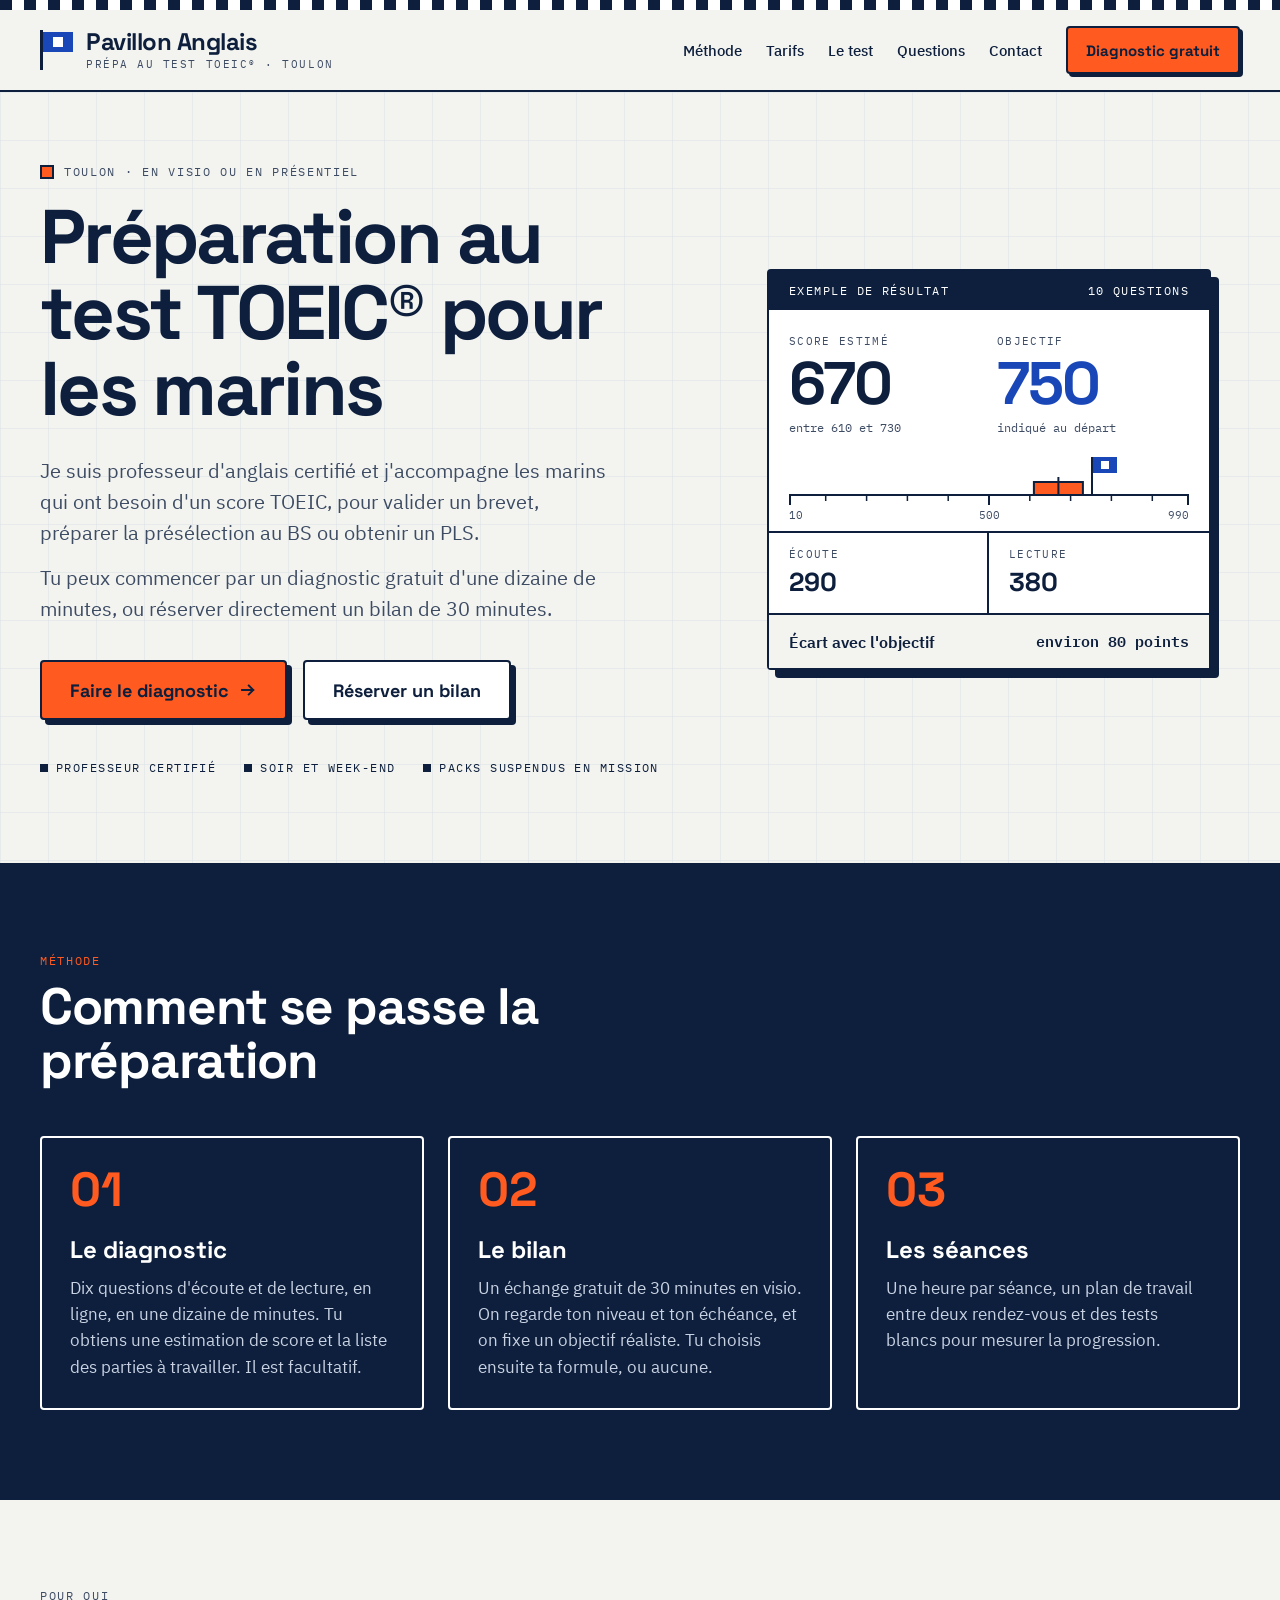
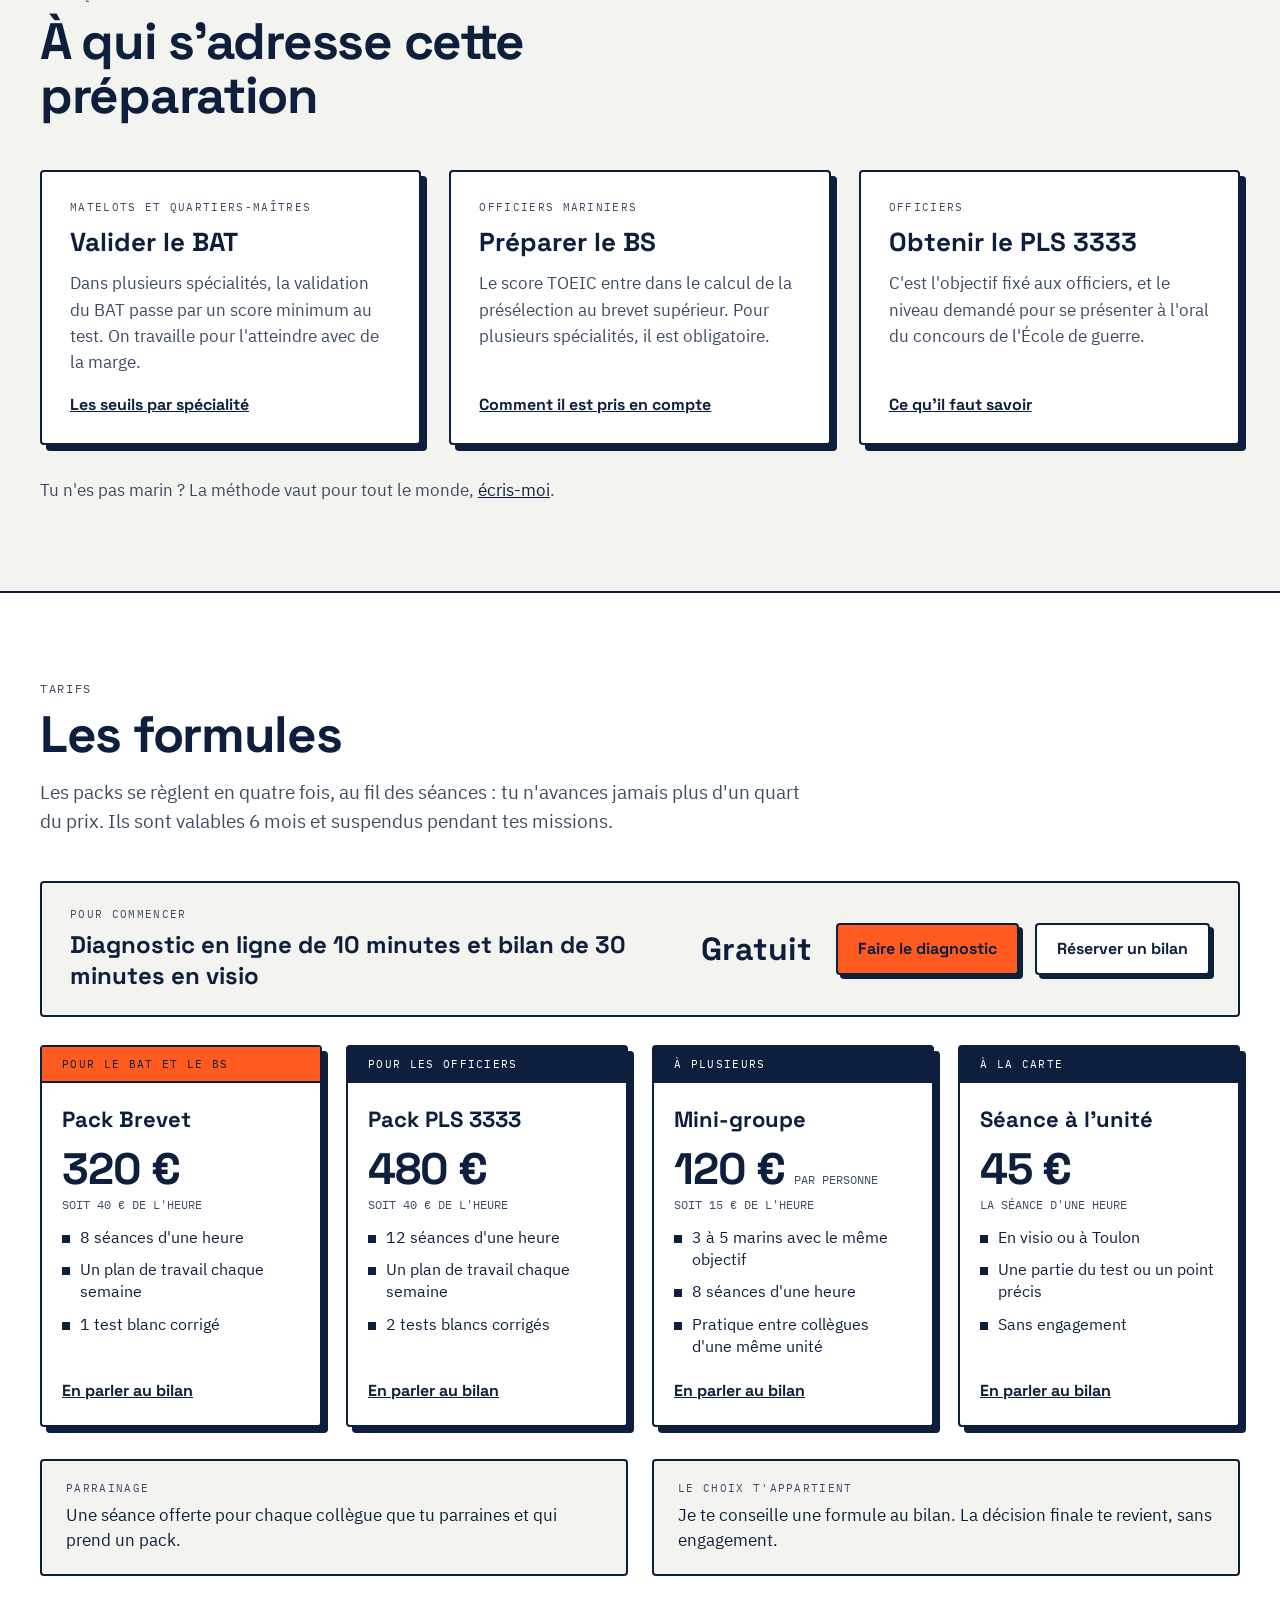
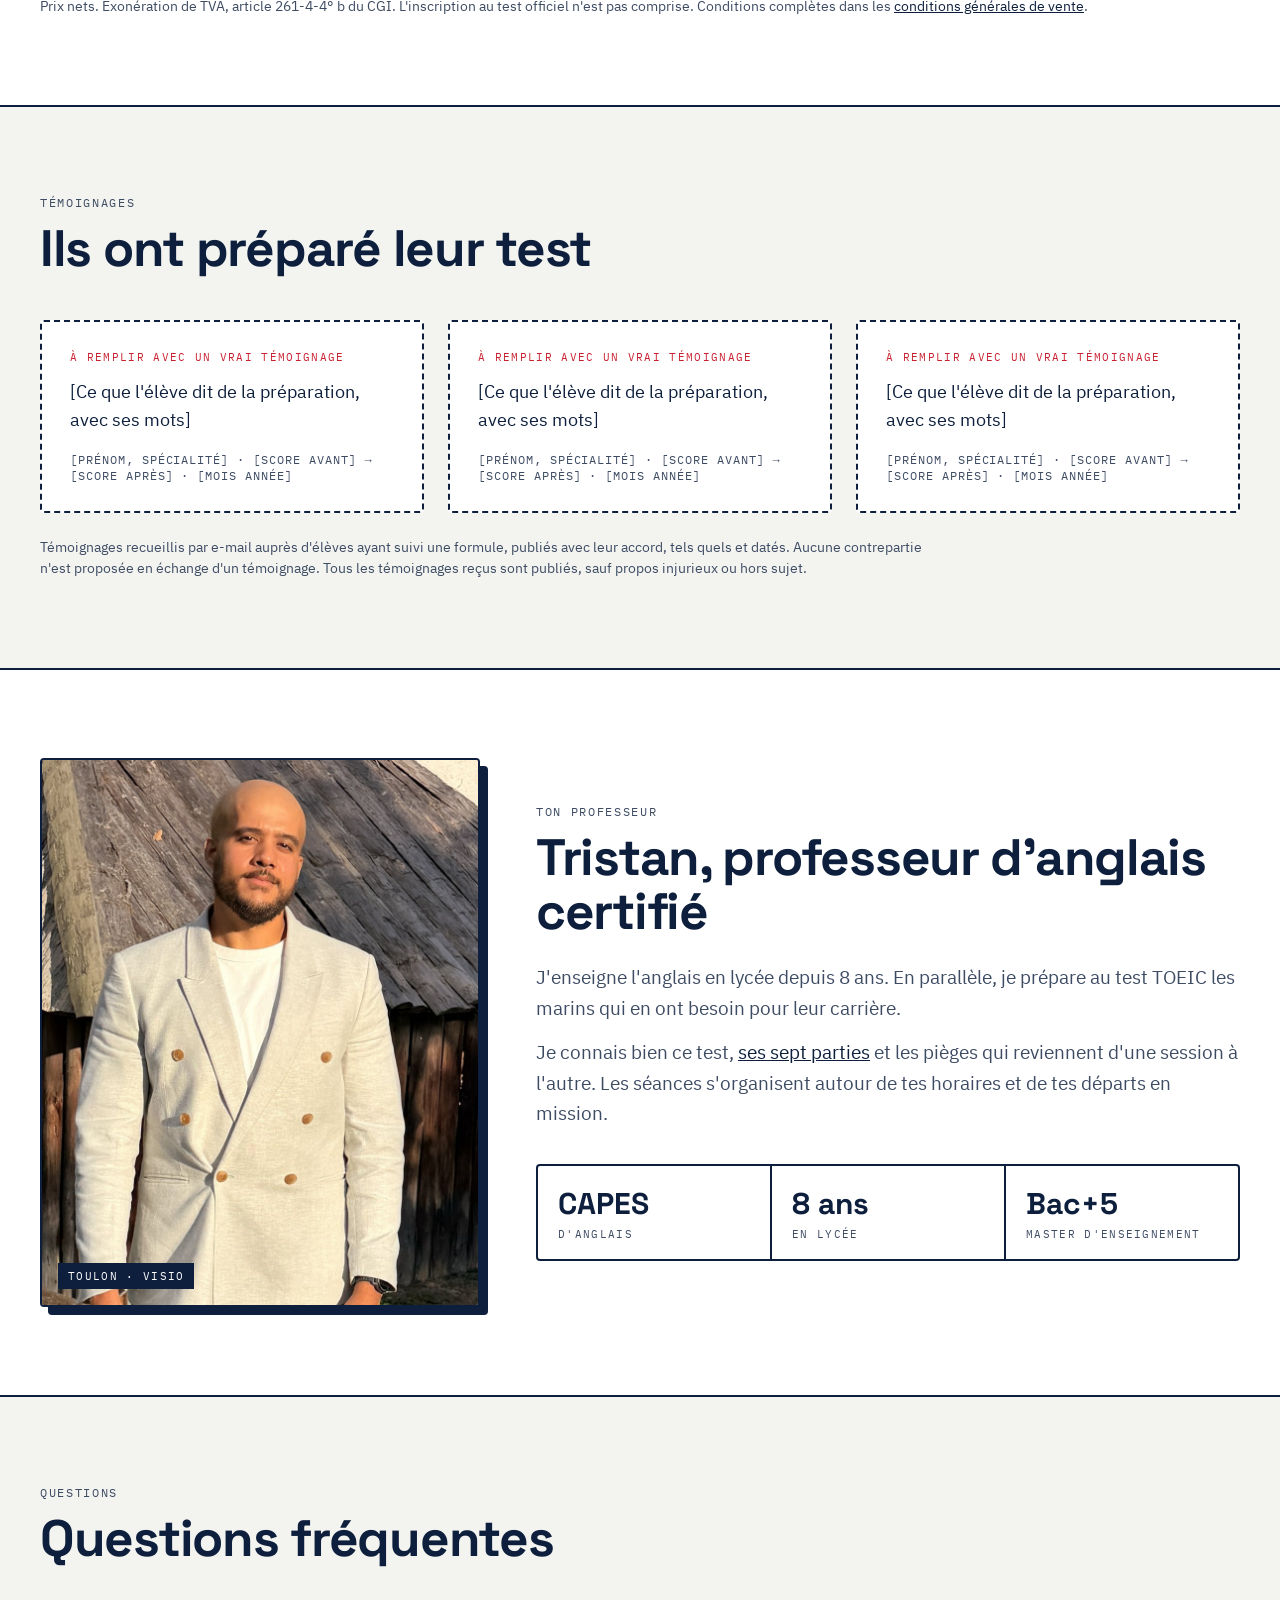
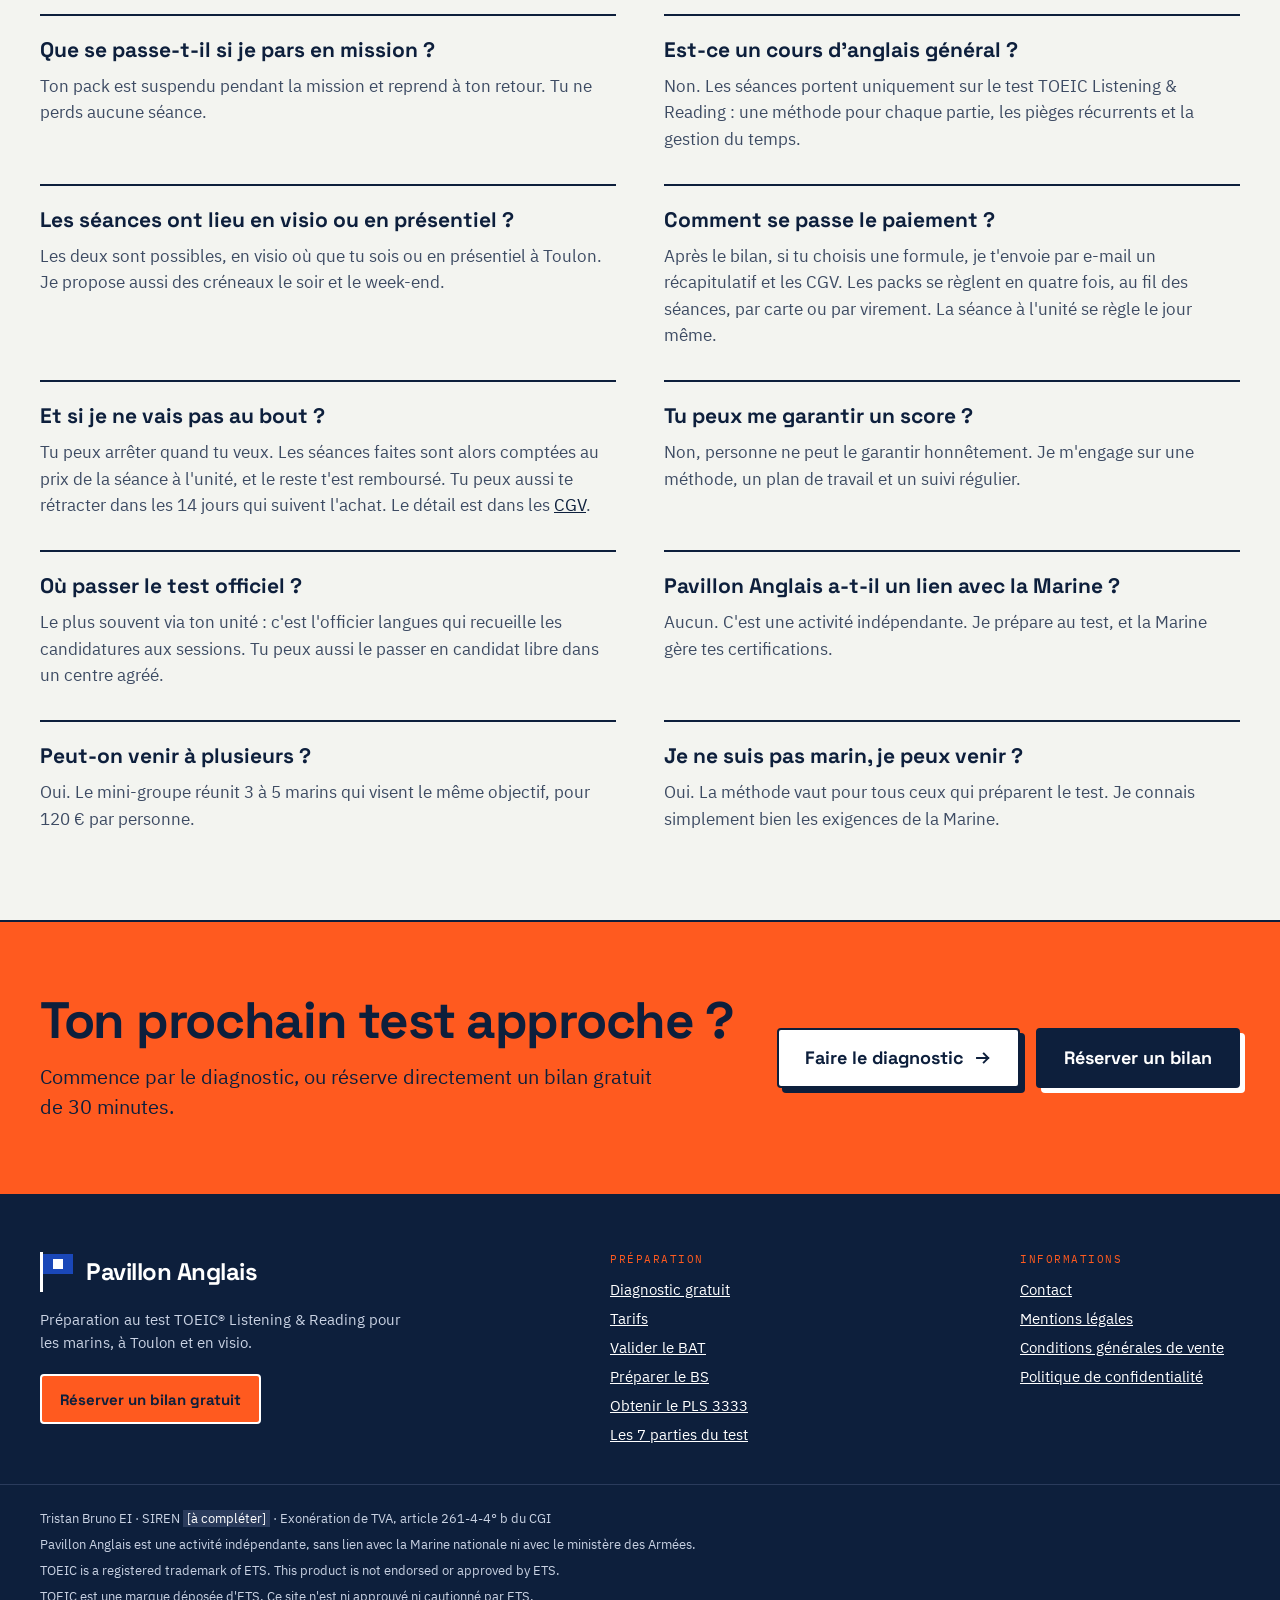
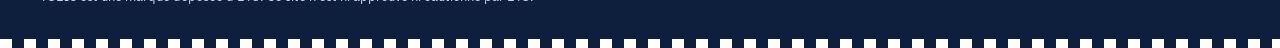
==== index.html @ 2188af03 "Add files via upload" ====
<!doctype html>
<html lang="fr">
<head>
<meta charset="utf-8">
<meta name="viewport" content="width=device-width, initial-scale=1">
<title>Pavillon Anglais, préparation au test TOEIC® pour les marins</title>
<meta name="description" content="Préparation au test TOEIC® pour les marins de Toulon : BAT, BS, PLS 3333. Diagnostic gratuit en ligne, bilan de 30 minutes, séances en visio ou en présentiel.">
<meta name="robots" content="noindex, nofollow">
<meta property="og:type" content="website">
<meta property="og:locale" content="fr_FR">
<meta property="og:site_name" content="Pavillon Anglais">
<meta property="og:title" content="Pavillon Anglais, préparation au test TOEIC® pour les marins">
<meta property="og:description" content="Préparation au test TOEIC® pour les marins de Toulon : BAT, BS, PLS 3333. Diagnostic gratuit en ligne, bilan de 30 minutes, séances en visio ou en présentiel.">
<meta name="theme-color" content="#0D1F3C">
<link rel="icon" href="assets/img/favicon.svg" type="image/svg+xml">
<link rel="apple-touch-icon" href="assets/img/apple-touch-icon.png">
<link rel="stylesheet" href="assets/css/fonts.css">
<link rel="stylesheet" href="assets/css/site.css">
<script type="application/ld+json">{"@context": "https://schema.org", "@type": "ProfessionalService", "name": "Pavillon Anglais", "description": "Préparation au test TOEIC® Listening & Reading pour les marins, en visio ou en présentiel à Toulon.", "areaServed": {"@type": "City", "name": "Toulon"}, "address": {"@type": "PostalAddress", "addressLocality": "Toulon", "addressCountry": "FR"}, "email": "tristanbrunoedu@gmail.com", "founder": {"@type": "Person", "name": "Tristan Bruno"}, "priceRange": "45 € à 480 €"}</script>
<style>
body{margin:0;background:#F3F4F0}
a{color:#0D1F3C}a:hover{color:#1A47B8}
</style>
</head>
<body>
<div style="font-family:'IBM Plex Sans',system-ui,sans-serif; color:#0D1F3C; background:#F3F4F0; min-height:100vh">

<div style="width:100%; font-family:'IBM Plex Sans',system-ui,sans-serif; color:#0D1F3C; background:#F3F4F0">
<svg width="100%" height="10" aria-hidden="true" style="display:block"><defs><pattern id="echelle-entete" width="24" height="10" patternUnits="userSpaceOnUse"><rect x="0" y="0" width="12" height="10" fill="#0D1F3C"></rect><rect x="12" y="0" width="12" height="10" fill="#FFFFFF"></rect></pattern></defs><rect x="0" y="0" width="100%" height="10" fill="url(#echelle-entete)"></rect></svg>
<header style="border-bottom:2px solid #0D1F3C; background:#F3F4F0">
<div style="max-width:1200px; margin:0 auto; padding:16px 24px; display:flex; align-items:center; justify-content:space-between; gap:16px; flex-wrap:wrap">
<a href="index.html" aria-label="Pavillon Anglais, accueil" style="display:flex; align-items:center; gap:12px; text-decoration:none; color:#0D1F3C">
<svg width="34" height="40" viewBox="0 0 34 40" aria-hidden="true"><rect x="0" y="0" width="3" height="40" fill="#0D1F3C"></rect><rect x="3" y="2" width="30" height="20" fill="#1A47B8"></rect><rect x="13" y="7" width="10" height="10" fill="#FFFFFF"></rect></svg>
<span style="display:flex; flex-direction:column; line-height:1">
<span style="font-family:'Space Grotesk',system-ui,sans-serif; font-weight:700; font-size:24px; letter-spacing:-0.02em">Pavillon Anglais</span>
<span style="font-family:'IBM Plex Mono',ui-monospace,monospace; font-size:11px; letter-spacing:0.14em; margin-top:5px; color:#3D4B63">PRÉPA AU TEST TOEIC® · TOULON</span>
</span>
</a>
<nav aria-label="Navigation principale" style="display:flex; align-items:center; gap:24px; flex-wrap:wrap">
<a href="index.html#methode" style="font-weight:500; font-size:15px; color:#0D1F3C; text-decoration:none; text-underline-offset:6px; text-decoration-thickness:2px">Méthode</a>
<a href="index.html#formules" style="font-weight:500; font-size:15px; color:#0D1F3C; text-decoration:none; text-underline-offset:6px; text-decoration-thickness:2px">Tarifs</a>
<a href="guide.html" style="font-weight:500; font-size:15px; color:#0D1F3C; text-decoration:none; text-underline-offset:6px; text-decoration-thickness:2px">Le test</a>
<a href="index.html#questions" style="font-weight:500; font-size:15px; color:#0D1F3C; text-decoration:none; text-underline-offset:6px; text-decoration-thickness:2px">Questions</a>
<a href="contact.html" style="font-weight:500; font-size:15px; color:#0D1F3C; text-decoration:none; text-underline-offset:6px; text-decoration-thickness:2px">Contact</a>
<a href="diagnostic.html" style="display:inline-flex; align-items:center; min-height:44px; padding:0 18px; background:#FF5A1F; color:#0D1F3C; border:2px solid #0D1F3C; border-radius:4px; box-shadow:3px 3px 0 #0D1F3C; font-family:'Space Grotesk',system-ui,sans-serif; font-weight:700; font-size:15px; text-decoration:none">Diagnostic gratuit</a>
</nav>
</div>
</header>
</div>

<main>

<section id="haut" aria-labelledby="titre-principal" style="position:relative; overflow:hidden; border-bottom:2px solid #0D1F3C">
<svg aria-hidden="true" width="100%" height="100%" style="position:absolute; top:0; left:0; width:100%; height:100%; display:block"><defs><pattern id="carte-hero" width="48" height="48" patternUnits="userSpaceOnUse"><path d="M48 0H0V48" fill="none" stroke="#DCE0E6" stroke-width="1"></path></pattern></defs><rect x="0" y="0" width="100%" height="100%" fill="url(#carte-hero)"></rect></svg>
<div style="position:relative; max-width:1200px; margin:0 auto; padding:72px 24px 88px; display:flex; flex-wrap:wrap; gap:56px; align-items:center">

<div style="flex:1 1 520px; min-width:0">
<p style="margin:0; display:flex; align-items:center; gap:10px; font-family:'IBM Plex Mono',ui-monospace,monospace; font-size:12px; letter-spacing:0.14em; color:#3D4B63"><span aria-hidden="true" style="display:inline-block; width:10px; height:10px; background:#FF5A1F; border:2px solid #0D1F3C"></span>TOULON · EN VISIO OU EN PRÉSENTIEL</p>
<h1 id="titre-principal" style="margin:20px 0 0; font-family:'Space Grotesk',system-ui,sans-serif; font-weight:700; font-size:clamp(44px,6vw,76px); line-height:1; letter-spacing:-0.035em">Préparation au test TOEIC® pour les marins</h1>
<p style="margin:28px 0 0; max-width:580px; font-size:20px; line-height:1.55; color:#3D4B63">Je suis professeur d'anglais certifié et j'accompagne les marins qui ont besoin d'un score TOEIC, pour valider un brevet, préparer la présélection au BS ou obtenir un PLS.</p>
<p style="margin:14px 0 0; max-width:580px; font-size:20px; line-height:1.55; color:#3D4B63">Tu peux commencer par un diagnostic gratuit d'une dizaine de minutes, ou réserver directement un bilan de 30 minutes.</p>
<div style="display:flex; flex-wrap:wrap; gap:16px; margin-top:36px">
<a href="diagnostic.html" style="display:inline-flex; align-items:center; gap:10px; min-height:56px; padding:0 28px; background:#FF5A1F; color:#0D1F3C; border:2px solid #0D1F3C; border-radius:4px; box-shadow:5px 5px 0 #0D1F3C; font-family:'Space Grotesk',system-ui,sans-serif; font-weight:700; font-size:18px; text-decoration:none">Faire le diagnostic<svg width="18" height="18" viewBox="0 0 24 24" aria-hidden="true" fill="none" stroke="currentColor" stroke-width="2.5" stroke-linecap="square"><path d="M4 12h15M13 6l6 6-6 6"></path></svg></a>
<a href="https://cal.com/tristan-bruno/bilangratuit" target="_blank" rel="noopener" style="display:inline-flex; align-items:center; min-height:56px; padding:0 28px; background:#FFFFFF; color:#0D1F3C; border:2px solid #0D1F3C; border-radius:4px; box-shadow:5px 5px 0 #0D1F3C; font-family:'Space Grotesk',system-ui,sans-serif; font-weight:700; font-size:18px; text-decoration:none">Réserver un bilan</a>
</div>
<ul style="list-style:none; padding:0; margin:40px 0 0; display:flex; flex-wrap:wrap; gap:10px 28px; font-family:'IBM Plex Mono',ui-monospace,monospace; font-size:12px; letter-spacing:0.12em">
<li style="display:flex; align-items:center; gap:8px"><span aria-hidden="true" style="display:inline-block; width:8px; height:8px; background:#0D1F3C"></span>PROFESSEUR CERTIFIÉ</li>
<li style="display:flex; align-items:center; gap:8px"><span aria-hidden="true" style="display:inline-block; width:8px; height:8px; background:#0D1F3C"></span>SOIR ET WEEK-END</li>
<li style="display:flex; align-items:center; gap:8px"><span aria-hidden="true" style="display:inline-block; width:8px; height:8px; background:#0D1F3C"></span>PACKS SUSPENDUS EN MISSION</li>
</ul>
</div>

<div style="flex:1 1 380px; min-width:0; display:flex; justify-content:center">
<div style="width:100%; max-width:440px; background:#FFFFFF; border:2px solid #0D1F3C; border-radius:4px; box-shadow:8px 8px 0 #0D1F3C">
<div style="display:flex; justify-content:space-between; align-items:center; padding:12px 20px; background:#0D1F3C; color:#FFFFFF; font-family:'IBM Plex Mono',ui-monospace,monospace; font-size:12px; letter-spacing:0.12em">
<span>EXEMPLE DE RÉSULTAT</span><span>10 QUESTIONS</span>
</div>
<div style="padding:24px 20px 4px; display:grid; grid-template-columns:repeat(2, minmax(0, 1fr)); gap:16px">
<div>
<p style="margin:0; font-family:'IBM Plex Mono',ui-monospace,monospace; font-size:11px; letter-spacing:0.12em; color:#3D4B63">SCORE ESTIMÉ</p>
<p style="margin:6px 0 0; font-family:'Space Grotesk',system-ui,sans-serif; font-weight:700; font-size:60px; line-height:1; letter-spacing:-0.03em">670</p>
<p style="margin:6px 0 0; font-family:'IBM Plex Mono',ui-monospace,monospace; font-size:12px; color:#3D4B63">entre 610 et 730</p>
</div>
<div>
<p style="margin:0; font-family:'IBM Plex Mono',ui-monospace,monospace; font-size:11px; letter-spacing:0.12em; color:#3D4B63">OBJECTIF</p>
<p style="margin:6px 0 0; font-family:'Space Grotesk',system-ui,sans-serif; font-weight:700; font-size:60px; line-height:1; letter-spacing:-0.03em; color:#1A47B8">750</p>
<p style="margin:6px 0 0; font-family:'IBM Plex Mono',ui-monospace,monospace; font-size:12px; color:#3D4B63">indiqué au départ</p>
</div>
</div>
<div style="padding:12px 20px 8px">
<svg viewBox="0 0 400 72" width="100%" role="img" aria-label="Échelle du test de 10 à 990 : score estimé entre 610 et 730, objectif à 750" style="display:block; overflow:visible">
<line x1="0" y1="44" x2="400" y2="44" stroke="#0D1F3C" stroke-width="2"></line>
<line x1="1" y1="44" x2="1" y2="54" stroke="#0D1F3C" stroke-width="2"></line>
<line x1="36.7" y1="44" x2="36.7" y2="50" stroke="#0D1F3C" stroke-width="1.5"></line>
<line x1="77.6" y1="44" x2="77.6" y2="50" stroke="#0D1F3C" stroke-width="1.5"></line>
<line x1="118.4" y1="44" x2="118.4" y2="50" stroke="#0D1F3C" stroke-width="1.5"></line>
<line x1="159.2" y1="44" x2="159.2" y2="50" stroke="#0D1F3C" stroke-width="1.5"></line>
<line x1="200" y1="44" x2="200" y2="54" stroke="#0D1F3C" stroke-width="2"></line>
<line x1="240.8" y1="44" x2="240.8" y2="50" stroke="#0D1F3C" stroke-width="1.5"></line>
<line x1="281.6" y1="44" x2="281.6" y2="50" stroke="#0D1F3C" stroke-width="1.5"></line>
<line x1="322.4" y1="44" x2="322.4" y2="50" stroke="#0D1F3C" stroke-width="1.5"></line>
<line x1="363.3" y1="44" x2="363.3" y2="50" stroke="#0D1F3C" stroke-width="1.5"></line>
<line x1="399" y1="44" x2="399" y2="54" stroke="#0D1F3C" stroke-width="2"></line>
<rect x="244.9" y="31" width="49" height="13" fill="#FF5A1F" stroke="#0D1F3C" stroke-width="2"></rect>
<line x1="269.4" y1="26" x2="269.4" y2="44" stroke="#0D1F3C" stroke-width="2"></line>
<line x1="303" y1="6" x2="303" y2="44" stroke="#0D1F3C" stroke-width="2"></line>
<rect x="304" y="6" width="24" height="16" fill="#1A47B8"></rect>
<rect x="312" y="10" width="8" height="8" fill="#FFFFFF"></rect>
<text x="0" y="68" font-family="IBM Plex Mono, monospace" font-size="11" fill="#3D4B63">10</text>
<text x="200" y="68" text-anchor="middle" font-family="IBM Plex Mono, monospace" font-size="11" fill="#3D4B63">500</text>
<text x="400" y="68" text-anchor="end" font-family="IBM Plex Mono, monospace" font-size="11" fill="#3D4B63">990</text>
</svg>
</div>
<div style="display:grid; grid-template-columns:repeat(2, minmax(0, 1fr)); border-top:2px solid #0D1F3C">
<div style="padding:14px 20px; border-right:2px solid #0D1F3C">
<p style="margin:0; font-family:'IBM Plex Mono',ui-monospace,monospace; font-size:11px; letter-spacing:0.12em; color:#3D4B63">ÉCOUTE</p>
<p style="margin:4px 0 0; font-family:'Space Grotesk',system-ui,sans-serif; font-weight:700; font-size:26px">290</p>
</div>
<div style="padding:14px 20px">
<p style="margin:0; font-family:'IBM Plex Mono',ui-monospace,monospace; font-size:11px; letter-spacing:0.12em; color:#3D4B63">LECTURE</p>
<p style="margin:4px 0 0; font-family:'Space Grotesk',system-ui,sans-serif; font-weight:700; font-size:26px">380</p>
</div>
</div>
<div style="display:flex; justify-content:space-between; align-items:center; gap:12px; padding:14px 20px; border-top:2px solid #0D1F3C; background:#F3F4F0">
<span style="font-weight:600">Écart avec l'objectif</span>
<span style="font-family:'IBM Plex Mono',ui-monospace,monospace; font-weight:600; font-size:15px">environ 80 points</span>
</div>
</div>
</div>

</div>
</section>

<section id="methode" aria-labelledby="titre-methode" style="background:#0D1F3C; color:#FFFFFF; border-bottom:2px solid #0D1F3C">
<div style="max-width:1200px; margin:0 auto; padding:88px 24px">
<p style="margin:0; font-family:'IBM Plex Mono',ui-monospace,monospace; font-size:12px; letter-spacing:0.14em; color:#FF5A1F">MÉTHODE</p>
<h2 id="titre-methode" style="margin:12px 0 0; max-width:760px; font-family:'Space Grotesk',system-ui,sans-serif; font-weight:700; font-size:clamp(32px,4vw,52px); line-height:1.05; letter-spacing:-0.025em">Comment se passe la préparation</h2>
<div style="display:flex; flex-wrap:wrap; gap:24px; margin-top:48px">
<div style="flex:1 1 260px; min-width:0; border:2px solid #FFFFFF; border-radius:4px; padding:28px">
<p aria-hidden="true" style="margin:0; font-family:'Space Grotesk',system-ui,sans-serif; font-weight:700; font-size:48px; line-height:1; color:#FF5A1F">01</p>
<h3 style="margin:20px 0 0; font-family:'Space Grotesk',system-ui,sans-serif; font-weight:700; font-size:24px">Le diagnostic</h3>
<p style="margin:10px 0 0; font-size:17px; line-height:1.55; color:#C9D2E3">Dix questions d'écoute et de lecture, en ligne, en une dizaine de minutes. Tu obtiens une estimation de score et la liste des parties à travailler. Il est facultatif.</p>
</div>
<div style="flex:1 1 260px; min-width:0; border:2px solid #FFFFFF; border-radius:4px; padding:28px">
<p aria-hidden="true" style="margin:0; font-family:'Space Grotesk',system-ui,sans-serif; font-weight:700; font-size:48px; line-height:1; color:#FF5A1F">02</p>
<h3 style="margin:20px 0 0; font-family:'Space Grotesk',system-ui,sans-serif; font-weight:700; font-size:24px">Le bilan</h3>
<p style="margin:10px 0 0; font-size:17px; line-height:1.55; color:#C9D2E3">Un échange gratuit de 30 minutes en visio. On regarde ton niveau et ton échéance, et on fixe un objectif réaliste. Tu choisis ensuite ta formule, ou aucune.</p>
</div>
<div style="flex:1 1 260px; min-width:0; border:2px solid #FFFFFF; border-radius:4px; padding:28px">
<p aria-hidden="true" style="margin:0; font-family:'Space Grotesk',system-ui,sans-serif; font-weight:700; font-size:48px; line-height:1; color:#FF5A1F">03</p>
<h3 style="margin:20px 0 0; font-family:'Space Grotesk',system-ui,sans-serif; font-weight:700; font-size:24px">Les séances</h3>
<p style="margin:10px 0 0; font-size:17px; line-height:1.55; color:#C9D2E3">Une heure par séance, un plan de travail entre deux rendez-vous et des tests blancs pour mesurer la progression.</p>
</div>
</div>
</div>
</section>

<section aria-labelledby="titre-public" style="border-bottom:2px solid #0D1F3C">
<div style="max-width:1200px; margin:0 auto; padding:88px 24px">
<p style="margin:0; font-family:'IBM Plex Mono',ui-monospace,monospace; font-size:12px; letter-spacing:0.14em; color:#3D4B63">POUR QUI</p>
<h2 id="titre-public" style="margin:12px 0 0; max-width:760px; font-family:'Space Grotesk',system-ui,sans-serif; font-weight:700; font-size:clamp(32px,4vw,52px); line-height:1.05; letter-spacing:-0.025em">À qui s'adresse cette préparation</h2>
<div style="display:flex; flex-wrap:wrap; gap:28px; margin-top:48px">
<div style="flex:1 1 300px; min-width:0; display:flex; flex-direction:column; background:#FFFFFF; border:2px solid #0D1F3C; border-radius:4px; box-shadow:6px 6px 0 #0D1F3C; padding:28px">
<p style="margin:0; font-family:'IBM Plex Mono',ui-monospace,monospace; font-size:11px; letter-spacing:0.12em; color:#3D4B63">MATELOTS ET QUARTIERS-MAÎTRES</p>
<h3 style="margin:14px 0 0; font-family:'Space Grotesk',system-ui,sans-serif; font-weight:700; font-size:26px; line-height:1.15">Valider le BAT</h3>
<p style="margin:12px 0 0; font-size:17px; line-height:1.55; color:#3D4B63">Dans plusieurs spécialités, la validation du BAT passe par un score minimum au test. On travaille pour l'atteindre avec de la marge.</p>
<a href="bat.html" style="margin-top:auto; padding-top:18px; font-family:'Space Grotesk',system-ui,sans-serif; font-weight:700; font-size:16px">Les seuils par spécialité</a>
</div>
<div style="flex:1 1 300px; min-width:0; display:flex; flex-direction:column; background:#FFFFFF; border:2px solid #0D1F3C; border-radius:4px; box-shadow:6px 6px 0 #0D1F3C; padding:28px">
<p style="margin:0; font-family:'IBM Plex Mono',ui-monospace,monospace; font-size:11px; letter-spacing:0.12em; color:#3D4B63">OFFICIERS MARINIERS</p>
<h3 style="margin:14px 0 0; font-family:'Space Grotesk',system-ui,sans-serif; font-weight:700; font-size:26px; line-height:1.15">Préparer le BS</h3>
<p style="margin:12px 0 0; font-size:17px; line-height:1.55; color:#3D4B63">Le score TOEIC entre dans le calcul de la présélection au brevet supérieur. Pour plusieurs spécialités, il est obligatoire.</p>
<a href="bs.html" style="margin-top:auto; padding-top:18px; font-family:'Space Grotesk',system-ui,sans-serif; font-weight:700; font-size:16px">Comment il est pris en compte</a>
</div>
<div style="flex:1 1 300px; min-width:0; display:flex; flex-direction:column; background:#FFFFFF; border:2px solid #0D1F3C; border-radius:4px; box-shadow:6px 6px 0 #0D1F3C; padding:28px">
<p style="margin:0; font-family:'IBM Plex Mono',ui-monospace,monospace; font-size:11px; letter-spacing:0.12em; color:#3D4B63">OFFICIERS</p>
<h3 style="margin:14px 0 0; font-family:'Space Grotesk',system-ui,sans-serif; font-weight:700; font-size:26px; line-height:1.15">Obtenir le PLS 3333</h3>
<p style="margin:12px 0 0; font-size:17px; line-height:1.55; color:#3D4B63">C'est l'objectif fixé aux officiers, et le niveau demandé pour se présenter à l'oral du concours de l'École de guerre.</p>
<a href="pls.html" style="margin-top:auto; padding-top:18px; font-family:'Space Grotesk',system-ui,sans-serif; font-weight:700; font-size:16px">Ce qu'il faut savoir</a>
</div>
</div>
<p style="margin:32px 0 0; font-size:17px; line-height:1.55; color:#3D4B63">Tu n'es pas marin ? La méthode vaut pour tout le monde, <a href="contact.html">écris-moi</a>.</p>
</div>
</section>

<section id="formules" aria-labelledby="titre-formules" style="border-bottom:2px solid #0D1F3C; background:#FFFFFF">
<div style="max-width:1200px; margin:0 auto; padding:88px 24px">
<p style="margin:0; font-family:'IBM Plex Mono',ui-monospace,monospace; font-size:12px; letter-spacing:0.14em; color:#3D4B63">TARIFS</p>
<h2 id="titre-formules" style="margin:12px 0 0; max-width:760px; font-family:'Space Grotesk',system-ui,sans-serif; font-weight:700; font-size:clamp(32px,4vw,52px); line-height:1.05; letter-spacing:-0.025em">Les formules</h2>
<p style="margin:16px 0 0; max-width:760px; font-size:19px; line-height:1.55; color:#3D4B63">Les packs se règlent en quatre fois, au fil des séances : tu n'avances jamais plus d'un quart du prix. Ils sont valables 6 mois et suspendus pendant tes missions.</p>

<div style="margin-top:44px; display:flex; flex-wrap:wrap; align-items:center; justify-content:space-between; gap:20px; padding:24px 28px; background:#F3F4F0; border:2px solid #0D1F3C; border-radius:4px">
<div style="min-width:0; flex:1 1 420px">
<p style="margin:0; font-family:'IBM Plex Mono',ui-monospace,monospace; font-size:11px; letter-spacing:0.12em; color:#3D4B63">POUR COMMENCER</p>
<p style="margin:8px 0 0; font-family:'Space Grotesk',system-ui,sans-serif; font-weight:700; font-size:24px">Diagnostic en ligne de 10 minutes et bilan de 30 minutes en visio</p>
</div>
<div style="display:flex; align-items:center; gap:16px; flex-wrap:wrap">
<span style="font-family:'Space Grotesk',system-ui,sans-serif; font-weight:700; font-size:32px; margin-right:8px">Gratuit</span>
<a href="diagnostic.html" style="display:inline-flex; align-items:center; min-height:48px; padding:0 20px; background:#FF5A1F; color:#0D1F3C; border:2px solid #0D1F3C; border-radius:4px; box-shadow:4px 4px 0 #0D1F3C; font-family:'Space Grotesk',system-ui,sans-serif; font-weight:700; font-size:16px; text-decoration:none">Faire le diagnostic</a>
<a href="https://cal.com/tristan-bruno/bilangratuit" target="_blank" rel="noopener" style="display:inline-flex; align-items:center; min-height:48px; padding:0 20px; background:#FFFFFF; color:#0D1F3C; border:2px solid #0D1F3C; border-radius:4px; box-shadow:4px 4px 0 #0D1F3C; font-family:'Space Grotesk',system-ui,sans-serif; font-weight:700; font-size:16px; text-decoration:none">Réserver un bilan</a>
</div>
</div>

<div style="display:flex; flex-wrap:wrap; gap:24px; margin-top:28px">

<div style="flex:1 1 240px; min-width:0; display:flex; flex-direction:column; background:#FFFFFF; border:2px solid #0D1F3C; border-radius:4px; box-shadow:6px 6px 0 #0D1F3C">
<p style="margin:0; padding:10px 20px; background:#FF5A1F; border-bottom:2px solid #0D1F3C; font-family:'IBM Plex Mono',ui-monospace,monospace; font-size:11px; letter-spacing:0.12em">POUR LE BAT ET LE BS</p>
<div style="padding:22px 20px 24px; display:flex; flex-direction:column; gap:14px; flex:1">
<h3 style="margin:0; font-family:'Space Grotesk',system-ui,sans-serif; font-weight:700; font-size:22px">Pack Brevet</h3>
<div>
<p style="margin:0; font-family:'Space Grotesk',system-ui,sans-serif; font-weight:700; font-size:44px; line-height:1; letter-spacing:-0.02em">320 €</p>
<p style="margin:6px 0 0; font-family:'IBM Plex Mono',ui-monospace,monospace; font-size:12px; color:#3D4B63">SOIT 40 € DE L'HEURE</p>
</div>
<ul style="list-style:none; margin:0; padding:0; display:flex; flex-direction:column; gap:10px; font-size:16px; line-height:1.4">
<li style="display:flex; gap:10px; align-items:baseline"><span aria-hidden="true" style="flex:none; width:8px; height:8px; background:#0D1F3C"></span>8 séances d'une heure</li>
<li style="display:flex; gap:10px; align-items:baseline"><span aria-hidden="true" style="flex:none; width:8px; height:8px; background:#0D1F3C"></span>Un plan de travail chaque semaine</li>
<li style="display:flex; gap:10px; align-items:baseline"><span aria-hidden="true" style="flex:none; width:8px; height:8px; background:#0D1F3C"></span>1 test blanc corrigé</li>
</ul>
<a href="https://cal.com/tristan-bruno/bilangratuit" target="_blank" rel="noopener" style="margin-top:auto; padding-top:8px; font-family:'Space Grotesk',system-ui,sans-serif; font-weight:700; font-size:16px">En parler au bilan</a>
</div>
</div>

<div style="flex:1 1 240px; min-width:0; display:flex; flex-direction:column; background:#FFFFFF; border:2px solid #0D1F3C; border-radius:4px; box-shadow:6px 6px 0 #0D1F3C">
<p style="margin:0; padding:10px 20px; background:#0D1F3C; color:#FFFFFF; border-bottom:2px solid #0D1F3C; font-family:'IBM Plex Mono',ui-monospace,monospace; font-size:11px; letter-spacing:0.12em">POUR LES OFFICIERS</p>
<div style="padding:22px 20px 24px; display:flex; flex-direction:column; gap:14px; flex:1">
<h3 style="margin:0; font-family:'Space Grotesk',system-ui,sans-serif; font-weight:700; font-size:22px">Pack PLS 3333</h3>
<div>
<p style="margin:0; font-family:'Space Grotesk',system-ui,sans-serif; font-weight:700; font-size:44px; line-height:1; letter-spacing:-0.02em">480 €</p>
<p style="margin:6px 0 0; font-family:'IBM Plex Mono',ui-monospace,monospace; font-size:12px; color:#3D4B63">SOIT 40 € DE L'HEURE</p>
</div>
<ul style="list-style:none; margin:0; padding:0; display:flex; flex-direction:column; gap:10px; font-size:16px; line-height:1.4">
<li style="display:flex; gap:10px; align-items:baseline"><span aria-hidden="true" style="flex:none; width:8px; height:8px; background:#0D1F3C"></span>12 séances d'une heure</li>
<li style="display:flex; gap:10px; align-items:baseline"><span aria-hidden="true" style="flex:none; width:8px; height:8px; background:#0D1F3C"></span>Un plan de travail chaque semaine</li>
<li style="display:flex; gap:10px; align-items:baseline"><span aria-hidden="true" style="flex:none; width:8px; height:8px; background:#0D1F3C"></span>2 tests blancs corrigés</li>
</ul>
<a href="https://cal.com/tristan-bruno/bilangratuit" target="_blank" rel="noopener" style="margin-top:auto; padding-top:8px; font-family:'Space Grotesk',system-ui,sans-serif; font-weight:700; font-size:16px">En parler au bilan</a>
</div>
</div>

<div style="flex:1 1 240px; min-width:0; display:flex; flex-direction:column; background:#FFFFFF; border:2px solid #0D1F3C; border-radius:4px; box-shadow:6px 6px 0 #0D1F3C">
<p style="margin:0; padding:10px 20px; background:#0D1F3C; color:#FFFFFF; border-bottom:2px solid #0D1F3C; font-family:'IBM Plex Mono',ui-monospace,monospace; font-size:11px; letter-spacing:0.12em">À PLUSIEURS</p>
<div style="padding:22px 20px 24px; display:flex; flex-direction:column; gap:14px; flex:1">
<h3 style="margin:0; font-family:'Space Grotesk',system-ui,sans-serif; font-weight:700; font-size:22px">Mini-groupe</h3>
<div>
<p style="margin:0; display:flex; align-items:baseline; gap:8px; flex-wrap:wrap"><span style="font-family:'Space Grotesk',system-ui,sans-serif; font-weight:700; font-size:44px; line-height:1; letter-spacing:-0.02em">120 €</span><span style="font-family:'IBM Plex Mono',ui-monospace,monospace; font-size:12px; color:#3D4B63">PAR PERSONNE</span></p>
<p style="margin:6px 0 0; font-family:'IBM Plex Mono',ui-monospace,monospace; font-size:12px; color:#3D4B63">SOIT 15 € DE L'HEURE</p>
</div>
<ul style="list-style:none; margin:0; padding:0; display:flex; flex-direction:column; gap:10px; font-size:16px; line-height:1.4">
<li style="display:flex; gap:10px; align-items:baseline"><span aria-hidden="true" style="flex:none; width:8px; height:8px; background:#0D1F3C"></span>3 à 5 marins avec le même objectif</li>
<li style="display:flex; gap:10px; align-items:baseline"><span aria-hidden="true" style="flex:none; width:8px; height:8px; background:#0D1F3C"></span>8 séances d'une heure</li>
<li style="display:flex; gap:10px; align-items:baseline"><span aria-hidden="true" style="flex:none; width:8px; height:8px; background:#0D1F3C"></span>Pratique entre collègues d'une même unité</li>
</ul>
<a href="https://cal.com/tristan-bruno/bilangratuit" target="_blank" rel="noopener" style="margin-top:auto; padding-top:8px; font-family:'Space Grotesk',system-ui,sans-serif; font-weight:700; font-size:16px">En parler au bilan</a>
</div>
</div>

<div style="flex:1 1 240px; min-width:0; display:flex; flex-direction:column; background:#FFFFFF; border:2px solid #0D1F3C; border-radius:4px; box-shadow:6px 6px 0 #0D1F3C">
<p style="margin:0; padding:10px 20px; background:#0D1F3C; color:#FFFFFF; border-bottom:2px solid #0D1F3C; font-family:'IBM Plex Mono',ui-monospace,monospace; font-size:11px; letter-spacing:0.12em">À LA CARTE</p>
<div style="padding:22px 20px 24px; display:flex; flex-direction:column; gap:14px; flex:1">
<h3 style="margin:0; font-family:'Space Grotesk',system-ui,sans-serif; font-weight:700; font-size:22px">Séance à l'unité</h3>
<div>
<p style="margin:0; font-family:'Space Grotesk',system-ui,sans-serif; font-weight:700; font-size:44px; line-height:1; letter-spacing:-0.02em">45 €</p>
<p style="margin:6px 0 0; font-family:'IBM Plex Mono',ui-monospace,monospace; font-size:12px; color:#3D4B63">LA SÉANCE D'UNE HEURE</p>
</div>
<ul style="list-style:none; margin:0; padding:0; display:flex; flex-direction:column; gap:10px; font-size:16px; line-height:1.4">
<li style="display:flex; gap:10px; align-items:baseline"><span aria-hidden="true" style="flex:none; width:8px; height:8px; background:#0D1F3C"></span>En visio ou à Toulon</li>
<li style="display:flex; gap:10px; align-items:baseline"><span aria-hidden="true" style="flex:none; width:8px; height:8px; background:#0D1F3C"></span>Une partie du test ou un point précis</li>
<li style="display:flex; gap:10px; align-items:baseline"><span aria-hidden="true" style="flex:none; width:8px; height:8px; background:#0D1F3C"></span>Sans engagement</li>
</ul>
<a href="https://cal.com/tristan-bruno/bilangratuit" target="_blank" rel="noopener" style="margin-top:auto; padding-top:8px; font-family:'Space Grotesk',system-ui,sans-serif; font-weight:700; font-size:16px">En parler au bilan</a>
</div>
</div>

</div>

<div style="display:flex; flex-wrap:wrap; gap:24px; margin-top:32px">
<div style="flex:1 1 460px; min-width:0; padding:20px 24px; background:#F3F4F0; border:2px solid #0D1F3C; border-radius:4px">
<p style="margin:0; font-family:'IBM Plex Mono',ui-monospace,monospace; font-size:11px; letter-spacing:0.12em; color:#3D4B63">PARRAINAGE</p>
<p style="margin:8px 0 0; font-size:17px; line-height:1.5">Une séance offerte pour chaque collègue que tu parraines et qui prend un pack.</p>
</div>
<div style="flex:1 1 460px; min-width:0; padding:20px 24px; background:#F3F4F0; border:2px solid #0D1F3C; border-radius:4px">
<p style="margin:0; font-family:'IBM Plex Mono',ui-monospace,monospace; font-size:11px; letter-spacing:0.12em; color:#3D4B63">LE CHOIX T'APPARTIENT</p>
<p style="margin:8px 0 0; font-size:17px; line-height:1.5">Je te conseille une formule au bilan. La décision finale te revient, sans engagement.</p>
</div>
</div>
<p style="margin:20px 0 0; font-size:14px; line-height:1.55; color:#3D4B63">Prix nets. Exonération de TVA, article 261-4-4° b du CGI. L'inscription au test officiel n'est pas comprise. Conditions complètes dans les <a href="cgv.html">conditions générales de vente</a>.</p>
</div>
</section>

<section aria-labelledby="titre-avis" style="border-bottom:2px solid #0D1F3C">
<div style="max-width:1200px; margin:0 auto; padding:88px 24px">
<p style="margin:0; font-family:'IBM Plex Mono',ui-monospace,monospace; font-size:12px; letter-spacing:0.14em; color:#3D4B63">TÉMOIGNAGES</p>
<h2 id="titre-avis" style="margin:12px 0 0; max-width:760px; font-family:'Space Grotesk',system-ui,sans-serif; font-weight:700; font-size:clamp(32px,4vw,52px); line-height:1.05; letter-spacing:-0.025em">Ils ont préparé leur test</h2>
<div style="display:flex; flex-wrap:wrap; gap:24px; margin-top:44px">
<figure style="flex:1 1 300px; min-width:0; margin:0; padding:28px; background:#FFFFFF; border:2px dashed #0D1F3C; border-radius:4px">
<p style="margin:0; font-family:'IBM Plex Mono',ui-monospace,monospace; font-size:11px; letter-spacing:0.12em; color:#C8202F">À REMPLIR AVEC UN VRAI TÉMOIGNAGE</p>
<blockquote style="margin:14px 0 0; font-size:18px; line-height:1.55">[Ce que l'élève dit de la préparation, avec ses mots]</blockquote>
<figcaption style="margin-top:18px; font-family:'IBM Plex Mono',ui-monospace,monospace; font-size:12px; letter-spacing:0.08em; color:#3D4B63">[PRÉNOM, SPÉCIALITÉ] · [SCORE AVANT] → [SCORE APRÈS] · [MOIS ANNÉE]</figcaption>
</figure>
<figure style="flex:1 1 300px; min-width:0; margin:0; padding:28px; background:#FFFFFF; border:2px dashed #0D1F3C; border-radius:4px">
<p style="margin:0; font-family:'IBM Plex Mono',ui-monospace,monospace; font-size:11px; letter-spacing:0.12em; color:#C8202F">À REMPLIR AVEC UN VRAI TÉMOIGNAGE</p>
<blockquote style="margin:14px 0 0; font-size:18px; line-height:1.55">[Ce que l'élève dit de la préparation, avec ses mots]</blockquote>
<figcaption style="margin-top:18px; font-family:'IBM Plex Mono',ui-monospace,monospace; font-size:12px; letter-spacing:0.08em; color:#3D4B63">[PRÉNOM, SPÉCIALITÉ] · [SCORE AVANT] → [SCORE APRÈS] · [MOIS ANNÉE]</figcaption>
</figure>
<figure style="flex:1 1 300px; min-width:0; margin:0; padding:28px; background:#FFFFFF; border:2px dashed #0D1F3C; border-radius:4px">
<p style="margin:0; font-family:'IBM Plex Mono',ui-monospace,monospace; font-size:11px; letter-spacing:0.12em; color:#C8202F">À REMPLIR AVEC UN VRAI TÉMOIGNAGE</p>
<blockquote style="margin:14px 0 0; font-size:18px; line-height:1.55">[Ce que l'élève dit de la préparation, avec ses mots]</blockquote>
<figcaption style="margin-top:18px; font-family:'IBM Plex Mono',ui-monospace,monospace; font-size:12px; letter-spacing:0.08em; color:#3D4B63">[PRÉNOM, SPÉCIALITÉ] · [SCORE AVANT] → [SCORE APRÈS] · [MOIS ANNÉE]</figcaption>
</figure>
</div>
<p style="margin:24px 0 0; max-width:900px; font-size:14px; line-height:1.55; color:#3D4B63">Témoignages recueillis par e-mail auprès d'élèves ayant suivi une formule, publiés avec leur accord, tels quels et datés. Aucune contrepartie n'est proposée en échange d'un témoignage. Tous les témoignages reçus sont publiés, sauf propos injurieux ou hors sujet.</p>
</div>
</section>

<section aria-labelledby="titre-prof" style="border-bottom:2px solid #0D1F3C; background:#FFFFFF">
<div style="max-width:1200px; margin:0 auto; padding:88px 24px; display:flex; flex-wrap:wrap; gap:56px; align-items:center">
<div style="flex:1 1 340px; min-width:0; max-width:440px">
<div style="position:relative; aspect-ratio:4 / 5; background:#FFFFFF; border:2px solid #0D1F3C; border-radius:4px; box-shadow:8px 8px 0 #0D1F3C; overflow:hidden">
<img src="assets/img/tristan.jpg" alt="Portrait de Tristan, professeur d'anglais" style="display:block; width:100%; height:100%; object-fit:cover; object-position:center top">
<span style="position:absolute; left:16px; bottom:16px; padding:6px 10px; background:#0D1F3C; color:#FFFFFF; font-family:'IBM Plex Mono',ui-monospace,monospace; font-size:11px; letter-spacing:0.12em">TOULON · VISIO</span>
</div>
</div>
<div style="flex:1 1 480px; min-width:0">
<p style="margin:0; font-family:'IBM Plex Mono',ui-monospace,monospace; font-size:12px; letter-spacing:0.14em; color:#3D4B63">TON PROFESSEUR</p>
<h2 id="titre-prof" style="margin:12px 0 0; font-family:'Space Grotesk',system-ui,sans-serif; font-weight:700; font-size:clamp(32px,4vw,52px); line-height:1.05; letter-spacing:-0.025em">Tristan, professeur d'anglais certifié</h2>
<p style="margin:24px 0 0; font-size:19px; line-height:1.6; color:#3D4B63">J'enseigne l'anglais en lycée depuis 8 ans. En parallèle, je prépare au test TOEIC les marins qui en ont besoin pour leur carrière.</p>
<p style="margin:14px 0 0; font-size:19px; line-height:1.6; color:#3D4B63">Je connais bien ce test, <a href="guide.html">ses sept parties</a> et les pièges qui reviennent d'une session à l'autre. Les séances s'organisent autour de tes horaires et de tes départs en mission.</p>
<div style="display:flex; flex-wrap:wrap; gap:0; margin-top:36px; border:2px solid #0D1F3C; border-radius:4px; background:#FFFFFF">
<div style="flex:1 1 140px; padding:18px 20px; border-right:2px solid #0D1F3C">
<p style="margin:0; font-family:'Space Grotesk',system-ui,sans-serif; font-weight:700; font-size:30px">CAPES</p>
<p style="margin:4px 0 0; font-family:'IBM Plex Mono',ui-monospace,monospace; font-size:11px; letter-spacing:0.12em; color:#3D4B63">D'ANGLAIS</p>
</div>
<div style="flex:1 1 140px; padding:18px 20px; border-right:2px solid #0D1F3C">
<p style="margin:0; font-family:'Space Grotesk',system-ui,sans-serif; font-weight:700; font-size:30px">8 ans</p>
<p style="margin:4px 0 0; font-family:'IBM Plex Mono',ui-monospace,monospace; font-size:11px; letter-spacing:0.12em; color:#3D4B63">EN LYCÉE</p>
</div>
<div style="flex:1 1 140px; padding:18px 20px">
<p style="margin:0; font-family:'Space Grotesk',system-ui,sans-serif; font-weight:700; font-size:30px">Bac+5</p>
<p style="margin:4px 0 0; font-family:'IBM Plex Mono',ui-monospace,monospace; font-size:11px; letter-spacing:0.12em; color:#3D4B63">MASTER D'ENSEIGNEMENT</p>
</div>
</div>
</div>
</div>
</section>

<section id="questions" aria-labelledby="titre-questions" style="border-bottom:2px solid #0D1F3C">
<div style="max-width:1200px; margin:0 auto; padding:88px 24px">
<p style="margin:0; font-family:'IBM Plex Mono',ui-monospace,monospace; font-size:12px; letter-spacing:0.14em; color:#3D4B63">QUESTIONS</p>
<h2 id="titre-questions" style="margin:12px 0 0; font-family:'Space Grotesk',system-ui,sans-serif; font-weight:700; font-size:clamp(32px,4vw,52px); line-height:1.05; letter-spacing:-0.025em">Questions fréquentes</h2>
<div style="display:flex; flex-wrap:wrap; gap:32px 48px; margin-top:48px">
<div style="flex:1 1 440px; min-width:0; border-top:2px solid #0D1F3C; padding-top:20px">
<h3 style="margin:0; font-family:'Space Grotesk',system-ui,sans-serif; font-weight:700; font-size:21px">Que se passe-t-il si je pars en mission ?</h3>
<p style="margin:10px 0 0; font-size:17px; line-height:1.55; color:#3D4B63">Ton pack est suspendu pendant la mission et reprend à ton retour. Tu ne perds aucune séance.</p>
</div>
<div style="flex:1 1 440px; min-width:0; border-top:2px solid #0D1F3C; padding-top:20px">
<h3 style="margin:0; font-family:'Space Grotesk',system-ui,sans-serif; font-weight:700; font-size:21px">Est-ce un cours d'anglais général ?</h3>
<p style="margin:10px 0 0; font-size:17px; line-height:1.55; color:#3D4B63">Non. Les séances portent uniquement sur le test TOEIC Listening &amp; Reading : une méthode pour chaque partie, les pièges récurrents et la gestion du temps.</p>
</div>
<div style="flex:1 1 440px; min-width:0; border-top:2px solid #0D1F3C; padding-top:20px">
<h3 style="margin:0; font-family:'Space Grotesk',system-ui,sans-serif; font-weight:700; font-size:21px">Les séances ont lieu en visio ou en présentiel ?</h3>
<p style="margin:10px 0 0; font-size:17px; line-height:1.55; color:#3D4B63">Les deux sont possibles, en visio où que tu sois ou en présentiel à Toulon. Je propose aussi des créneaux le soir et le week-end.</p>
</div>
<div style="flex:1 1 440px; min-width:0; border-top:2px solid #0D1F3C; padding-top:20px">
<h3 style="margin:0; font-family:'Space Grotesk',system-ui,sans-serif; font-weight:700; font-size:21px">Comment se passe le paiement ?</h3>
<p style="margin:10px 0 0; font-size:17px; line-height:1.55; color:#3D4B63">Après le bilan, si tu choisis une formule, je t'envoie par e-mail un récapitulatif et les CGV. Les packs se règlent en quatre fois, au fil des séances, par carte ou par virement. La séance à l'unité se règle le jour même.</p>
</div>
<div style="flex:1 1 440px; min-width:0; border-top:2px solid #0D1F3C; padding-top:20px">
<h3 style="margin:0; font-family:'Space Grotesk',system-ui,sans-serif; font-weight:700; font-size:21px">Et si je ne vais pas au bout ?</h3>
<p style="margin:10px 0 0; font-size:17px; line-height:1.55; color:#3D4B63">Tu peux arrêter quand tu veux. Les séances faites sont alors comptées au prix de la séance à l'unité, et le reste t'est remboursé. Tu peux aussi te rétracter dans les 14 jours qui suivent l'achat. Le détail est dans les <a href="cgv.html">CGV</a>.</p>
</div>
<div style="flex:1 1 440px; min-width:0; border-top:2px solid #0D1F3C; padding-top:20px">
<h3 style="margin:0; font-family:'Space Grotesk',system-ui,sans-serif; font-weight:700; font-size:21px">Tu peux me garantir un score ?</h3>
<p style="margin:10px 0 0; font-size:17px; line-height:1.55; color:#3D4B63">Non, personne ne peut le garantir honnêtement. Je m'engage sur une méthode, un plan de travail et un suivi régulier.</p>
</div>
<div style="flex:1 1 440px; min-width:0; border-top:2px solid #0D1F3C; padding-top:20px">
<h3 style="margin:0; font-family:'Space Grotesk',system-ui,sans-serif; font-weight:700; font-size:21px">Où passer le test officiel ?</h3>
<p style="margin:10px 0 0; font-size:17px; line-height:1.55; color:#3D4B63">Le plus souvent via ton unité : c'est l'officier langues qui recueille les candidatures aux sessions. Tu peux aussi le passer en candidat libre dans un centre agréé.</p>
</div>
<div style="flex:1 1 440px; min-width:0; border-top:2px solid #0D1F3C; padding-top:20px">
<h3 style="margin:0; font-family:'Space Grotesk',system-ui,sans-serif; font-weight:700; font-size:21px">Pavillon Anglais a-t-il un lien avec la Marine ?</h3>
<p style="margin:10px 0 0; font-size:17px; line-height:1.55; color:#3D4B63">Aucun. C'est une activité indépendante. Je prépare au test, et la Marine gère tes certifications.</p>
</div>
<div style="flex:1 1 440px; min-width:0; border-top:2px solid #0D1F3C; padding-top:20px">
<h3 style="margin:0; font-family:'Space Grotesk',system-ui,sans-serif; font-weight:700; font-size:21px">Peut-on venir à plusieurs ?</h3>
<p style="margin:10px 0 0; font-size:17px; line-height:1.55; color:#3D4B63">Oui. Le mini-groupe réunit 3 à 5 marins qui visent le même objectif, pour 120 € par personne.</p>
</div>
<div style="flex:1 1 440px; min-width:0; border-top:2px solid #0D1F3C; padding-top:20px">
<h3 style="margin:0; font-family:'Space Grotesk',system-ui,sans-serif; font-weight:700; font-size:21px">Je ne suis pas marin, je peux venir ?</h3>
<p style="margin:10px 0 0; font-size:17px; line-height:1.55; color:#3D4B63">Oui. La méthode vaut pour tous ceux qui préparent le test. Je connais simplement bien les exigences de la Marine.</p>
</div>
</div>
</div>
</section>

<section aria-labelledby="titre-final" style="background:#FF5A1F; border-bottom:2px solid #0D1F3C">
<div style="max-width:1200px; margin:0 auto; padding:72px 24px; display:flex; flex-wrap:wrap; align-items:center; justify-content:space-between; gap:32px">
<div style="min-width:0; flex:1 1 520px">
<h2 id="titre-final" style="margin:0; font-family:'Space Grotesk',system-ui,sans-serif; font-weight:700; font-size:clamp(32px,4vw,52px); line-height:1.05; letter-spacing:-0.025em">Ton prochain test approche ?</h2>
<p style="margin:14px 0 0; max-width:620px; font-size:20px; line-height:1.5">Commence par le diagnostic, ou réserve directement un bilan gratuit de 30 minutes.</p>
</div>
<div style="display:flex; flex-wrap:wrap; gap:16px">
<a href="diagnostic.html" style="display:inline-flex; align-items:center; gap:10px; min-height:56px; padding:0 26px; background:#FFFFFF; color:#0D1F3C; border:2px solid #0D1F3C; border-radius:4px; box-shadow:5px 5px 0 #0D1F3C; font-family:'Space Grotesk',system-ui,sans-serif; font-weight:700; font-size:18px; text-decoration:none">Faire le diagnostic<svg width="18" height="18" viewBox="0 0 24 24" aria-hidden="true" fill="none" stroke="currentColor" stroke-width="2.5" stroke-linecap="square"><path d="M4 12h15M13 6l6 6-6 6"></path></svg></a>
<a href="https://cal.com/tristan-bruno/bilangratuit" target="_blank" rel="noopener" style="display:inline-flex; align-items:center; min-height:56px; padding:0 26px; background:#0D1F3C; color:#FFFFFF; border:2px solid #0D1F3C; border-radius:4px; box-shadow:5px 5px 0 #FFFFFF; font-family:'Space Grotesk',system-ui,sans-serif; font-weight:700; font-size:18px; text-decoration:none">Réserver un bilan</a>
</div>
</div>
</section>

</main>

<div style="width:100%; font-family:'IBM Plex Sans',system-ui,sans-serif; color:#FFFFFF; background:#0D1F3C">
<footer>
<div style="max-width:1200px; margin:0 auto; padding:56px 24px 40px; display:flex; flex-wrap:wrap; gap:40px 56px; justify-content:space-between">

<div style="flex:1 1 300px; min-width:0; max-width:380px">
<div style="display:flex; align-items:center; gap:12px">
<svg width="34" height="40" viewBox="0 0 34 40" aria-hidden="true"><rect x="0" y="0" width="3" height="40" fill="#FFFFFF"></rect><rect x="3" y="2" width="30" height="20" fill="#1A47B8"></rect><rect x="13" y="7" width="10" height="10" fill="#FFFFFF"></rect></svg>
<span style="font-family:'Space Grotesk',system-ui,sans-serif; font-weight:700; font-size:24px; letter-spacing:-0.02em">Pavillon Anglais</span>
</div>
<p style="margin:16px 0 0; font-size:15px; line-height:1.55; color:#C9D2E3">Préparation au test TOEIC® Listening &amp; Reading pour les marins, à Toulon et en visio.</p>
<a href="https://cal.com/tristan-bruno/bilangratuit" target="_blank" rel="noopener" style="display:inline-flex; align-items:center; margin-top:20px; min-height:46px; padding:0 18px; background:#FF5A1F; color:#0D1F3C; border:2px solid #FFFFFF; border-radius:4px; font-family:'Space Grotesk',system-ui,sans-serif; font-weight:700; font-size:15px; text-decoration:none">Réserver un bilan gratuit</a>
</div>

<nav aria-label="Préparation" style="flex:0 1 220px; min-width:0">
<p style="margin:0; font-family:'IBM Plex Mono',ui-monospace,monospace; font-size:11px; letter-spacing:0.14em; color:#FF5A1F">PRÉPARATION</p>
<ul style="list-style:none; margin:14px 0 0; padding:0; display:flex; flex-direction:column; gap:10px; font-size:15px">
<li><a href="diagnostic.html" style="color:#FFFFFF">Diagnostic gratuit</a></li>
<li><a href="index.html#formules" style="color:#FFFFFF">Tarifs</a></li>
<li><a href="bat.html" style="color:#FFFFFF">Valider le BAT</a></li>
<li><a href="bs.html" style="color:#FFFFFF">Préparer le BS</a></li>
<li><a href="pls.html" style="color:#FFFFFF">Obtenir le PLS 3333</a></li>
<li><a href="guide.html" style="color:#FFFFFF">Les 7 parties du test</a></li>
</ul>
</nav>

<nav aria-label="Informations" style="flex:0 1 220px; min-width:0">
<p style="margin:0; font-family:'IBM Plex Mono',ui-monospace,monospace; font-size:11px; letter-spacing:0.14em; color:#FF5A1F">INFORMATIONS</p>
<ul style="list-style:none; margin:14px 0 0; padding:0; display:flex; flex-direction:column; gap:10px; font-size:15px">
<li><a href="contact.html" style="color:#FFFFFF">Contact</a></li>
<li><a href="mentions-legales.html" style="color:#FFFFFF">Mentions légales</a></li>
<li><a href="cgv.html" style="color:#FFFFFF">Conditions générales de vente</a></li>
<li><a href="confidentialite.html" style="color:#FFFFFF">Politique de confidentialité</a></li>
</ul>
</nav>

</div>

<div style="border-top:1px solid #2A3B5C">
<div style="max-width:1200px; margin:0 auto; padding:24px 24px 32px; display:flex; flex-direction:column; gap:6px; font-size:13px; line-height:1.55; color:#C9D2E3">
<p style="margin:0">Tristan Bruno EI · SIREN <span style="color:#FFFFFF; background:#2A3B5C; padding:0 4px">[à compléter]</span> · Exonération de TVA, article 261-4-4° b du CGI</p>
<p style="margin:0">Pavillon Anglais est une activité indépendante, sans lien avec la Marine nationale ni avec le ministère des Armées.</p>
<p style="margin:0" lang="en">TOEIC is a registered trademark of ETS. This product is not endorsed or approved by ETS.</p>
<p style="margin:0">TOEIC est une marque déposée d'ETS. Ce site n'est ni approuvé ni cautionné par ETS.</p>
</div>
</div>

<svg width="100%" height="10" aria-hidden="true" style="display:block"><defs><pattern id="echelle-pied" width="24" height="10" patternUnits="userSpaceOnUse"><rect x="0" y="0" width="12" height="10" fill="#FFFFFF"></rect><rect x="12" y="0" width="12" height="10" fill="#0D1F3C"></rect></pattern></defs><rect x="0" y="0" width="100%" height="10" fill="url(#echelle-pied)"></rect></svg>
</footer>
</div>

</div>
</body>
</html>
---- assets/css/fonts.css ----
/* Space Grotesk et IBM Plex, licence SIL Open Font License 1.1. Sous-ensemble latin. */
@font-face {
  font-family: 'Space Grotesk';
  font-style: normal;
  font-display: swap;
  font-weight: 500;
  src: url(../fonts/space-grotesk-latin-500-normal.woff2) format('woff2');
  unicode-range: U+0000-00FF,U+0131,U+0152-0153,U+02BB-02BC,U+02C6,U+02DA,U+02DC,U+0304,U+0308,U+0329,U+2000-206F,U+2074,U+20AC,U+2122,U+2191,U+2193,U+2212,U+2215,U+FEFF,U+FFFD;
}
@font-face {
  font-family: 'Space Grotesk';
  font-style: normal;
  font-display: swap;
  font-weight: 600;
  src: url(../fonts/space-grotesk-latin-600-normal.woff2) format('woff2');
  unicode-range: U+0000-00FF,U+0131,U+0152-0153,U+02BB-02BC,U+02C6,U+02DA,U+02DC,U+0304,U+0308,U+0329,U+2000-206F,U+2074,U+20AC,U+2122,U+2191,U+2193,U+2212,U+2215,U+FEFF,U+FFFD;
}
@font-face {
  font-family: 'Space Grotesk';
  font-style: normal;
  font-display: swap;
  font-weight: 700;
  src: url(../fonts/space-grotesk-latin-700-normal.woff2) format('woff2');
  unicode-range: U+0000-00FF,U+0131,U+0152-0153,U+02BB-02BC,U+02C6,U+02DA,U+02DC,U+0304,U+0308,U+0329,U+2000-206F,U+2074,U+20AC,U+2122,U+2191,U+2193,U+2212,U+2215,U+FEFF,U+FFFD;
}
@font-face {
  font-family: 'IBM Plex Sans';
  font-style: normal;
  font-display: swap;
  font-weight: 400;
  src: url(../fonts/ibm-plex-sans-latin-400-normal.woff2) format('woff2');
  unicode-range: U+0000-00FF,U+0131,U+0152-0153,U+02BB-02BC,U+02C6,U+02DA,U+02DC,U+0304,U+0308,U+0329,U+2000-206F,U+2074,U+20AC,U+2122,U+2191,U+2193,U+2212,U+2215,U+FEFF,U+FFFD;
}
@font-face {
  font-family: 'IBM Plex Sans';
  font-style: normal;
  font-display: swap;
  font-weight: 500;
  src: url(../fonts/ibm-plex-sans-latin-500-normal.woff2) format('woff2');
  unicode-range: U+0000-00FF,U+0131,U+0152-0153,U+02BB-02BC,U+02C6,U+02DA,U+02DC,U+0304,U+0308,U+0329,U+2000-206F,U+2074,U+20AC,U+2122,U+2191,U+2193,U+2212,U+2215,U+FEFF,U+FFFD;
}
@font-face {
  font-family: 'IBM Plex Sans';
  font-style: normal;
  font-display: swap;
  font-weight: 600;
  src: url(../fonts/ibm-plex-sans-latin-600-normal.woff2) format('woff2');
  unicode-range: U+0000-00FF,U+0131,U+0152-0153,U+02BB-02BC,U+02C6,U+02DA,U+02DC,U+0304,U+0308,U+0329,U+2000-206F,U+2074,U+20AC,U+2122,U+2191,U+2193,U+2212,U+2215,U+FEFF,U+FFFD;
}
@font-face {
  font-family: 'IBM Plex Sans';
  font-style: normal;
  font-display: swap;
  font-weight: 700;
  src: url(../fonts/ibm-plex-sans-latin-700-normal.woff2) format('woff2');
  unicode-range: U+0000-00FF,U+0131,U+0152-0153,U+02BB-02BC,U+02C6,U+02DA,U+02DC,U+0304,U+0308,U+0329,U+2000-206F,U+2074,U+20AC,U+2122,U+2191,U+2193,U+2212,U+2215,U+FEFF,U+FFFD;
}
@font-face {
  font-family: 'IBM Plex Mono';
  font-style: normal;
  font-display: swap;
  font-weight: 400;
  src: url(../fonts/ibm-plex-mono-latin-400-normal.woff2) format('woff2');
  unicode-range: U+0000-00FF,U+0131,U+0152-0153,U+02BB-02BC,U+02C6,U+02DA,U+02DC,U+0304,U+0308,U+0329,U+2000-206F,U+2074,U+20AC,U+2122,U+2191,U+2193,U+2212,U+2215,U+FEFF,U+FFFD;
}
@font-face {
  font-family: 'IBM Plex Mono';
  font-style: normal;
  font-display: swap;
  font-weight: 500;
  src: url(../fonts/ibm-plex-mono-latin-500-normal.woff2) format('woff2');
  unicode-range: U+0000-00FF,U+0131,U+0152-0153,U+02BB-02BC,U+02C6,U+02DA,U+02DC,U+0304,U+0308,U+0329,U+2000-206F,U+2074,U+20AC,U+2122,U+2191,U+2193,U+2212,U+2215,U+FEFF,U+FFFD;
}
@font-face {
  font-family: 'IBM Plex Mono';
  font-style: normal;
  font-display: swap;
  font-weight: 600;
  src: url(../fonts/ibm-plex-mono-latin-600-normal.woff2) format('woff2');
  unicode-range: U+0000-00FF,U+0131,U+0152-0153,U+02BB-02BC,U+02C6,U+02DA,U+02DC,U+0304,U+0308,U+0329,U+2000-206F,U+2074,U+20AC,U+2122,U+2191,U+2193,U+2212,U+2215,U+FEFF,U+FFFD;
}
---- assets/css/site.css ----
/* Pavillon Anglais : styles communs */
html { -webkit-text-size-adjust: 100%; text-size-adjust: 100%; }
body { margin: 0; background: #F3F4F0; }
img { max-width: 100%; }
:focus-visible { outline: 3px solid #1A47B8; outline-offset: 2px; }

/* En-tête sur téléphone : le logo, puis une ligne de navigation qui défile, le diagnostic en premier */
@media (max-width: 640px) {
  nav[aria-label="Navigation principale"] {
    flex-wrap: nowrap !important; gap: 20px !important; width: 100%; overflow-x: auto;
    padding: 2px 4px 6px 0; scrollbar-width: none; -webkit-overflow-scrolling: touch;
  }
  nav[aria-label="Navigation principale"]::-webkit-scrollbar { display: none; }
  nav[aria-label="Navigation principale"] a { flex: none; white-space: nowrap; }
  nav[aria-label="Navigation principale"] a[href="diagnostic.html"] { order: -1; }
}

/* Page du diagnostic : écran de téléphone centré sur ordinateur, plein écran sur téléphone */
.page-diagnostic .diag {
  display: flex; justify-content: center; padding: 48px 16px 64px;
  border-bottom: 2px solid #0D1F3C; background-color: #F3F4F0;
  background-image: linear-gradient(#DCE0E6 1px, transparent 1px), linear-gradient(90deg, #DCE0E6 1px, transparent 1px);
  background-size: 48px 48px;
}
.page-diagnostic #dc-root > div { border: 2px solid #0D1F3C; border-radius: 4px; box-shadow: 8px 8px 0 #0D1F3C; }
@media (max-width: 640px) {
  .page-diagnostic .site-entete { display: none; }
  .page-diagnostic .diag { padding: 0; border-bottom: 0; background: none; }
  .page-diagnostic #dc-root { width: 100%; }
  .page-diagnostic #dc-root > div { width: 100% !important; height: 100vh !important; height: 100dvh !important; border: 0; border-radius: 0; box-shadow: none; }
  .page-diagnostic #dc-root > div > svg:first-child, .page-diagnostic #dc-root > div > svg:first-child rect { width: 100%; }
}
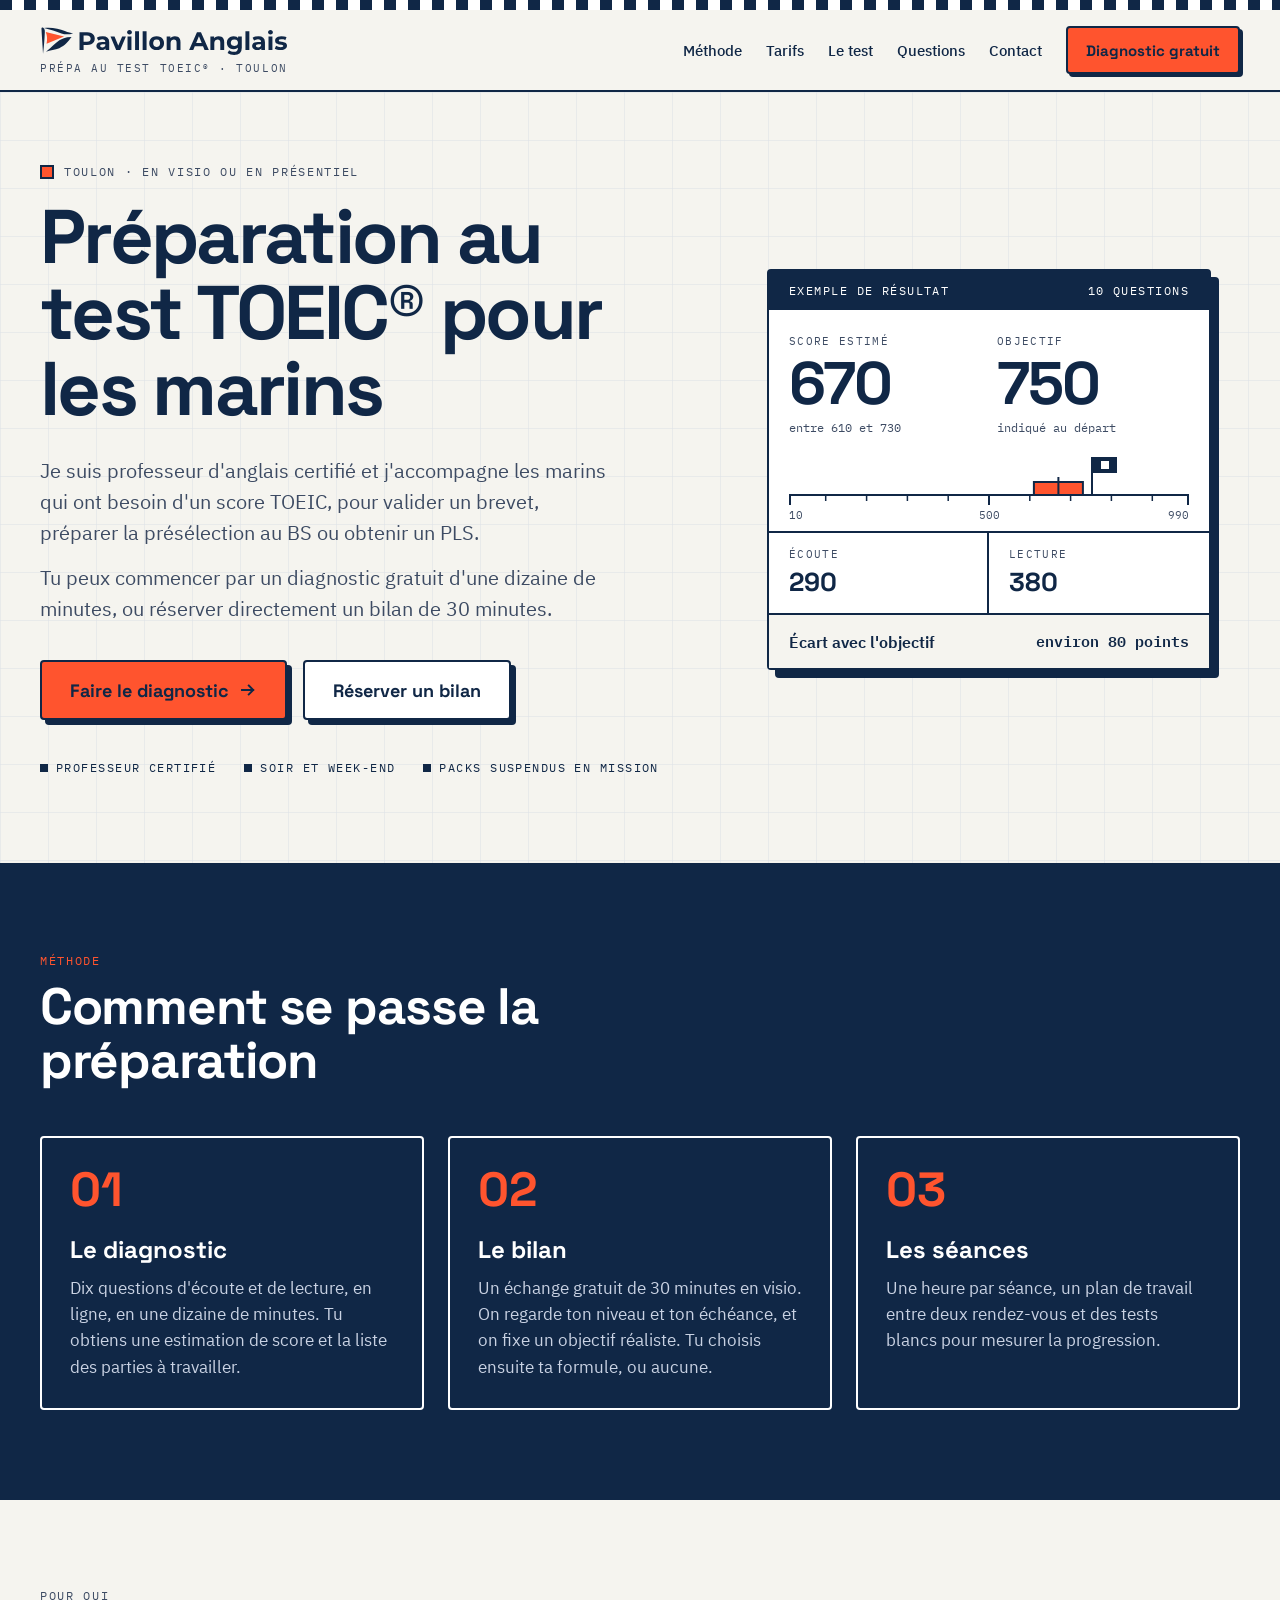
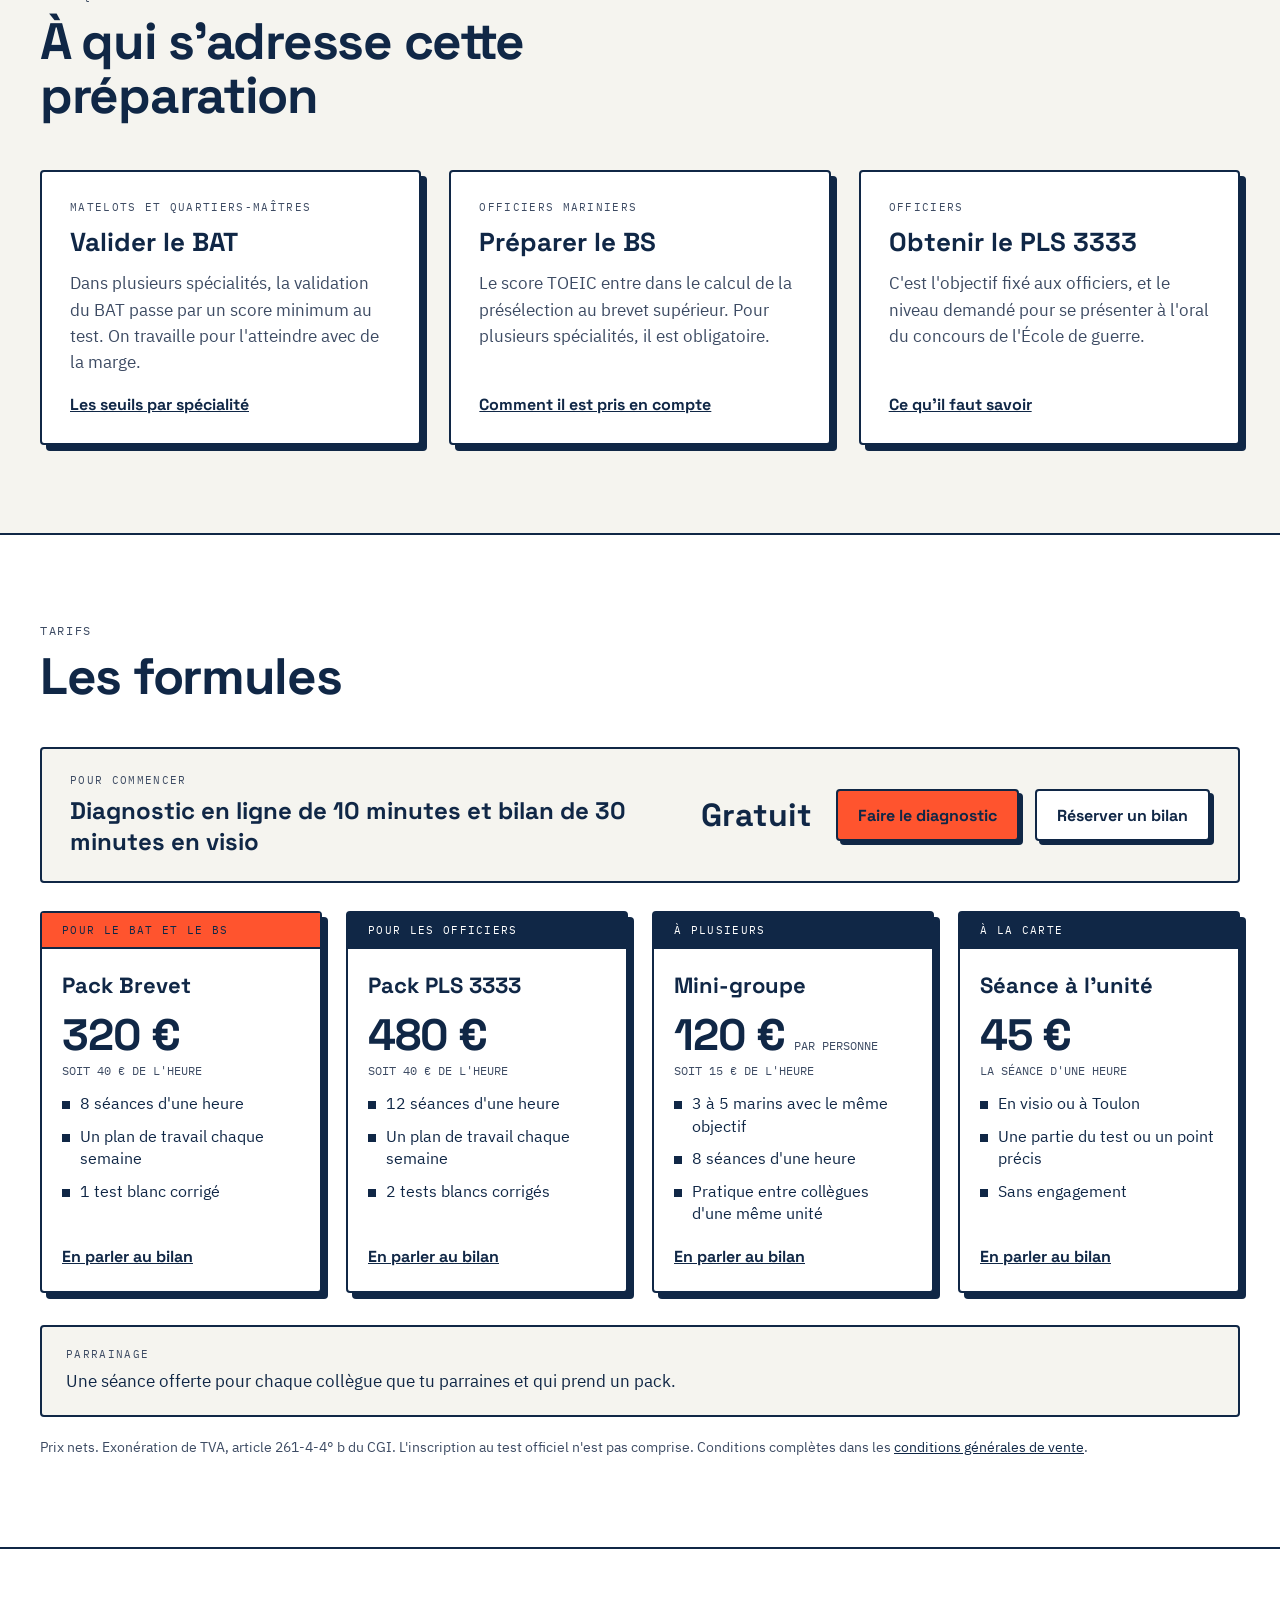
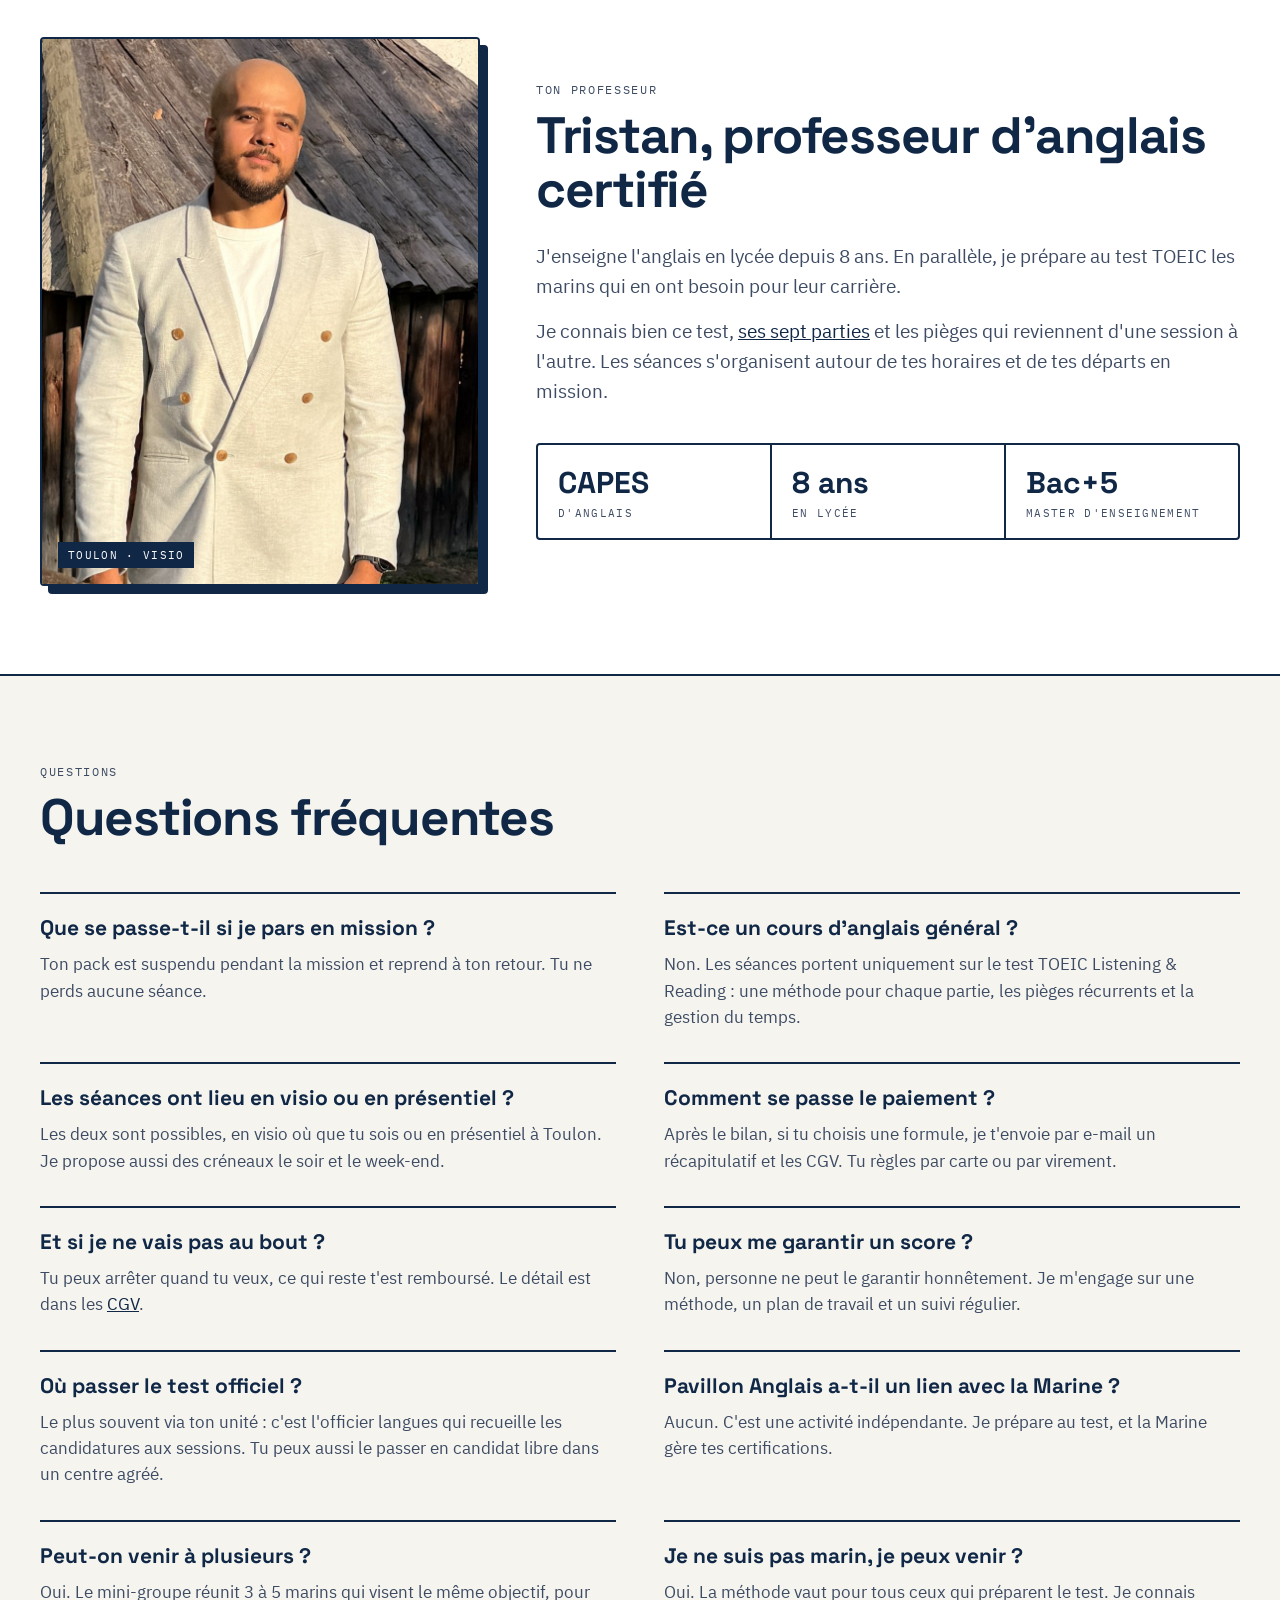
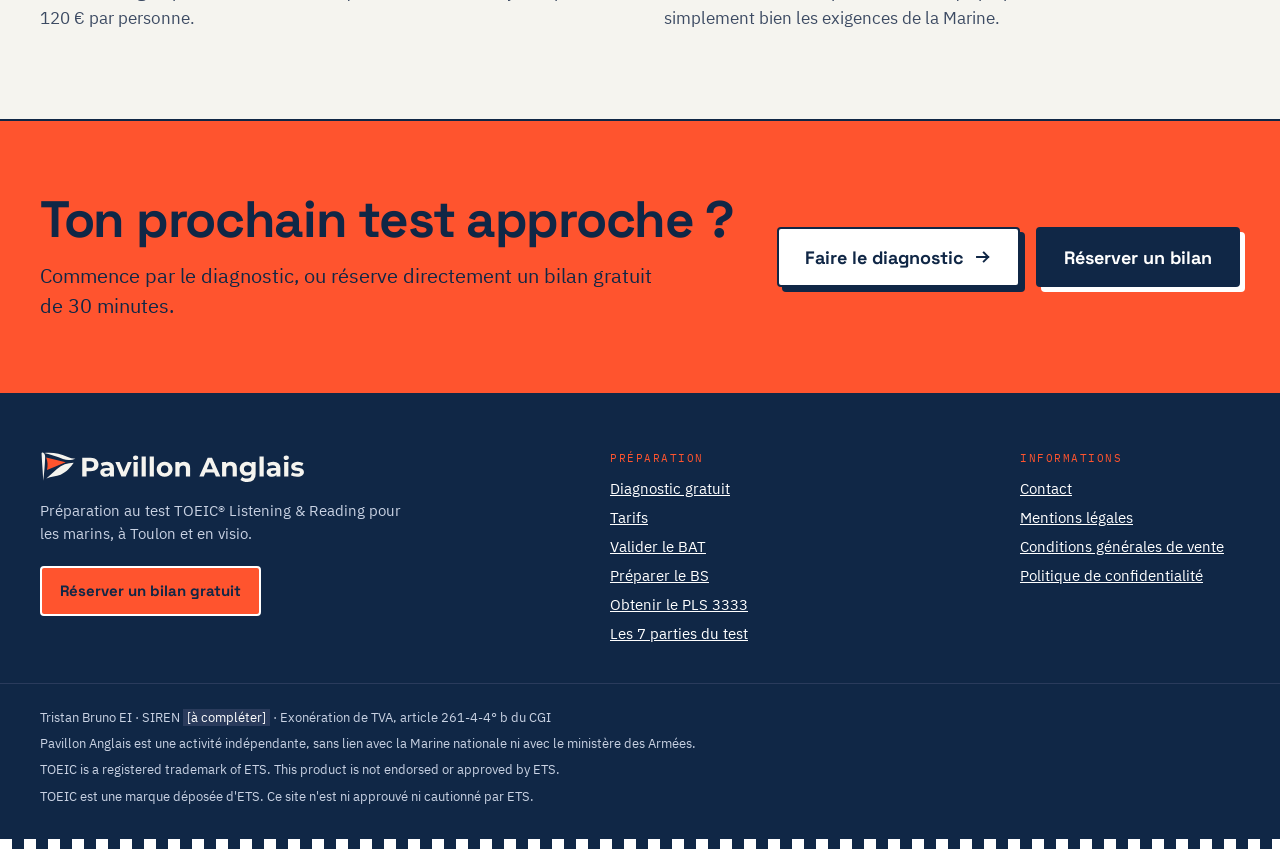
==== commit b8903775: "Add files via upload" ====
--- a/index.html
+++ b/index.html
@@ -11,38 +11,35 @@
 <meta property="og:site_name" content="Pavillon Anglais">
 <meta property="og:title" content="Pavillon Anglais, préparation au test TOEIC® pour les marins">
 <meta property="og:description" content="Préparation au test TOEIC® pour les marins de Toulon : BAT, BS, PLS 3333. Diagnostic gratuit en ligne, bilan de 30 minutes, séances en visio ou en présentiel.">
-<meta name="theme-color" content="#0D1F3C">
+<meta name="theme-color" content="#102746">
 <link rel="icon" href="assets/img/favicon.svg" type="image/svg+xml">
 <link rel="apple-touch-icon" href="assets/img/apple-touch-icon.png">
 <link rel="stylesheet" href="assets/css/fonts.css">
 <link rel="stylesheet" href="assets/css/site.css">
 <script type="application/ld+json">{"@context": "https://schema.org", "@type": "ProfessionalService", "name": "Pavillon Anglais", "description": "Préparation au test TOEIC® Listening & Reading pour les marins, en visio ou en présentiel à Toulon.", "areaServed": {"@type": "City", "name": "Toulon"}, "address": {"@type": "PostalAddress", "addressLocality": "Toulon", "addressCountry": "FR"}, "email": "tristanbrunoedu@gmail.com", "founder": {"@type": "Person", "name": "Tristan Bruno"}, "priceRange": "45 € à 480 €"}</script>
 <style>
-body{margin:0;background:#F3F4F0}
-a{color:#0D1F3C}a:hover{color:#1A47B8}
+body{margin:0;background:#F5F4EF}
+a{color:#102746}a:hover{color:#102746}
 </style>
 </head>
 <body>
-<div style="font-family:'IBM Plex Sans',system-ui,sans-serif; color:#0D1F3C; background:#F3F4F0; min-height:100vh">
-
-<div style="width:100%; font-family:'IBM Plex Sans',system-ui,sans-serif; color:#0D1F3C; background:#F3F4F0">
-<svg width="100%" height="10" aria-hidden="true" style="display:block"><defs><pattern id="echelle-entete" width="24" height="10" patternUnits="userSpaceOnUse"><rect x="0" y="0" width="12" height="10" fill="#0D1F3C"></rect><rect x="12" y="0" width="12" height="10" fill="#FFFFFF"></rect></pattern></defs><rect x="0" y="0" width="100%" height="10" fill="url(#echelle-entete)"></rect></svg>
-<header style="border-bottom:2px solid #0D1F3C; background:#F3F4F0">
+<div style="font-family:'IBM Plex Sans',system-ui,sans-serif; color:#102746; background:#F5F4EF; min-height:100vh">
+
+<div style="width:100%; font-family:'IBM Plex Sans',system-ui,sans-serif; color:#102746; background:#F5F4EF">
+<svg width="100%" height="10" aria-hidden="true" style="display:block"><defs><pattern id="echelle-entete" width="24" height="10" patternUnits="userSpaceOnUse"><rect x="0" y="0" width="12" height="10" fill="#102746"></rect><rect x="12" y="0" width="12" height="10" fill="#FFFFFF"></rect></pattern></defs><rect x="0" y="0" width="100%" height="10" fill="url(#echelle-entete)"></rect></svg>
+<header style="border-bottom:2px solid #102746; background:#F5F4EF">
 <div style="max-width:1200px; margin:0 auto; padding:16px 24px; display:flex; align-items:center; justify-content:space-between; gap:16px; flex-wrap:wrap">
-<a href="index.html" aria-label="Pavillon Anglais, accueil" style="display:flex; align-items:center; gap:12px; text-decoration:none; color:#0D1F3C">
-<svg width="34" height="40" viewBox="0 0 34 40" aria-hidden="true"><rect x="0" y="0" width="3" height="40" fill="#0D1F3C"></rect><rect x="3" y="2" width="30" height="20" fill="#1A47B8"></rect><rect x="13" y="7" width="10" height="10" fill="#FFFFFF"></rect></svg>
-<span style="display:flex; flex-direction:column; line-height:1">
-<span style="font-family:'Space Grotesk',system-ui,sans-serif; font-weight:700; font-size:24px; letter-spacing:-0.02em">Pavillon Anglais</span>
-<span style="font-family:'IBM Plex Mono',ui-monospace,monospace; font-size:11px; letter-spacing:0.14em; margin-top:5px; color:#3D4B63">PRÉPA AU TEST TOEIC® · TOULON</span>
-</span>
+<a href="index.html" aria-label="Pavillon Anglais, accueil" style="display:flex; flex-direction:column; align-items:flex-start; gap:7px; text-decoration:none; color:#102746">
+<svg width="248" height="30" viewBox="-4.0 -25.0 987.1 119.2" aria-hidden="true" style="display:block; flex:none"><g transform="translate(-4.52 -25.52) scale(0.22604)"><path d="M28 40 C28 28 46 24 60 34 C80 48 89 72 87 110 C83 232 70 372 56 492 C50 380 36 200 28 40 Z" fill="#102746"/><path d="M72 36 C200 20 340 46 440 92 C500 120 545 128 586 128 C525 153 450 157 380 133 C290 101 180 59 72 36 Z" fill="#102746"/><path d="M104 108 L426 186 L118 314 C134 240 130 170 104 108 Z" fill="#FF542E"/><path d="M558 196 C452 196 362 230 282 300 C212 360 152 420 108 454 C180 422 270 422 342 392 C442 347 502 272 558 196 Z" fill="#102746"/></g><path d="M153.29583333333335 70.0V0.0H183.59583333333333Q192.99583333333334 0.0 199.79583333333335 3.049999999999997Q206.59583333333333 6.099999999999994 210.29583333333335 11.799999999999997Q213.99583333333334 17.5 213.99583333333334 25.4Q213.99583333333334 33.199999999999996 210.29583333333335 38.89999999999999Q206.59583333333333 44.599999999999994 199.79583333333335 47.65Q192.99583333333334 50.7 183.59583333333333 50.7H162.29583333333335L169.49583333333334 43.4V70.0ZM169.49583333333334 45.2 162.29583333333335 37.5H182.69583333333333Q190.19583333333333 37.5 193.89583333333331 34.3Q197.59583333333333 31.099999999999994 197.59583333333333 25.4Q197.59583333333333 19.599999999999994 193.89583333333331 16.399999999999995Q190.19583333333333 13.199999999999996 182.69583333333333 13.199999999999996H162.29583333333335L169.49583333333334 5.5ZM256.8958333333333 70.0V59.5L255.89583333333331 57.2V38.4Q255.89583333333331 33.4 252.8458333333333 30.599999999999998Q249.79583333333332 27.799999999999997 243.49583333333334 27.799999999999997Q239.19583333333333 27.799999999999997 235.04583333333332 29.15Q230.89583333333331 30.5 227.99583333333334 32.8L222.39583333333331 21.9Q226.79583333333332 18.799999999999997 232.99583333333334 17.099999999999998Q239.19583333333333 15.399999999999999 245.59583333333333 15.399999999999999Q257.8958333333333 15.399999999999999 264.6958333333333 21.2Q271.49583333333334 27.0 271.49583333333334 39.3V70.0ZM240.49583333333334 70.8Q234.19583333333333 70.8 229.69583333333333 68.65Q225.19583333333333 66.5 222.79583333333332 62.8Q220.39583333333331 59.1 220.39583333333331 54.5Q220.39583333333331 49.7 222.74583333333334 46.1Q225.09583333333333 42.5 230.19583333333333 40.45Q235.29583333333332 38.4 243.49583333333334 38.4H257.79583333333335V47.5H245.19583333333333Q239.69583333333333 47.5 237.64583333333331 49.3Q235.59583333333333 51.099999999999994 235.59583333333333 53.8Q235.59583333333333 56.8 237.94583333333333 58.55Q240.29583333333332 60.3 244.39583333333331 60.3Q248.29583333333332 60.3 251.39583333333331 58.45Q254.49583333333334 56.6 255.89583333333331 53.0L258.29583333333335 60.2Q256.5958333333333 65.4 252.0958333333333 68.1Q247.59583333333333 70.8 240.49583333333334 70.8ZM299.1958333333334 70.0 276.59583333333336 16.199999999999996H292.6958333333334L311.4958333333334 62.5H303.4958333333334L322.9958333333334 16.199999999999996H337.9958333333334L315.29583333333335 70.0ZM344.3958333333333 70.0V16.199999999999996H359.99583333333334V70.0ZM352.1958333333333 8.699999999999996Q347.8958333333333 8.699999999999996 345.1958333333333 6.199999999999999Q342.49583333333334 3.700000000000003 342.49583333333334 0.0Q342.49583333333334 -3.700000000000003 345.1958333333333 -6.200000000000003Q347.8958333333333 -8.700000000000003 352.1958333333333 -8.700000000000003Q356.49583333333334 -8.700000000000003 359.1958333333333 -6.350000000000001Q361.8958333333333 -4.0 361.8958333333333 -0.29999999999999716Q361.8958333333333 3.5999999999999943 359.2458333333333 6.149999999999995Q356.5958333333333 8.699999999999996 352.1958333333333 8.699999999999996ZM374.49583333333334 70.0V-4.200000000000003H390.09583333333336V70.0ZM404.59583333333336 70.0V-4.200000000000003H420.1958333333334V70.0ZM460.29583333333335 70.8Q451.6958333333333 70.8 445.04583333333335 67.2Q438.3958333333333 63.6 434.54583333333335 57.349999999999994Q430.6958333333333 51.099999999999994 430.6958333333333 43.099999999999994Q430.6958333333333 35.0 434.54583333333335 28.75Q438.3958333333333 22.5 445.04583333333335 18.95Q451.6958333333333 15.399999999999999 460.29583333333335 15.399999999999999Q468.79583333333335 15.399999999999999 475.49583333333334 18.95Q482.1958333333333 22.5 485.99583333333334 28.7Q489.79583333333335 34.9 489.79583333333335 43.099999999999994Q489.79583333333335 51.099999999999994 485.99583333333334 57.349999999999994Q482.1958333333333 63.6 475.49583333333334 67.2Q468.79583333333335 70.8 460.29583333333335 70.8ZM460.29583333333335 58.0Q464.1958333333333 58.0 467.29583333333335 56.2Q470.39583333333337 54.4 472.1958333333333 51.05Q473.99583333333334 47.7 473.99583333333334 43.099999999999994Q473.99583333333334 38.4 472.1958333333333 35.099999999999994Q470.39583333333337 31.799999999999997 467.29583333333335 29.999999999999996Q464.1958333333333 28.199999999999996 460.29583333333335 28.199999999999996Q456.3958333333333 28.199999999999996 453.29583333333335 29.999999999999996Q450.1958333333333 31.799999999999997 448.3458333333333 35.099999999999994Q446.49583333333334 38.4 446.49583333333334 43.099999999999994Q446.49583333333334 47.7 448.3458333333333 51.05Q450.1958333333333 54.4 453.29583333333335 56.2Q456.3958333333333 58.0 460.29583333333335 58.0ZM500.1958333333333 70.0V16.199999999999996H515.0958333333333V31.099999999999994L512.2958333333333 26.599999999999994Q515.1958333333333 21.199999999999996 520.5958333333333 18.299999999999997Q525.9958333333334 15.399999999999999 532.8958333333334 15.399999999999999Q539.2958333333333 15.399999999999999 544.3458333333333 17.95Q549.3958333333334 20.5 552.2958333333333 25.75Q555.1958333333333 31.0 555.1958333333333 39.2V70.0H539.5958333333333V41.599999999999994Q539.5958333333333 35.1 536.7458333333334 32.0Q533.8958333333334 28.9 528.6958333333333 28.9Q524.9958333333334 28.9 522.0458333333333 30.45Q519.0958333333333 32.0 517.4458333333333 35.2Q515.7958333333333 38.4 515.7958333333333 43.4V70.0ZM589.4958333333334 70.0 620.6958333333333 0.0H636.6958333333333L667.9958333333334 70.0H650.9958333333334L625.3958333333334 8.199999999999996H631.7958333333333L606.0958333333334 70.0ZM605.0958333333334 55.0 609.3958333333334 42.7H645.3958333333334L649.7958333333333 55.0ZM674.1958333333334 70.0V16.199999999999996H689.0958333333334V31.099999999999994L686.2958333333333 26.599999999999994Q689.1958333333334 21.199999999999996 694.5958333333334 18.299999999999997Q699.9958333333334 15.399999999999999 706.8958333333334 15.399999999999999Q713.2958333333333 15.399999999999999 718.3458333333333 17.95Q723.3958333333334 20.5 726.2958333333333 25.75Q729.1958333333334 31.0 729.1958333333334 39.2V70.0H713.5958333333334V41.599999999999994Q713.5958333333334 35.1 710.7458333333334 32.0Q707.8958333333334 28.9 702.6958333333334 28.9Q698.9958333333334 28.9 696.0458333333333 30.45Q693.0958333333334 32.0 691.4458333333334 35.2Q689.7958333333333 38.4 689.7958333333333 43.4V70.0ZM768.9958333333334 90.2Q761.3958333333334 90.2 754.3458333333333 88.35Q747.2958333333333 86.5 742.5958333333334 82.8L748.7958333333333 71.6Q752.1958333333334 74.4 757.4458333333334 76.05000000000001Q762.6958333333334 77.7 767.7958333333333 77.7Q776.0958333333334 77.7 779.8458333333334 74.0Q783.5958333333334 70.3 783.5958333333334 63.0V54.9L784.5958333333334 41.4L784.3958333333334 27.799999999999997V16.199999999999996H799.1958333333334V61.0Q799.1958333333334 76.0 791.3958333333335 83.1Q783.5958333333334 90.2 768.9958333333334 90.2ZM766.5958333333334 67.4Q759.0958333333334 67.4 753.0458333333333 64.15Q746.9958333333334 60.9 743.3458333333334 55.05Q739.6958333333334 49.2 739.6958333333334 41.4Q739.6958333333334 33.5 743.3458333333334 27.65Q746.9958333333334 21.799999999999997 753.0458333333333 18.599999999999998Q759.0958333333334 15.399999999999999 766.5958333333334 15.399999999999999Q773.3958333333334 15.399999999999999 778.5958333333333 18.15Q783.7958333333333 20.9 786.6958333333334 26.65Q789.5958333333334 32.4 789.5958333333334 41.4Q789.5958333333334 50.3 786.6958333333334 56.05Q783.7958333333333 61.8 778.5958333333333 64.6Q773.3958333333334 67.4 766.5958333333334 67.4ZM769.6958333333334 54.6Q773.7958333333333 54.6 776.9958333333334 52.95Q780.1958333333334 51.3 781.9958333333334 48.3Q783.7958333333333 45.3 783.7958333333333 41.4Q783.7958333333333 37.4 781.9958333333334 34.45Q780.1958333333334 31.5 776.9958333333334 29.849999999999998Q773.7958333333333 28.199999999999996 769.6958333333334 28.199999999999996Q765.5958333333334 28.199999999999996 762.3958333333335 29.849999999999998Q759.1958333333334 31.5 757.3458333333334 34.45Q755.4958333333334 37.4 755.4958333333334 41.4Q755.4958333333334 45.3 757.3458333333334 48.3Q759.1958333333334 51.3 762.3958333333335 52.95Q765.5958333333334 54.6 769.6958333333334 54.6ZM813.6958333333334 70.0V-4.200000000000003H829.2958333333333V70.0ZM876.7958333333333 70.0V59.5L875.7958333333333 57.2V38.4Q875.7958333333333 33.4 872.7458333333334 30.599999999999998Q869.6958333333333 27.799999999999997 863.3958333333333 27.799999999999997Q859.0958333333333 27.799999999999997 854.9458333333333 29.15Q850.7958333333333 30.5 847.8958333333333 32.8L842.2958333333333 21.9Q846.6958333333333 18.799999999999997 852.8958333333333 17.099999999999998Q859.0958333333333 15.399999999999999 865.4958333333333 15.399999999999999Q877.7958333333333 15.399999999999999 884.5958333333333 21.2Q891.3958333333333 27.0 891.3958333333333 39.3V70.0ZM860.3958333333333 70.8Q854.0958333333333 70.8 849.5958333333333 68.65Q845.0958333333333 66.5 842.6958333333333 62.8Q840.2958333333333 59.1 840.2958333333333 54.5Q840.2958333333333 49.7 842.6458333333333 46.1Q844.9958333333333 42.5 850.0958333333333 40.45Q855.1958333333333 38.4 863.3958333333333 38.4H877.6958333333333V47.5H865.0958333333333Q859.5958333333333 47.5 857.5458333333333 49.3Q855.4958333333333 51.099999999999994 855.4958333333333 53.8Q855.4958333333333 56.8 857.8458333333333 58.55Q860.1958333333333 60.3 864.2958333333333 60.3Q868.1958333333333 60.3 871.2958333333333 58.45Q874.3958333333333 56.6 875.7958333333333 53.0L878.1958333333333 60.2Q876.4958333333333 65.4 871.9958333333333 68.1Q867.4958333333333 70.8 860.3958333333333 70.8ZM905.4958333333334 70.0V16.199999999999996H921.0958333333333V70.0ZM913.2958333333333 8.699999999999996Q908.9958333333334 8.699999999999996 906.2958333333333 6.199999999999999Q903.5958333333333 3.700000000000003 903.5958333333333 0.0Q903.5958333333333 -3.700000000000003 906.2958333333333 -6.200000000000003Q908.9958333333334 -8.700000000000003 913.2958333333333 -8.700000000000003Q917.5958333333333 -8.700000000000003 920.2958333333333 -6.350000000000001Q922.9958333333334 -4.0 922.9958333333334 -0.29999999999999716Q922.9958333333334 3.5999999999999943 920.3458333333333 6.149999999999995Q917.6958333333333 8.699999999999996 913.2958333333333 8.699999999999996ZM953.6958333333334 70.8Q946.7958333333335 70.8 940.4458333333334 69.15Q934.0958333333335 67.5 930.3958333333335 65.0L935.5958333333335 53.8Q939.2958333333335 56.1 944.3458333333335 57.55Q949.3958333333335 59.0 954.2958333333335 59.0Q959.6958333333334 59.0 961.9458333333334 57.7Q964.1958333333334 56.4 964.1958333333334 54.1Q964.1958333333334 52.2 962.4458333333334 51.25Q960.6958333333334 50.3 957.7958333333335 49.8Q954.8958333333335 49.3 951.4458333333334 48.8Q947.9958333333335 48.3 944.4958333333335 47.449999999999996Q940.9958333333335 46.599999999999994 938.0958333333335 44.9Q935.1958333333334 43.2 933.4458333333334 40.3Q931.6958333333334 37.4 931.6958333333334 32.8Q931.6958333333334 27.699999999999996 934.6458333333335 23.799999999999997Q937.5958333333335 19.9 943.1958333333334 17.65Q948.7958333333335 15.399999999999999 956.5958333333335 15.399999999999999Q962.0958333333335 15.399999999999999 967.7958333333336 16.599999999999998Q973.4958333333335 17.799999999999997 977.2958333333335 20.099999999999994L972.0958333333335 31.199999999999996Q968.1958333333334 28.9 964.2458333333334 28.049999999999997Q960.2958333333335 27.199999999999996 956.5958333333335 27.199999999999996Q951.3958333333335 27.199999999999996 948.9958333333335 28.599999999999998Q946.5958333333335 30.0 946.5958333333335 32.199999999999996Q946.5958333333335 34.199999999999996 948.3458333333335 35.199999999999996Q950.0958333333335 36.199999999999996 952.9958333333335 36.8Q955.8958333333335 37.4 959.3458333333335 37.849999999999994Q962.7958333333335 38.3 966.2958333333335 39.199999999999996Q969.7958333333335 40.099999999999994 972.6458333333335 41.75Q975.4958333333335 43.4 977.2958333333336 46.25Q979.0958333333335 49.099999999999994 979.0958333333335 53.7Q979.0958333333335 58.7 976.0958333333335 62.550000000000004Q973.0958333333335 66.4 967.4458333333334 68.6Q961.7958333333335 70.8 953.6958333333334 70.8Z" fill="#102746"/></svg>
+<span style="font-family:'IBM Plex Mono',ui-monospace,monospace; font-size:11px; letter-spacing:0.14em; color:#3D4B63; line-height:1">PRÉPA AU TEST TOEIC® · TOULON</span>
 </a>
 <nav aria-label="Navigation principale" style="display:flex; align-items:center; gap:24px; flex-wrap:wrap">
-<a href="index.html#methode" style="font-weight:500; font-size:15px; color:#0D1F3C; text-decoration:none; text-underline-offset:6px; text-decoration-thickness:2px">Méthode</a>
-<a href="index.html#formules" style="font-weight:500; font-size:15px; color:#0D1F3C; text-decoration:none; text-underline-offset:6px; text-decoration-thickness:2px">Tarifs</a>
-<a href="guide.html" style="font-weight:500; font-size:15px; color:#0D1F3C; text-decoration:none; text-underline-offset:6px; text-decoration-thickness:2px">Le test</a>
-<a href="index.html#questions" style="font-weight:500; font-size:15px; color:#0D1F3C; text-decoration:none; text-underline-offset:6px; text-decoration-thickness:2px">Questions</a>
-<a href="contact.html" style="font-weight:500; font-size:15px; color:#0D1F3C; text-decoration:none; text-underline-offset:6px; text-decoration-thickness:2px">Contact</a>
-<a href="diagnostic.html" style="display:inline-flex; align-items:center; min-height:44px; padding:0 18px; background:#FF5A1F; color:#0D1F3C; border:2px solid #0D1F3C; border-radius:4px; box-shadow:3px 3px 0 #0D1F3C; font-family:'Space Grotesk',system-ui,sans-serif; font-weight:700; font-size:15px; text-decoration:none">Diagnostic gratuit</a>
+<a href="index.html#methode" style="font-weight:500; font-size:15px; color:#102746; text-decoration:none; text-underline-offset:6px; text-decoration-thickness:2px">Méthode</a>
+<a href="index.html#formules" style="font-weight:500; font-size:15px; color:#102746; text-decoration:none; text-underline-offset:6px; text-decoration-thickness:2px">Tarifs</a>
+<a href="guide.html" style="font-weight:500; font-size:15px; color:#102746; text-decoration:none; text-underline-offset:6px; text-decoration-thickness:2px">Le test</a>
+<a href="index.html#questions" style="font-weight:500; font-size:15px; color:#102746; text-decoration:none; text-underline-offset:6px; text-decoration-thickness:2px">Questions</a>
+<a href="contact.html" style="font-weight:500; font-size:15px; color:#102746; text-decoration:none; text-underline-offset:6px; text-decoration-thickness:2px">Contact</a>
+<a href="diagnostic.html" style="display:inline-flex; align-items:center; min-height:44px; padding:0 18px; background:#FF542E; color:#102746; border:2px solid #102746; border-radius:4px; box-shadow:3px 3px 0 #102746; font-family:'Space Grotesk',system-ui,sans-serif; font-weight:700; font-size:15px; text-decoration:none">Diagnostic gratuit</a>
 </nav>
 </div>
 </header>
@@ -50,29 +47,29 @@
 
 <main>
 
-<section id="haut" aria-labelledby="titre-principal" style="position:relative; overflow:hidden; border-bottom:2px solid #0D1F3C">
+<section id="haut" aria-labelledby="titre-principal" style="position:relative; overflow:hidden; border-bottom:2px solid #102746">
 <svg aria-hidden="true" width="100%" height="100%" style="position:absolute; top:0; left:0; width:100%; height:100%; display:block"><defs><pattern id="carte-hero" width="48" height="48" patternUnits="userSpaceOnUse"><path d="M48 0H0V48" fill="none" stroke="#DCE0E6" stroke-width="1"></path></pattern></defs><rect x="0" y="0" width="100%" height="100%" fill="url(#carte-hero)"></rect></svg>
 <div style="position:relative; max-width:1200px; margin:0 auto; padding:72px 24px 88px; display:flex; flex-wrap:wrap; gap:56px; align-items:center">
 
 <div style="flex:1 1 520px; min-width:0">
-<p style="margin:0; display:flex; align-items:center; gap:10px; font-family:'IBM Plex Mono',ui-monospace,monospace; font-size:12px; letter-spacing:0.14em; color:#3D4B63"><span aria-hidden="true" style="display:inline-block; width:10px; height:10px; background:#FF5A1F; border:2px solid #0D1F3C"></span>TOULON · EN VISIO OU EN PRÉSENTIEL</p>
+<p style="margin:0; display:flex; align-items:center; gap:10px; font-family:'IBM Plex Mono',ui-monospace,monospace; font-size:12px; letter-spacing:0.14em; color:#3D4B63"><span aria-hidden="true" style="display:inline-block; width:10px; height:10px; background:#FF542E; border:2px solid #102746"></span>TOULON · EN VISIO OU EN PRÉSENTIEL</p>
 <h1 id="titre-principal" style="margin:20px 0 0; font-family:'Space Grotesk',system-ui,sans-serif; font-weight:700; font-size:clamp(44px,6vw,76px); line-height:1; letter-spacing:-0.035em">Préparation au test TOEIC® pour les marins</h1>
 <p style="margin:28px 0 0; max-width:580px; font-size:20px; line-height:1.55; color:#3D4B63">Je suis professeur d'anglais certifié et j'accompagne les marins qui ont besoin d'un score TOEIC, pour valider un brevet, préparer la présélection au BS ou obtenir un PLS.</p>
 <p style="margin:14px 0 0; max-width:580px; font-size:20px; line-height:1.55; color:#3D4B63">Tu peux commencer par un diagnostic gratuit d'une dizaine de minutes, ou réserver directement un bilan de 30 minutes.</p>
 <div style="display:flex; flex-wrap:wrap; gap:16px; margin-top:36px">
-<a href="diagnostic.html" style="display:inline-flex; align-items:center; gap:10px; min-height:56px; padding:0 28px; background:#FF5A1F; color:#0D1F3C; border:2px solid #0D1F3C; border-radius:4px; box-shadow:5px 5px 0 #0D1F3C; font-family:'Space Grotesk',system-ui,sans-serif; font-weight:700; font-size:18px; text-decoration:none">Faire le diagnostic<svg width="18" height="18" viewBox="0 0 24 24" aria-hidden="true" fill="none" stroke="currentColor" stroke-width="2.5" stroke-linecap="square"><path d="M4 12h15M13 6l6 6-6 6"></path></svg></a>
-<a href="https://cal.com/tristan-bruno/bilangratuit" target="_blank" rel="noopener" style="display:inline-flex; align-items:center; min-height:56px; padding:0 28px; background:#FFFFFF; color:#0D1F3C; border:2px solid #0D1F3C; border-radius:4px; box-shadow:5px 5px 0 #0D1F3C; font-family:'Space Grotesk',system-ui,sans-serif; font-weight:700; font-size:18px; text-decoration:none">Réserver un bilan</a>
+<a href="diagnostic.html" style="display:inline-flex; align-items:center; gap:10px; min-height:56px; padding:0 28px; background:#FF542E; color:#102746; border:2px solid #102746; border-radius:4px; box-shadow:5px 5px 0 #102746; font-family:'Space Grotesk',system-ui,sans-serif; font-weight:700; font-size:18px; text-decoration:none">Faire le diagnostic<svg width="18" height="18" viewBox="0 0 24 24" aria-hidden="true" fill="none" stroke="currentColor" stroke-width="2.5" stroke-linecap="square"><path d="M4 12h15M13 6l6 6-6 6"></path></svg></a>
+<a href="https://cal.com/tristan-bruno/bilangratuit" target="_blank" rel="noopener" style="display:inline-flex; align-items:center; min-height:56px; padding:0 28px; background:#FFFFFF; color:#102746; border:2px solid #102746; border-radius:4px; box-shadow:5px 5px 0 #102746; font-family:'Space Grotesk',system-ui,sans-serif; font-weight:700; font-size:18px; text-decoration:none">Réserver un bilan</a>
 </div>
 <ul style="list-style:none; padding:0; margin:40px 0 0; display:flex; flex-wrap:wrap; gap:10px 28px; font-family:'IBM Plex Mono',ui-monospace,monospace; font-size:12px; letter-spacing:0.12em">
-<li style="display:flex; align-items:center; gap:8px"><span aria-hidden="true" style="display:inline-block; width:8px; height:8px; background:#0D1F3C"></span>PROFESSEUR CERTIFIÉ</li>
-<li style="display:flex; align-items:center; gap:8px"><span aria-hidden="true" style="display:inline-block; width:8px; height:8px; background:#0D1F3C"></span>SOIR ET WEEK-END</li>
-<li style="display:flex; align-items:center; gap:8px"><span aria-hidden="true" style="display:inline-block; width:8px; height:8px; background:#0D1F3C"></span>PACKS SUSPENDUS EN MISSION</li>
+<li style="display:flex; align-items:center; gap:8px"><span aria-hidden="true" style="display:inline-block; width:8px; height:8px; background:#102746"></span>PROFESSEUR CERTIFIÉ</li>
+<li style="display:flex; align-items:center; gap:8px"><span aria-hidden="true" style="display:inline-block; width:8px; height:8px; background:#102746"></span>SOIR ET WEEK-END</li>
+<li style="display:flex; align-items:center; gap:8px"><span aria-hidden="true" style="display:inline-block; width:8px; height:8px; background:#102746"></span>PACKS SUSPENDUS EN MISSION</li>
 </ul>
 </div>
 
 <div style="flex:1 1 380px; min-width:0; display:flex; justify-content:center">
-<div style="width:100%; max-width:440px; background:#FFFFFF; border:2px solid #0D1F3C; border-radius:4px; box-shadow:8px 8px 0 #0D1F3C">
-<div style="display:flex; justify-content:space-between; align-items:center; padding:12px 20px; background:#0D1F3C; color:#FFFFFF; font-family:'IBM Plex Mono',ui-monospace,monospace; font-size:12px; letter-spacing:0.12em">
+<div style="width:100%; max-width:440px; background:#FFFFFF; border:2px solid #102746; border-radius:4px; box-shadow:8px 8px 0 #102746">
+<div style="display:flex; justify-content:space-between; align-items:center; padding:12px 20px; background:#102746; color:#FFFFFF; font-family:'IBM Plex Mono',ui-monospace,monospace; font-size:12px; letter-spacing:0.12em">
 <span>EXEMPLE DE RÉSULTAT</span><span>10 QUESTIONS</span>
 </div>
 <div style="padding:24px 20px 4px; display:grid; grid-template-columns:repeat(2, minmax(0, 1fr)); gap:16px">
@@ -83,36 +80,36 @@
 </div>
 <div>
 <p style="margin:0; font-family:'IBM Plex Mono',ui-monospace,monospace; font-size:11px; letter-spacing:0.12em; color:#3D4B63">OBJECTIF</p>
-<p style="margin:6px 0 0; font-family:'Space Grotesk',system-ui,sans-serif; font-weight:700; font-size:60px; line-height:1; letter-spacing:-0.03em; color:#1A47B8">750</p>
+<p style="margin:6px 0 0; font-family:'Space Grotesk',system-ui,sans-serif; font-weight:700; font-size:60px; line-height:1; letter-spacing:-0.03em; color:#102746">750</p>
 <p style="margin:6px 0 0; font-family:'IBM Plex Mono',ui-monospace,monospace; font-size:12px; color:#3D4B63">indiqué au départ</p>
 </div>
 </div>
 <div style="padding:12px 20px 8px">
 <svg viewBox="0 0 400 72" width="100%" role="img" aria-label="Échelle du test de 10 à 990 : score estimé entre 610 et 730, objectif à 750" style="display:block; overflow:visible">
-<line x1="0" y1="44" x2="400" y2="44" stroke="#0D1F3C" stroke-width="2"></line>
-<line x1="1" y1="44" x2="1" y2="54" stroke="#0D1F3C" stroke-width="2"></line>
-<line x1="36.7" y1="44" x2="36.7" y2="50" stroke="#0D1F3C" stroke-width="1.5"></line>
-<line x1="77.6" y1="44" x2="77.6" y2="50" stroke="#0D1F3C" stroke-width="1.5"></line>
-<line x1="118.4" y1="44" x2="118.4" y2="50" stroke="#0D1F3C" stroke-width="1.5"></line>
-<line x1="159.2" y1="44" x2="159.2" y2="50" stroke="#0D1F3C" stroke-width="1.5"></line>
-<line x1="200" y1="44" x2="200" y2="54" stroke="#0D1F3C" stroke-width="2"></line>
-<line x1="240.8" y1="44" x2="240.8" y2="50" stroke="#0D1F3C" stroke-width="1.5"></line>
-<line x1="281.6" y1="44" x2="281.6" y2="50" stroke="#0D1F3C" stroke-width="1.5"></line>
-<line x1="322.4" y1="44" x2="322.4" y2="50" stroke="#0D1F3C" stroke-width="1.5"></line>
-<line x1="363.3" y1="44" x2="363.3" y2="50" stroke="#0D1F3C" stroke-width="1.5"></line>
-<line x1="399" y1="44" x2="399" y2="54" stroke="#0D1F3C" stroke-width="2"></line>
-<rect x="244.9" y="31" width="49" height="13" fill="#FF5A1F" stroke="#0D1F3C" stroke-width="2"></rect>
-<line x1="269.4" y1="26" x2="269.4" y2="44" stroke="#0D1F3C" stroke-width="2"></line>
-<line x1="303" y1="6" x2="303" y2="44" stroke="#0D1F3C" stroke-width="2"></line>
-<rect x="304" y="6" width="24" height="16" fill="#1A47B8"></rect>
+<line x1="0" y1="44" x2="400" y2="44" stroke="#102746" stroke-width="2"></line>
+<line x1="1" y1="44" x2="1" y2="54" stroke="#102746" stroke-width="2"></line>
+<line x1="36.7" y1="44" x2="36.7" y2="50" stroke="#102746" stroke-width="1.5"></line>
+<line x1="77.6" y1="44" x2="77.6" y2="50" stroke="#102746" stroke-width="1.5"></line>
+<line x1="118.4" y1="44" x2="118.4" y2="50" stroke="#102746" stroke-width="1.5"></line>
+<line x1="159.2" y1="44" x2="159.2" y2="50" stroke="#102746" stroke-width="1.5"></line>
+<line x1="200" y1="44" x2="200" y2="54" stroke="#102746" stroke-width="2"></line>
+<line x1="240.8" y1="44" x2="240.8" y2="50" stroke="#102746" stroke-width="1.5"></line>
+<line x1="281.6" y1="44" x2="281.6" y2="50" stroke="#102746" stroke-width="1.5"></line>
+<line x1="322.4" y1="44" x2="322.4" y2="50" stroke="#102746" stroke-width="1.5"></line>
+<line x1="363.3" y1="44" x2="363.3" y2="50" stroke="#102746" stroke-width="1.5"></line>
+<line x1="399" y1="44" x2="399" y2="54" stroke="#102746" stroke-width="2"></line>
+<rect x="244.9" y="31" width="49" height="13" fill="#FF542E" stroke="#102746" stroke-width="2"></rect>
+<line x1="269.4" y1="26" x2="269.4" y2="44" stroke="#102746" stroke-width="2"></line>
+<line x1="303" y1="6" x2="303" y2="44" stroke="#102746" stroke-width="2"></line>
+<rect x="304" y="6" width="24" height="16" fill="#102746"></rect>
 <rect x="312" y="10" width="8" height="8" fill="#FFFFFF"></rect>
 <text x="0" y="68" font-family="IBM Plex Mono, monospace" font-size="11" fill="#3D4B63">10</text>
 <text x="200" y="68" text-anchor="middle" font-family="IBM Plex Mono, monospace" font-size="11" fill="#3D4B63">500</text>
 <text x="400" y="68" text-anchor="end" font-family="IBM Plex Mono, monospace" font-size="11" fill="#3D4B63">990</text>
 </svg>
 </div>
-<div style="display:grid; grid-template-columns:repeat(2, minmax(0, 1fr)); border-top:2px solid #0D1F3C">
-<div style="padding:14px 20px; border-right:2px solid #0D1F3C">
+<div style="display:grid; grid-template-columns:repeat(2, minmax(0, 1fr)); border-top:2px solid #102746">
+<div style="padding:14px 20px; border-right:2px solid #102746">
 <p style="margin:0; font-family:'IBM Plex Mono',ui-monospace,monospace; font-size:11px; letter-spacing:0.12em; color:#3D4B63">ÉCOUTE</p>
 <p style="margin:4px 0 0; font-family:'Space Grotesk',system-ui,sans-serif; font-weight:700; font-size:26px">290</p>
 </div>
@@ -121,7 +118,7 @@
 <p style="margin:4px 0 0; font-family:'Space Grotesk',system-ui,sans-serif; font-weight:700; font-size:26px">380</p>
 </div>
 </div>
-<div style="display:flex; justify-content:space-between; align-items:center; gap:12px; padding:14px 20px; border-top:2px solid #0D1F3C; background:#F3F4F0">
+<div style="display:flex; justify-content:space-between; align-items:center; gap:12px; padding:14px 20px; border-top:2px solid #102746; background:#F5F4EF">
 <span style="font-weight:600">Écart avec l'objectif</span>
 <span style="font-family:'IBM Plex Mono',ui-monospace,monospace; font-weight:600; font-size:15px">environ 80 points</span>
 </div>
@@ -131,23 +128,23 @@
 </div>
 </section>
 
-<section id="methode" aria-labelledby="titre-methode" style="background:#0D1F3C; color:#FFFFFF; border-bottom:2px solid #0D1F3C">
+<section id="methode" aria-labelledby="titre-methode" style="background:#102746; color:#FFFFFF; border-bottom:2px solid #102746">
 <div style="max-width:1200px; margin:0 auto; padding:88px 24px">
-<p style="margin:0; font-family:'IBM Plex Mono',ui-monospace,monospace; font-size:12px; letter-spacing:0.14em; color:#FF5A1F">MÉTHODE</p>
+<p style="margin:0; font-family:'IBM Plex Mono',ui-monospace,monospace; font-size:12px; letter-spacing:0.14em; color:#FF542E">MÉTHODE</p>
 <h2 id="titre-methode" style="margin:12px 0 0; max-width:760px; font-family:'Space Grotesk',system-ui,sans-serif; font-weight:700; font-size:clamp(32px,4vw,52px); line-height:1.05; letter-spacing:-0.025em">Comment se passe la préparation</h2>
 <div style="display:flex; flex-wrap:wrap; gap:24px; margin-top:48px">
 <div style="flex:1 1 260px; min-width:0; border:2px solid #FFFFFF; border-radius:4px; padding:28px">
-<p aria-hidden="true" style="margin:0; font-family:'Space Grotesk',system-ui,sans-serif; font-weight:700; font-size:48px; line-height:1; color:#FF5A1F">01</p>
+<p aria-hidden="true" style="margin:0; font-family:'Space Grotesk',system-ui,sans-serif; font-weight:700; font-size:48px; line-height:1; color:#FF542E">01</p>
 <h3 style="margin:20px 0 0; font-family:'Space Grotesk',system-ui,sans-serif; font-weight:700; font-size:24px">Le diagnostic</h3>
-<p style="margin:10px 0 0; font-size:17px; line-height:1.55; color:#C9D2E3">Dix questions d'écoute et de lecture, en ligne, en une dizaine de minutes. Tu obtiens une estimation de score et la liste des parties à travailler. Il est facultatif.</p>
+<p style="margin:10px 0 0; font-size:17px; line-height:1.55; color:#C9D2E3">Dix questions d'écoute et de lecture, en ligne, en une dizaine de minutes. Tu obtiens une estimation de score et la liste des parties à travailler.</p>
 </div>
 <div style="flex:1 1 260px; min-width:0; border:2px solid #FFFFFF; border-radius:4px; padding:28px">
-<p aria-hidden="true" style="margin:0; font-family:'Space Grotesk',system-ui,sans-serif; font-weight:700; font-size:48px; line-height:1; color:#FF5A1F">02</p>
+<p aria-hidden="true" style="margin:0; font-family:'Space Grotesk',system-ui,sans-serif; font-weight:700; font-size:48px; line-height:1; color:#FF542E">02</p>
 <h3 style="margin:20px 0 0; font-family:'Space Grotesk',system-ui,sans-serif; font-weight:700; font-size:24px">Le bilan</h3>
 <p style="margin:10px 0 0; font-size:17px; line-height:1.55; color:#C9D2E3">Un échange gratuit de 30 minutes en visio. On regarde ton niveau et ton échéance, et on fixe un objectif réaliste. Tu choisis ensuite ta formule, ou aucune.</p>
 </div>
 <div style="flex:1 1 260px; min-width:0; border:2px solid #FFFFFF; border-radius:4px; padding:28px">
-<p aria-hidden="true" style="margin:0; font-family:'Space Grotesk',system-ui,sans-serif; font-weight:700; font-size:48px; line-height:1; color:#FF5A1F">03</p>
+<p aria-hidden="true" style="margin:0; font-family:'Space Grotesk',system-ui,sans-serif; font-weight:700; font-size:48px; line-height:1; color:#FF542E">03</p>
 <h3 style="margin:20px 0 0; font-family:'Space Grotesk',system-ui,sans-serif; font-weight:700; font-size:24px">Les séances</h3>
 <p style="margin:10px 0 0; font-size:17px; line-height:1.55; color:#C9D2E3">Une heure par séance, un plan de travail entre deux rendez-vous et des tests blancs pour mesurer la progression.</p>
 </div>
@@ -155,56 +152,54 @@
 </div>
 </section>
 
-<section aria-labelledby="titre-public" style="border-bottom:2px solid #0D1F3C">
+<section aria-labelledby="titre-public" style="border-bottom:2px solid #102746">
 <div style="max-width:1200px; margin:0 auto; padding:88px 24px">
 <p style="margin:0; font-family:'IBM Plex Mono',ui-monospace,monospace; font-size:12px; letter-spacing:0.14em; color:#3D4B63">POUR QUI</p>
 <h2 id="titre-public" style="margin:12px 0 0; max-width:760px; font-family:'Space Grotesk',system-ui,sans-serif; font-weight:700; font-size:clamp(32px,4vw,52px); line-height:1.05; letter-spacing:-0.025em">À qui s'adresse cette préparation</h2>
 <div style="display:flex; flex-wrap:wrap; gap:28px; margin-top:48px">
-<div style="flex:1 1 300px; min-width:0; display:flex; flex-direction:column; background:#FFFFFF; border:2px solid #0D1F3C; border-radius:4px; box-shadow:6px 6px 0 #0D1F3C; padding:28px">
+<div style="flex:1 1 300px; min-width:0; display:flex; flex-direction:column; background:#FFFFFF; border:2px solid #102746; border-radius:4px; box-shadow:6px 6px 0 #102746; padding:28px">
 <p style="margin:0; font-family:'IBM Plex Mono',ui-monospace,monospace; font-size:11px; letter-spacing:0.12em; color:#3D4B63">MATELOTS ET QUARTIERS-MAÎTRES</p>
 <h3 style="margin:14px 0 0; font-family:'Space Grotesk',system-ui,sans-serif; font-weight:700; font-size:26px; line-height:1.15">Valider le BAT</h3>
 <p style="margin:12px 0 0; font-size:17px; line-height:1.55; color:#3D4B63">Dans plusieurs spécialités, la validation du BAT passe par un score minimum au test. On travaille pour l'atteindre avec de la marge.</p>
 <a href="bat.html" style="margin-top:auto; padding-top:18px; font-family:'Space Grotesk',system-ui,sans-serif; font-weight:700; font-size:16px">Les seuils par spécialité</a>
 </div>
-<div style="flex:1 1 300px; min-width:0; display:flex; flex-direction:column; background:#FFFFFF; border:2px solid #0D1F3C; border-radius:4px; box-shadow:6px 6px 0 #0D1F3C; padding:28px">
+<div style="flex:1 1 300px; min-width:0; display:flex; flex-direction:column; background:#FFFFFF; border:2px solid #102746; border-radius:4px; box-shadow:6px 6px 0 #102746; padding:28px">
 <p style="margin:0; font-family:'IBM Plex Mono',ui-monospace,monospace; font-size:11px; letter-spacing:0.12em; color:#3D4B63">OFFICIERS MARINIERS</p>
 <h3 style="margin:14px 0 0; font-family:'Space Grotesk',system-ui,sans-serif; font-weight:700; font-size:26px; line-height:1.15">Préparer le BS</h3>
 <p style="margin:12px 0 0; font-size:17px; line-height:1.55; color:#3D4B63">Le score TOEIC entre dans le calcul de la présélection au brevet supérieur. Pour plusieurs spécialités, il est obligatoire.</p>
 <a href="bs.html" style="margin-top:auto; padding-top:18px; font-family:'Space Grotesk',system-ui,sans-serif; font-weight:700; font-size:16px">Comment il est pris en compte</a>
 </div>
-<div style="flex:1 1 300px; min-width:0; display:flex; flex-direction:column; background:#FFFFFF; border:2px solid #0D1F3C; border-radius:4px; box-shadow:6px 6px 0 #0D1F3C; padding:28px">
+<div style="flex:1 1 300px; min-width:0; display:flex; flex-direction:column; background:#FFFFFF; border:2px solid #102746; border-radius:4px; box-shadow:6px 6px 0 #102746; padding:28px">
 <p style="margin:0; font-family:'IBM Plex Mono',ui-monospace,monospace; font-size:11px; letter-spacing:0.12em; color:#3D4B63">OFFICIERS</p>
 <h3 style="margin:14px 0 0; font-family:'Space Grotesk',system-ui,sans-serif; font-weight:700; font-size:26px; line-height:1.15">Obtenir le PLS 3333</h3>
 <p style="margin:12px 0 0; font-size:17px; line-height:1.55; color:#3D4B63">C'est l'objectif fixé aux officiers, et le niveau demandé pour se présenter à l'oral du concours de l'École de guerre.</p>
 <a href="pls.html" style="margin-top:auto; padding-top:18px; font-family:'Space Grotesk',system-ui,sans-serif; font-weight:700; font-size:16px">Ce qu'il faut savoir</a>
 </div>
 </div>
-<p style="margin:32px 0 0; font-size:17px; line-height:1.55; color:#3D4B63">Tu n'es pas marin ? La méthode vaut pour tout le monde, <a href="contact.html">écris-moi</a>.</p>
-</div>
-</section>
-
-<section id="formules" aria-labelledby="titre-formules" style="border-bottom:2px solid #0D1F3C; background:#FFFFFF">
+</div>
+</section>
+
+<section id="formules" aria-labelledby="titre-formules" style="border-bottom:2px solid #102746; background:#FFFFFF">
 <div style="max-width:1200px; margin:0 auto; padding:88px 24px">
 <p style="margin:0; font-family:'IBM Plex Mono',ui-monospace,monospace; font-size:12px; letter-spacing:0.14em; color:#3D4B63">TARIFS</p>
 <h2 id="titre-formules" style="margin:12px 0 0; max-width:760px; font-family:'Space Grotesk',system-ui,sans-serif; font-weight:700; font-size:clamp(32px,4vw,52px); line-height:1.05; letter-spacing:-0.025em">Les formules</h2>
-<p style="margin:16px 0 0; max-width:760px; font-size:19px; line-height:1.55; color:#3D4B63">Les packs se règlent en quatre fois, au fil des séances : tu n'avances jamais plus d'un quart du prix. Ils sont valables 6 mois et suspendus pendant tes missions.</p>
-
-<div style="margin-top:44px; display:flex; flex-wrap:wrap; align-items:center; justify-content:space-between; gap:20px; padding:24px 28px; background:#F3F4F0; border:2px solid #0D1F3C; border-radius:4px">
+
+<div style="margin-top:44px; display:flex; flex-wrap:wrap; align-items:center; justify-content:space-between; gap:20px; padding:24px 28px; background:#F5F4EF; border:2px solid #102746; border-radius:4px">
 <div style="min-width:0; flex:1 1 420px">
 <p style="margin:0; font-family:'IBM Plex Mono',ui-monospace,monospace; font-size:11px; letter-spacing:0.12em; color:#3D4B63">POUR COMMENCER</p>
 <p style="margin:8px 0 0; font-family:'Space Grotesk',system-ui,sans-serif; font-weight:700; font-size:24px">Diagnostic en ligne de 10 minutes et bilan de 30 minutes en visio</p>
 </div>
 <div style="display:flex; align-items:center; gap:16px; flex-wrap:wrap">
 <span style="font-family:'Space Grotesk',system-ui,sans-serif; font-weight:700; font-size:32px; margin-right:8px">Gratuit</span>
-<a href="diagnostic.html" style="display:inline-flex; align-items:center; min-height:48px; padding:0 20px; background:#FF5A1F; color:#0D1F3C; border:2px solid #0D1F3C; border-radius:4px; box-shadow:4px 4px 0 #0D1F3C; font-family:'Space Grotesk',system-ui,sans-serif; font-weight:700; font-size:16px; text-decoration:none">Faire le diagnostic</a>
-<a href="https://cal.com/tristan-bruno/bilangratuit" target="_blank" rel="noopener" style="display:inline-flex; align-items:center; min-height:48px; padding:0 20px; background:#FFFFFF; color:#0D1F3C; border:2px solid #0D1F3C; border-radius:4px; box-shadow:4px 4px 0 #0D1F3C; font-family:'Space Grotesk',system-ui,sans-serif; font-weight:700; font-size:16px; text-decoration:none">Réserver un bilan</a>
+<a href="diagnostic.html" style="display:inline-flex; align-items:center; min-height:48px; padding:0 20px; background:#FF542E; color:#102746; border:2px solid #102746; border-radius:4px; box-shadow:4px 4px 0 #102746; font-family:'Space Grotesk',system-ui,sans-serif; font-weight:700; font-size:16px; text-decoration:none">Faire le diagnostic</a>
+<a href="https://cal.com/tristan-bruno/bilangratuit" target="_blank" rel="noopener" style="display:inline-flex; align-items:center; min-height:48px; padding:0 20px; background:#FFFFFF; color:#102746; border:2px solid #102746; border-radius:4px; box-shadow:4px 4px 0 #102746; font-family:'Space Grotesk',system-ui,sans-serif; font-weight:700; font-size:16px; text-decoration:none">Réserver un bilan</a>
 </div>
 </div>
 
 <div style="display:flex; flex-wrap:wrap; gap:24px; margin-top:28px">
 
-<div style="flex:1 1 240px; min-width:0; display:flex; flex-direction:column; background:#FFFFFF; border:2px solid #0D1F3C; border-radius:4px; box-shadow:6px 6px 0 #0D1F3C">
-<p style="margin:0; padding:10px 20px; background:#FF5A1F; border-bottom:2px solid #0D1F3C; font-family:'IBM Plex Mono',ui-monospace,monospace; font-size:11px; letter-spacing:0.12em">POUR LE BAT ET LE BS</p>
+<div style="flex:1 1 240px; min-width:0; display:flex; flex-direction:column; background:#FFFFFF; border:2px solid #102746; border-radius:4px; box-shadow:6px 6px 0 #102746">
+<p style="margin:0; padding:10px 20px; background:#FF542E; border-bottom:2px solid #102746; font-family:'IBM Plex Mono',ui-monospace,monospace; font-size:11px; letter-spacing:0.12em">POUR LE BAT ET LE BS</p>
 <div style="padding:22px 20px 24px; display:flex; flex-direction:column; gap:14px; flex:1">
 <h3 style="margin:0; font-family:'Space Grotesk',system-ui,sans-serif; font-weight:700; font-size:22px">Pack Brevet</h3>
 <div>
@@ -212,16 +207,16 @@
 <p style="margin:6px 0 0; font-family:'IBM Plex Mono',ui-monospace,monospace; font-size:12px; color:#3D4B63">SOIT 40 € DE L'HEURE</p>
 </div>
 <ul style="list-style:none; margin:0; padding:0; display:flex; flex-direction:column; gap:10px; font-size:16px; line-height:1.4">
-<li style="display:flex; gap:10px; align-items:baseline"><span aria-hidden="true" style="flex:none; width:8px; height:8px; background:#0D1F3C"></span>8 séances d'une heure</li>
-<li style="display:flex; gap:10px; align-items:baseline"><span aria-hidden="true" style="flex:none; width:8px; height:8px; background:#0D1F3C"></span>Un plan de travail chaque semaine</li>
-<li style="display:flex; gap:10px; align-items:baseline"><span aria-hidden="true" style="flex:none; width:8px; height:8px; background:#0D1F3C"></span>1 test blanc corrigé</li>
+<li style="display:flex; gap:10px; align-items:baseline"><span aria-hidden="true" style="flex:none; width:8px; height:8px; background:#102746"></span>8 séances d'une heure</li>
+<li style="display:flex; gap:10px; align-items:baseline"><span aria-hidden="true" style="flex:none; width:8px; height:8px; background:#102746"></span>Un plan de travail chaque semaine</li>
+<li style="display:flex; gap:10px; align-items:baseline"><span aria-hidden="true" style="flex:none; width:8px; height:8px; background:#102746"></span>1 test blanc corrigé</li>
 </ul>
 <a href="https://cal.com/tristan-bruno/bilangratuit" target="_blank" rel="noopener" style="margin-top:auto; padding-top:8px; font-family:'Space Grotesk',system-ui,sans-serif; font-weight:700; font-size:16px">En parler au bilan</a>
 </div>
 </div>
 
-<div style="flex:1 1 240px; min-width:0; display:flex; flex-direction:column; background:#FFFFFF; border:2px solid #0D1F3C; border-radius:4px; box-shadow:6px 6px 0 #0D1F3C">
-<p style="margin:0; padding:10px 20px; background:#0D1F3C; color:#FFFFFF; border-bottom:2px solid #0D1F3C; font-family:'IBM Plex Mono',ui-monospace,monospace; font-size:11px; letter-spacing:0.12em">POUR LES OFFICIERS</p>
+<div style="flex:1 1 240px; min-width:0; display:flex; flex-direction:column; background:#FFFFFF; border:2px solid #102746; border-radius:4px; box-shadow:6px 6px 0 #102746">
+<p style="margin:0; padding:10px 20px; background:#102746; color:#FFFFFF; border-bottom:2px solid #102746; font-family:'IBM Plex Mono',ui-monospace,monospace; font-size:11px; letter-spacing:0.12em">POUR LES OFFICIERS</p>
 <div style="padding:22px 20px 24px; display:flex; flex-direction:column; gap:14px; flex:1">
 <h3 style="margin:0; font-family:'Space Grotesk',system-ui,sans-serif; font-weight:700; font-size:22px">Pack PLS 3333</h3>
 <div>
@@ -229,16 +224,16 @@
 <p style="margin:6px 0 0; font-family:'IBM Plex Mono',ui-monospace,monospace; font-size:12px; color:#3D4B63">SOIT 40 € DE L'HEURE</p>
 </div>
 <ul style="list-style:none; margin:0; padding:0; display:flex; flex-direction:column; gap:10px; font-size:16px; line-height:1.4">
-<li style="display:flex; gap:10px; align-items:baseline"><span aria-hidden="true" style="flex:none; width:8px; height:8px; background:#0D1F3C"></span>12 séances d'une heure</li>
-<li style="display:flex; gap:10px; align-items:baseline"><span aria-hidden="true" style="flex:none; width:8px; height:8px; background:#0D1F3C"></span>Un plan de travail chaque semaine</li>
-<li style="display:flex; gap:10px; align-items:baseline"><span aria-hidden="true" style="flex:none; width:8px; height:8px; background:#0D1F3C"></span>2 tests blancs corrigés</li>
+<li style="display:flex; gap:10px; align-items:baseline"><span aria-hidden="true" style="flex:none; width:8px; height:8px; background:#102746"></span>12 séances d'une heure</li>
+<li style="display:flex; gap:10px; align-items:baseline"><span aria-hidden="true" style="flex:none; width:8px; height:8px; background:#102746"></span>Un plan de travail chaque semaine</li>
+<li style="display:flex; gap:10px; align-items:baseline"><span aria-hidden="true" style="flex:none; width:8px; height:8px; background:#102746"></span>2 tests blancs corrigés</li>
 </ul>
 <a href="https://cal.com/tristan-bruno/bilangratuit" target="_blank" rel="noopener" style="margin-top:auto; padding-top:8px; font-family:'Space Grotesk',system-ui,sans-serif; font-weight:700; font-size:16px">En parler au bilan</a>
 </div>
 </div>
 
-<div style="flex:1 1 240px; min-width:0; display:flex; flex-direction:column; background:#FFFFFF; border:2px solid #0D1F3C; border-radius:4px; box-shadow:6px 6px 0 #0D1F3C">
-<p style="margin:0; padding:10px 20px; background:#0D1F3C; color:#FFFFFF; border-bottom:2px solid #0D1F3C; font-family:'IBM Plex Mono',ui-monospace,monospace; font-size:11px; letter-spacing:0.12em">À PLUSIEURS</p>
+<div style="flex:1 1 240px; min-width:0; display:flex; flex-direction:column; background:#FFFFFF; border:2px solid #102746; border-radius:4px; box-shadow:6px 6px 0 #102746">
+<p style="margin:0; padding:10px 20px; background:#102746; color:#FFFFFF; border-bottom:2px solid #102746; font-family:'IBM Plex Mono',ui-monospace,monospace; font-size:11px; letter-spacing:0.12em">À PLUSIEURS</p>
 <div style="padding:22px 20px 24px; display:flex; flex-direction:column; gap:14px; flex:1">
 <h3 style="margin:0; font-family:'Space Grotesk',system-ui,sans-serif; font-weight:700; font-size:22px">Mini-groupe</h3>
 <div>
@@ -246,16 +241,16 @@
 <p style="margin:6px 0 0; font-family:'IBM Plex Mono',ui-monospace,monospace; font-size:12px; color:#3D4B63">SOIT 15 € DE L'HEURE</p>
 </div>
 <ul style="list-style:none; margin:0; padding:0; display:flex; flex-direction:column; gap:10px; font-size:16px; line-height:1.4">
-<li style="display:flex; gap:10px; align-items:baseline"><span aria-hidden="true" style="flex:none; width:8px; height:8px; background:#0D1F3C"></span>3 à 5 marins avec le même objectif</li>
-<li style="display:flex; gap:10px; align-items:baseline"><span aria-hidden="true" style="flex:none; width:8px; height:8px; background:#0D1F3C"></span>8 séances d'une heure</li>
-<li style="display:flex; gap:10px; align-items:baseline"><span aria-hidden="true" style="flex:none; width:8px; height:8px; background:#0D1F3C"></span>Pratique entre collègues d'une même unité</li>
+<li style="display:flex; gap:10px; align-items:baseline"><span aria-hidden="true" style="flex:none; width:8px; height:8px; background:#102746"></span>3 à 5 marins avec le même objectif</li>
+<li style="display:flex; gap:10px; align-items:baseline"><span aria-hidden="true" style="flex:none; width:8px; height:8px; background:#102746"></span>8 séances d'une heure</li>
+<li style="display:flex; gap:10px; align-items:baseline"><span aria-hidden="true" style="flex:none; width:8px; height:8px; background:#102746"></span>Pratique entre collègues d'une même unité</li>
 </ul>
 <a href="https://cal.com/tristan-bruno/bilangratuit" target="_blank" rel="noopener" style="margin-top:auto; padding-top:8px; font-family:'Space Grotesk',system-ui,sans-serif; font-weight:700; font-size:16px">En parler au bilan</a>
 </div>
 </div>
 
-<div style="flex:1 1 240px; min-width:0; display:flex; flex-direction:column; background:#FFFFFF; border:2px solid #0D1F3C; border-radius:4px; box-shadow:6px 6px 0 #0D1F3C">
-<p style="margin:0; padding:10px 20px; background:#0D1F3C; color:#FFFFFF; border-bottom:2px solid #0D1F3C; font-family:'IBM Plex Mono',ui-monospace,monospace; font-size:11px; letter-spacing:0.12em">À LA CARTE</p>
+<div style="flex:1 1 240px; min-width:0; display:flex; flex-direction:column; background:#FFFFFF; border:2px solid #102746; border-radius:4px; box-shadow:6px 6px 0 #102746">
+<p style="margin:0; padding:10px 20px; background:#102746; color:#FFFFFF; border-bottom:2px solid #102746; font-family:'IBM Plex Mono',ui-monospace,monospace; font-size:11px; letter-spacing:0.12em">À LA CARTE</p>
 <div style="padding:22px 20px 24px; display:flex; flex-direction:column; gap:14px; flex:1">
 <h3 style="margin:0; font-family:'Space Grotesk',system-ui,sans-serif; font-weight:700; font-size:22px">Séance à l'unité</h3>
 <div>
@@ -263,9 +258,9 @@
 <p style="margin:6px 0 0; font-family:'IBM Plex Mono',ui-monospace,monospace; font-size:12px; color:#3D4B63">LA SÉANCE D'UNE HEURE</p>
 </div>
 <ul style="list-style:none; margin:0; padding:0; display:flex; flex-direction:column; gap:10px; font-size:16px; line-height:1.4">
-<li style="display:flex; gap:10px; align-items:baseline"><span aria-hidden="true" style="flex:none; width:8px; height:8px; background:#0D1F3C"></span>En visio ou à Toulon</li>
-<li style="display:flex; gap:10px; align-items:baseline"><span aria-hidden="true" style="flex:none; width:8px; height:8px; background:#0D1F3C"></span>Une partie du test ou un point précis</li>
-<li style="display:flex; gap:10px; align-items:baseline"><span aria-hidden="true" style="flex:none; width:8px; height:8px; background:#0D1F3C"></span>Sans engagement</li>
+<li style="display:flex; gap:10px; align-items:baseline"><span aria-hidden="true" style="flex:none; width:8px; height:8px; background:#102746"></span>En visio ou à Toulon</li>
+<li style="display:flex; gap:10px; align-items:baseline"><span aria-hidden="true" style="flex:none; width:8px; height:8px; background:#102746"></span>Une partie du test ou un point précis</li>
+<li style="display:flex; gap:10px; align-items:baseline"><span aria-hidden="true" style="flex:none; width:8px; height:8px; background:#102746"></span>Sans engagement</li>
 </ul>
 <a href="https://cal.com/tristan-bruno/bilangratuit" target="_blank" rel="noopener" style="margin-top:auto; padding-top:8px; font-family:'Space Grotesk',system-ui,sans-serif; font-weight:700; font-size:16px">En parler au bilan</a>
 </div>
@@ -274,50 +269,22 @@
 </div>
 
 <div style="display:flex; flex-wrap:wrap; gap:24px; margin-top:32px">
-<div style="flex:1 1 460px; min-width:0; padding:20px 24px; background:#F3F4F0; border:2px solid #0D1F3C; border-radius:4px">
+<div style="flex:1 1 460px; min-width:0; padding:20px 24px; background:#F5F4EF; border:2px solid #102746; border-radius:4px">
 <p style="margin:0; font-family:'IBM Plex Mono',ui-monospace,monospace; font-size:11px; letter-spacing:0.12em; color:#3D4B63">PARRAINAGE</p>
 <p style="margin:8px 0 0; font-size:17px; line-height:1.5">Une séance offerte pour chaque collègue que tu parraines et qui prend un pack.</p>
 </div>
-<div style="flex:1 1 460px; min-width:0; padding:20px 24px; background:#F3F4F0; border:2px solid #0D1F3C; border-radius:4px">
-<p style="margin:0; font-family:'IBM Plex Mono',ui-monospace,monospace; font-size:11px; letter-spacing:0.12em; color:#3D4B63">LE CHOIX T'APPARTIENT</p>
-<p style="margin:8px 0 0; font-size:17px; line-height:1.5">Je te conseille une formule au bilan. La décision finale te revient, sans engagement.</p>
-</div>
 </div>
 <p style="margin:20px 0 0; font-size:14px; line-height:1.55; color:#3D4B63">Prix nets. Exonération de TVA, article 261-4-4° b du CGI. L'inscription au test officiel n'est pas comprise. Conditions complètes dans les <a href="cgv.html">conditions générales de vente</a>.</p>
 </div>
 </section>
 
-<section aria-labelledby="titre-avis" style="border-bottom:2px solid #0D1F3C">
-<div style="max-width:1200px; margin:0 auto; padding:88px 24px">
-<p style="margin:0; font-family:'IBM Plex Mono',ui-monospace,monospace; font-size:12px; letter-spacing:0.14em; color:#3D4B63">TÉMOIGNAGES</p>
-<h2 id="titre-avis" style="margin:12px 0 0; max-width:760px; font-family:'Space Grotesk',system-ui,sans-serif; font-weight:700; font-size:clamp(32px,4vw,52px); line-height:1.05; letter-spacing:-0.025em">Ils ont préparé leur test</h2>
-<div style="display:flex; flex-wrap:wrap; gap:24px; margin-top:44px">
-<figure style="flex:1 1 300px; min-width:0; margin:0; padding:28px; background:#FFFFFF; border:2px dashed #0D1F3C; border-radius:4px">
-<p style="margin:0; font-family:'IBM Plex Mono',ui-monospace,monospace; font-size:11px; letter-spacing:0.12em; color:#C8202F">À REMPLIR AVEC UN VRAI TÉMOIGNAGE</p>
-<blockquote style="margin:14px 0 0; font-size:18px; line-height:1.55">[Ce que l'élève dit de la préparation, avec ses mots]</blockquote>
-<figcaption style="margin-top:18px; font-family:'IBM Plex Mono',ui-monospace,monospace; font-size:12px; letter-spacing:0.08em; color:#3D4B63">[PRÉNOM, SPÉCIALITÉ] · [SCORE AVANT] → [SCORE APRÈS] · [MOIS ANNÉE]</figcaption>
-</figure>
-<figure style="flex:1 1 300px; min-width:0; margin:0; padding:28px; background:#FFFFFF; border:2px dashed #0D1F3C; border-radius:4px">
-<p style="margin:0; font-family:'IBM Plex Mono',ui-monospace,monospace; font-size:11px; letter-spacing:0.12em; color:#C8202F">À REMPLIR AVEC UN VRAI TÉMOIGNAGE</p>
-<blockquote style="margin:14px 0 0; font-size:18px; line-height:1.55">[Ce que l'élève dit de la préparation, avec ses mots]</blockquote>
-<figcaption style="margin-top:18px; font-family:'IBM Plex Mono',ui-monospace,monospace; font-size:12px; letter-spacing:0.08em; color:#3D4B63">[PRÉNOM, SPÉCIALITÉ] · [SCORE AVANT] → [SCORE APRÈS] · [MOIS ANNÉE]</figcaption>
-</figure>
-<figure style="flex:1 1 300px; min-width:0; margin:0; padding:28px; background:#FFFFFF; border:2px dashed #0D1F3C; border-radius:4px">
-<p style="margin:0; font-family:'IBM Plex Mono',ui-monospace,monospace; font-size:11px; letter-spacing:0.12em; color:#C8202F">À REMPLIR AVEC UN VRAI TÉMOIGNAGE</p>
-<blockquote style="margin:14px 0 0; font-size:18px; line-height:1.55">[Ce que l'élève dit de la préparation, avec ses mots]</blockquote>
-<figcaption style="margin-top:18px; font-family:'IBM Plex Mono',ui-monospace,monospace; font-size:12px; letter-spacing:0.08em; color:#3D4B63">[PRÉNOM, SPÉCIALITÉ] · [SCORE AVANT] → [SCORE APRÈS] · [MOIS ANNÉE]</figcaption>
-</figure>
-</div>
-<p style="margin:24px 0 0; max-width:900px; font-size:14px; line-height:1.55; color:#3D4B63">Témoignages recueillis par e-mail auprès d'élèves ayant suivi une formule, publiés avec leur accord, tels quels et datés. Aucune contrepartie n'est proposée en échange d'un témoignage. Tous les témoignages reçus sont publiés, sauf propos injurieux ou hors sujet.</p>
-</div>
-</section>
-
-<section aria-labelledby="titre-prof" style="border-bottom:2px solid #0D1F3C; background:#FFFFFF">
+
+<section aria-labelledby="titre-prof" style="border-bottom:2px solid #102746; background:#FFFFFF">
 <div style="max-width:1200px; margin:0 auto; padding:88px 24px; display:flex; flex-wrap:wrap; gap:56px; align-items:center">
 <div style="flex:1 1 340px; min-width:0; max-width:440px">
-<div style="position:relative; aspect-ratio:4 / 5; background:#FFFFFF; border:2px solid #0D1F3C; border-radius:4px; box-shadow:8px 8px 0 #0D1F3C; overflow:hidden">
+<div style="position:relative; aspect-ratio:4 / 5; background:#FFFFFF; border:2px solid #102746; border-radius:4px; box-shadow:8px 8px 0 #102746; overflow:hidden">
 <img src="assets/img/tristan.jpg" alt="Portrait de Tristan, professeur d'anglais" style="display:block; width:100%; height:100%; object-fit:cover; object-position:center top">
-<span style="position:absolute; left:16px; bottom:16px; padding:6px 10px; background:#0D1F3C; color:#FFFFFF; font-family:'IBM Plex Mono',ui-monospace,monospace; font-size:11px; letter-spacing:0.12em">TOULON · VISIO</span>
+<span style="position:absolute; left:16px; bottom:16px; padding:6px 10px; background:#102746; color:#FFFFFF; font-family:'IBM Plex Mono',ui-monospace,monospace; font-size:11px; letter-spacing:0.12em">TOULON · VISIO</span>
 </div>
 </div>
 <div style="flex:1 1 480px; min-width:0">
@@ -325,12 +292,12 @@
 <h2 id="titre-prof" style="margin:12px 0 0; font-family:'Space Grotesk',system-ui,sans-serif; font-weight:700; font-size:clamp(32px,4vw,52px); line-height:1.05; letter-spacing:-0.025em">Tristan, professeur d'anglais certifié</h2>
 <p style="margin:24px 0 0; font-size:19px; line-height:1.6; color:#3D4B63">J'enseigne l'anglais en lycée depuis 8 ans. En parallèle, je prépare au test TOEIC les marins qui en ont besoin pour leur carrière.</p>
 <p style="margin:14px 0 0; font-size:19px; line-height:1.6; color:#3D4B63">Je connais bien ce test, <a href="guide.html">ses sept parties</a> et les pièges qui reviennent d'une session à l'autre. Les séances s'organisent autour de tes horaires et de tes départs en mission.</p>
-<div style="display:flex; flex-wrap:wrap; gap:0; margin-top:36px; border:2px solid #0D1F3C; border-radius:4px; background:#FFFFFF">
-<div style="flex:1 1 140px; padding:18px 20px; border-right:2px solid #0D1F3C">
+<div style="display:flex; flex-wrap:wrap; gap:0; margin-top:36px; border:2px solid #102746; border-radius:4px; background:#FFFFFF">
+<div style="flex:1 1 140px; padding:18px 20px; border-right:2px solid #102746">
 <p style="margin:0; font-family:'Space Grotesk',system-ui,sans-serif; font-weight:700; font-size:30px">CAPES</p>
 <p style="margin:4px 0 0; font-family:'IBM Plex Mono',ui-monospace,monospace; font-size:11px; letter-spacing:0.12em; color:#3D4B63">D'ANGLAIS</p>
 </div>
-<div style="flex:1 1 140px; padding:18px 20px; border-right:2px solid #0D1F3C">
+<div style="flex:1 1 140px; padding:18px 20px; border-right:2px solid #102746">
 <p style="margin:0; font-family:'Space Grotesk',system-ui,sans-serif; font-weight:700; font-size:30px">8 ans</p>
 <p style="margin:4px 0 0; font-family:'IBM Plex Mono',ui-monospace,monospace; font-size:11px; letter-spacing:0.12em; color:#3D4B63">EN LYCÉE</p>
 </div>
@@ -343,48 +310,48 @@
 </div>
 </section>
 
-<section id="questions" aria-labelledby="titre-questions" style="border-bottom:2px solid #0D1F3C">
+<section id="questions" aria-labelledby="titre-questions" style="border-bottom:2px solid #102746">
 <div style="max-width:1200px; margin:0 auto; padding:88px 24px">
 <p style="margin:0; font-family:'IBM Plex Mono',ui-monospace,monospace; font-size:12px; letter-spacing:0.14em; color:#3D4B63">QUESTIONS</p>
 <h2 id="titre-questions" style="margin:12px 0 0; font-family:'Space Grotesk',system-ui,sans-serif; font-weight:700; font-size:clamp(32px,4vw,52px); line-height:1.05; letter-spacing:-0.025em">Questions fréquentes</h2>
 <div style="display:flex; flex-wrap:wrap; gap:32px 48px; margin-top:48px">
-<div style="flex:1 1 440px; min-width:0; border-top:2px solid #0D1F3C; padding-top:20px">
+<div style="flex:1 1 440px; min-width:0; border-top:2px solid #102746; padding-top:20px">
 <h3 style="margin:0; font-family:'Space Grotesk',system-ui,sans-serif; font-weight:700; font-size:21px">Que se passe-t-il si je pars en mission ?</h3>
 <p style="margin:10px 0 0; font-size:17px; line-height:1.55; color:#3D4B63">Ton pack est suspendu pendant la mission et reprend à ton retour. Tu ne perds aucune séance.</p>
 </div>
-<div style="flex:1 1 440px; min-width:0; border-top:2px solid #0D1F3C; padding-top:20px">
+<div style="flex:1 1 440px; min-width:0; border-top:2px solid #102746; padding-top:20px">
 <h3 style="margin:0; font-family:'Space Grotesk',system-ui,sans-serif; font-weight:700; font-size:21px">Est-ce un cours d'anglais général ?</h3>
 <p style="margin:10px 0 0; font-size:17px; line-height:1.55; color:#3D4B63">Non. Les séances portent uniquement sur le test TOEIC Listening &amp; Reading : une méthode pour chaque partie, les pièges récurrents et la gestion du temps.</p>
 </div>
-<div style="flex:1 1 440px; min-width:0; border-top:2px solid #0D1F3C; padding-top:20px">
+<div style="flex:1 1 440px; min-width:0; border-top:2px solid #102746; padding-top:20px">
 <h3 style="margin:0; font-family:'Space Grotesk',system-ui,sans-serif; font-weight:700; font-size:21px">Les séances ont lieu en visio ou en présentiel ?</h3>
 <p style="margin:10px 0 0; font-size:17px; line-height:1.55; color:#3D4B63">Les deux sont possibles, en visio où que tu sois ou en présentiel à Toulon. Je propose aussi des créneaux le soir et le week-end.</p>
 </div>
-<div style="flex:1 1 440px; min-width:0; border-top:2px solid #0D1F3C; padding-top:20px">
+<div style="flex:1 1 440px; min-width:0; border-top:2px solid #102746; padding-top:20px">
 <h3 style="margin:0; font-family:'Space Grotesk',system-ui,sans-serif; font-weight:700; font-size:21px">Comment se passe le paiement ?</h3>
-<p style="margin:10px 0 0; font-size:17px; line-height:1.55; color:#3D4B63">Après le bilan, si tu choisis une formule, je t'envoie par e-mail un récapitulatif et les CGV. Les packs se règlent en quatre fois, au fil des séances, par carte ou par virement. La séance à l'unité se règle le jour même.</p>
-</div>
-<div style="flex:1 1 440px; min-width:0; border-top:2px solid #0D1F3C; padding-top:20px">
+<p style="margin:10px 0 0; font-size:17px; line-height:1.55; color:#3D4B63">Après le bilan, si tu choisis une formule, je t'envoie par e-mail un récapitulatif et les CGV. Tu règles par carte ou par virement.</p>
+</div>
+<div style="flex:1 1 440px; min-width:0; border-top:2px solid #102746; padding-top:20px">
 <h3 style="margin:0; font-family:'Space Grotesk',system-ui,sans-serif; font-weight:700; font-size:21px">Et si je ne vais pas au bout ?</h3>
-<p style="margin:10px 0 0; font-size:17px; line-height:1.55; color:#3D4B63">Tu peux arrêter quand tu veux. Les séances faites sont alors comptées au prix de la séance à l'unité, et le reste t'est remboursé. Tu peux aussi te rétracter dans les 14 jours qui suivent l'achat. Le détail est dans les <a href="cgv.html">CGV</a>.</p>
-</div>
-<div style="flex:1 1 440px; min-width:0; border-top:2px solid #0D1F3C; padding-top:20px">
+<p style="margin:10px 0 0; font-size:17px; line-height:1.55; color:#3D4B63">Tu peux arrêter quand tu veux, ce qui reste t'est remboursé. Le détail est dans les <a href="cgv.html">CGV</a>.</p>
+</div>
+<div style="flex:1 1 440px; min-width:0; border-top:2px solid #102746; padding-top:20px">
 <h3 style="margin:0; font-family:'Space Grotesk',system-ui,sans-serif; font-weight:700; font-size:21px">Tu peux me garantir un score ?</h3>
 <p style="margin:10px 0 0; font-size:17px; line-height:1.55; color:#3D4B63">Non, personne ne peut le garantir honnêtement. Je m'engage sur une méthode, un plan de travail et un suivi régulier.</p>
 </div>
-<div style="flex:1 1 440px; min-width:0; border-top:2px solid #0D1F3C; padding-top:20px">
+<div style="flex:1 1 440px; min-width:0; border-top:2px solid #102746; padding-top:20px">
 <h3 style="margin:0; font-family:'Space Grotesk',system-ui,sans-serif; font-weight:700; font-size:21px">Où passer le test officiel ?</h3>
 <p style="margin:10px 0 0; font-size:17px; line-height:1.55; color:#3D4B63">Le plus souvent via ton unité : c'est l'officier langues qui recueille les candidatures aux sessions. Tu peux aussi le passer en candidat libre dans un centre agréé.</p>
 </div>
-<div style="flex:1 1 440px; min-width:0; border-top:2px solid #0D1F3C; padding-top:20px">
+<div style="flex:1 1 440px; min-width:0; border-top:2px solid #102746; padding-top:20px">
 <h3 style="margin:0; font-family:'Space Grotesk',system-ui,sans-serif; font-weight:700; font-size:21px">Pavillon Anglais a-t-il un lien avec la Marine ?</h3>
 <p style="margin:10px 0 0; font-size:17px; line-height:1.55; color:#3D4B63">Aucun. C'est une activité indépendante. Je prépare au test, et la Marine gère tes certifications.</p>
 </div>
-<div style="flex:1 1 440px; min-width:0; border-top:2px solid #0D1F3C; padding-top:20px">
+<div style="flex:1 1 440px; min-width:0; border-top:2px solid #102746; padding-top:20px">
 <h3 style="margin:0; font-family:'Space Grotesk',system-ui,sans-serif; font-weight:700; font-size:21px">Peut-on venir à plusieurs ?</h3>
 <p style="margin:10px 0 0; font-size:17px; line-height:1.55; color:#3D4B63">Oui. Le mini-groupe réunit 3 à 5 marins qui visent le même objectif, pour 120 € par personne.</p>
 </div>
-<div style="flex:1 1 440px; min-width:0; border-top:2px solid #0D1F3C; padding-top:20px">
+<div style="flex:1 1 440px; min-width:0; border-top:2px solid #102746; padding-top:20px">
 <h3 style="margin:0; font-family:'Space Grotesk',system-ui,sans-serif; font-weight:700; font-size:21px">Je ne suis pas marin, je peux venir ?</h3>
 <p style="margin:10px 0 0; font-size:17px; line-height:1.55; color:#3D4B63">Oui. La méthode vaut pour tous ceux qui préparent le test. Je connais simplement bien les exigences de la Marine.</p>
 </div>
@@ -392,36 +359,35 @@
 </div>
 </section>
 
-<section aria-labelledby="titre-final" style="background:#FF5A1F; border-bottom:2px solid #0D1F3C">
+<section aria-labelledby="titre-final" style="background:#FF542E; border-bottom:2px solid #102746">
 <div style="max-width:1200px; margin:0 auto; padding:72px 24px; display:flex; flex-wrap:wrap; align-items:center; justify-content:space-between; gap:32px">
 <div style="min-width:0; flex:1 1 520px">
 <h2 id="titre-final" style="margin:0; font-family:'Space Grotesk',system-ui,sans-serif; font-weight:700; font-size:clamp(32px,4vw,52px); line-height:1.05; letter-spacing:-0.025em">Ton prochain test approche ?</h2>
 <p style="margin:14px 0 0; max-width:620px; font-size:20px; line-height:1.5">Commence par le diagnostic, ou réserve directement un bilan gratuit de 30 minutes.</p>
 </div>
 <div style="display:flex; flex-wrap:wrap; gap:16px">
-<a href="diagnostic.html" style="display:inline-flex; align-items:center; gap:10px; min-height:56px; padding:0 26px; background:#FFFFFF; color:#0D1F3C; border:2px solid #0D1F3C; border-radius:4px; box-shadow:5px 5px 0 #0D1F3C; font-family:'Space Grotesk',system-ui,sans-serif; font-weight:700; font-size:18px; text-decoration:none">Faire le diagnostic<svg width="18" height="18" viewBox="0 0 24 24" aria-hidden="true" fill="none" stroke="currentColor" stroke-width="2.5" stroke-linecap="square"><path d="M4 12h15M13 6l6 6-6 6"></path></svg></a>
-<a href="https://cal.com/tristan-bruno/bilangratuit" target="_blank" rel="noopener" style="display:inline-flex; align-items:center; min-height:56px; padding:0 26px; background:#0D1F3C; color:#FFFFFF; border:2px solid #0D1F3C; border-radius:4px; box-shadow:5px 5px 0 #FFFFFF; font-family:'Space Grotesk',system-ui,sans-serif; font-weight:700; font-size:18px; text-decoration:none">Réserver un bilan</a>
+<a href="diagnostic.html" style="display:inline-flex; align-items:center; gap:10px; min-height:56px; padding:0 26px; background:#FFFFFF; color:#102746; border:2px solid #102746; border-radius:4px; box-shadow:5px 5px 0 #102746; font-family:'Space Grotesk',system-ui,sans-serif; font-weight:700; font-size:18px; text-decoration:none">Faire le diagnostic<svg width="18" height="18" viewBox="0 0 24 24" aria-hidden="true" fill="none" stroke="currentColor" stroke-width="2.5" stroke-linecap="square"><path d="M4 12h15M13 6l6 6-6 6"></path></svg></a>
+<a href="https://cal.com/tristan-bruno/bilangratuit" target="_blank" rel="noopener" style="display:inline-flex; align-items:center; min-height:56px; padding:0 26px; background:#102746; color:#FFFFFF; border:2px solid #102746; border-radius:4px; box-shadow:5px 5px 0 #FFFFFF; font-family:'Space Grotesk',system-ui,sans-serif; font-weight:700; font-size:18px; text-decoration:none">Réserver un bilan</a>
 </div>
 </div>
 </section>
 
 </main>
 
-<div style="width:100%; font-family:'IBM Plex Sans',system-ui,sans-serif; color:#FFFFFF; background:#0D1F3C">
+<div style="width:100%; font-family:'IBM Plex Sans',system-ui,sans-serif; color:#FFFFFF; background:#102746">
 <footer>
 <div style="max-width:1200px; margin:0 auto; padding:56px 24px 40px; display:flex; flex-wrap:wrap; gap:40px 56px; justify-content:space-between">
 
 <div style="flex:1 1 300px; min-width:0; max-width:380px">
 <div style="display:flex; align-items:center; gap:12px">
-<svg width="34" height="40" viewBox="0 0 34 40" aria-hidden="true"><rect x="0" y="0" width="3" height="40" fill="#FFFFFF"></rect><rect x="3" y="2" width="30" height="20" fill="#1A47B8"></rect><rect x="13" y="7" width="10" height="10" fill="#FFFFFF"></rect></svg>
-<span style="font-family:'Space Grotesk',system-ui,sans-serif; font-weight:700; font-size:24px; letter-spacing:-0.02em">Pavillon Anglais</span>
+<svg width="265" height="32" viewBox="-4.0 -25.0 987.1 119.2" role="img" aria-label="Pavillon Anglais" style="display:block; flex:none"><g transform="translate(-4.52 -25.52) scale(0.22604)"><path d="M28 40 C28 28 46 24 60 34 C80 48 89 72 87 110 C83 232 70 372 56 492 C50 380 36 200 28 40 Z" fill="#F5F4EF"/><path d="M72 36 C200 20 340 46 440 92 C500 120 545 128 586 128 C525 153 450 157 380 133 C290 101 180 59 72 36 Z" fill="#F5F4EF"/><path d="M104 108 L426 186 L118 314 C134 240 130 170 104 108 Z" fill="#FF542E"/><path d="M558 196 C452 196 362 230 282 300 C212 360 152 420 108 454 C180 422 270 422 342 392 C442 347 502 272 558 196 Z" fill="#F5F4EF"/></g><path d="M153.29583333333335 70.0V0.0H183.59583333333333Q192.99583333333334 0.0 199.79583333333335 3.049999999999997Q206.59583333333333 6.099999999999994 210.29583333333335 11.799999999999997Q213.99583333333334 17.5 213.99583333333334 25.4Q213.99583333333334 33.199999999999996 210.29583333333335 38.89999999999999Q206.59583333333333 44.599999999999994 199.79583333333335 47.65Q192.99583333333334 50.7 183.59583333333333 50.7H162.29583333333335L169.49583333333334 43.4V70.0ZM169.49583333333334 45.2 162.29583333333335 37.5H182.69583333333333Q190.19583333333333 37.5 193.89583333333331 34.3Q197.59583333333333 31.099999999999994 197.59583333333333 25.4Q197.59583333333333 19.599999999999994 193.89583333333331 16.399999999999995Q190.19583333333333 13.199999999999996 182.69583333333333 13.199999999999996H162.29583333333335L169.49583333333334 5.5ZM256.8958333333333 70.0V59.5L255.89583333333331 57.2V38.4Q255.89583333333331 33.4 252.8458333333333 30.599999999999998Q249.79583333333332 27.799999999999997 243.49583333333334 27.799999999999997Q239.19583333333333 27.799999999999997 235.04583333333332 29.15Q230.89583333333331 30.5 227.99583333333334 32.8L222.39583333333331 21.9Q226.79583333333332 18.799999999999997 232.99583333333334 17.099999999999998Q239.19583333333333 15.399999999999999 245.59583333333333 15.399999999999999Q257.8958333333333 15.399999999999999 264.6958333333333 21.2Q271.49583333333334 27.0 271.49583333333334 39.3V70.0ZM240.49583333333334 70.8Q234.19583333333333 70.8 229.69583333333333 68.65Q225.19583333333333 66.5 222.79583333333332 62.8Q220.39583333333331 59.1 220.39583333333331 54.5Q220.39583333333331 49.7 222.74583333333334 46.1Q225.09583333333333 42.5 230.19583333333333 40.45Q235.29583333333332 38.4 243.49583333333334 38.4H257.79583333333335V47.5H245.19583333333333Q239.69583333333333 47.5 237.64583333333331 49.3Q235.59583333333333 51.099999999999994 235.59583333333333 53.8Q235.59583333333333 56.8 237.94583333333333 58.55Q240.29583333333332 60.3 244.39583333333331 60.3Q248.29583333333332 60.3 251.39583333333331 58.45Q254.49583333333334 56.6 255.89583333333331 53.0L258.29583333333335 60.2Q256.5958333333333 65.4 252.0958333333333 68.1Q247.59583333333333 70.8 240.49583333333334 70.8ZM299.1958333333334 70.0 276.59583333333336 16.199999999999996H292.6958333333334L311.4958333333334 62.5H303.4958333333334L322.9958333333334 16.199999999999996H337.9958333333334L315.29583333333335 70.0ZM344.3958333333333 70.0V16.199999999999996H359.99583333333334V70.0ZM352.1958333333333 8.699999999999996Q347.8958333333333 8.699999999999996 345.1958333333333 6.199999999999999Q342.49583333333334 3.700000000000003 342.49583333333334 0.0Q342.49583333333334 -3.700000000000003 345.1958333333333 -6.200000000000003Q347.8958333333333 -8.700000000000003 352.1958333333333 -8.700000000000003Q356.49583333333334 -8.700000000000003 359.1958333333333 -6.350000000000001Q361.8958333333333 -4.0 361.8958333333333 -0.29999999999999716Q361.8958333333333 3.5999999999999943 359.2458333333333 6.149999999999995Q356.5958333333333 8.699999999999996 352.1958333333333 8.699999999999996ZM374.49583333333334 70.0V-4.200000000000003H390.09583333333336V70.0ZM404.59583333333336 70.0V-4.200000000000003H420.1958333333334V70.0ZM460.29583333333335 70.8Q451.6958333333333 70.8 445.04583333333335 67.2Q438.3958333333333 63.6 434.54583333333335 57.349999999999994Q430.6958333333333 51.099999999999994 430.6958333333333 43.099999999999994Q430.6958333333333 35.0 434.54583333333335 28.75Q438.3958333333333 22.5 445.04583333333335 18.95Q451.6958333333333 15.399999999999999 460.29583333333335 15.399999999999999Q468.79583333333335 15.399999999999999 475.49583333333334 18.95Q482.1958333333333 22.5 485.99583333333334 28.7Q489.79583333333335 34.9 489.79583333333335 43.099999999999994Q489.79583333333335 51.099999999999994 485.99583333333334 57.349999999999994Q482.1958333333333 63.6 475.49583333333334 67.2Q468.79583333333335 70.8 460.29583333333335 70.8ZM460.29583333333335 58.0Q464.1958333333333 58.0 467.29583333333335 56.2Q470.39583333333337 54.4 472.1958333333333 51.05Q473.99583333333334 47.7 473.99583333333334 43.099999999999994Q473.99583333333334 38.4 472.1958333333333 35.099999999999994Q470.39583333333337 31.799999999999997 467.29583333333335 29.999999999999996Q464.1958333333333 28.199999999999996 460.29583333333335 28.199999999999996Q456.3958333333333 28.199999999999996 453.29583333333335 29.999999999999996Q450.1958333333333 31.799999999999997 448.3458333333333 35.099999999999994Q446.49583333333334 38.4 446.49583333333334 43.099999999999994Q446.49583333333334 47.7 448.3458333333333 51.05Q450.1958333333333 54.4 453.29583333333335 56.2Q456.3958333333333 58.0 460.29583333333335 58.0ZM500.1958333333333 70.0V16.199999999999996H515.0958333333333V31.099999999999994L512.2958333333333 26.599999999999994Q515.1958333333333 21.199999999999996 520.5958333333333 18.299999999999997Q525.9958333333334 15.399999999999999 532.8958333333334 15.399999999999999Q539.2958333333333 15.399999999999999 544.3458333333333 17.95Q549.3958333333334 20.5 552.2958333333333 25.75Q555.1958333333333 31.0 555.1958333333333 39.2V70.0H539.5958333333333V41.599999999999994Q539.5958333333333 35.1 536.7458333333334 32.0Q533.8958333333334 28.9 528.6958333333333 28.9Q524.9958333333334 28.9 522.0458333333333 30.45Q519.0958333333333 32.0 517.4458333333333 35.2Q515.7958333333333 38.4 515.7958333333333 43.4V70.0ZM589.4958333333334 70.0 620.6958333333333 0.0H636.6958333333333L667.9958333333334 70.0H650.9958333333334L625.3958333333334 8.199999999999996H631.7958333333333L606.0958333333334 70.0ZM605.0958333333334 55.0 609.3958333333334 42.7H645.3958333333334L649.7958333333333 55.0ZM674.1958333333334 70.0V16.199999999999996H689.0958333333334V31.099999999999994L686.2958333333333 26.599999999999994Q689.1958333333334 21.199999999999996 694.5958333333334 18.299999999999997Q699.9958333333334 15.399999999999999 706.8958333333334 15.399999999999999Q713.2958333333333 15.399999999999999 718.3458333333333 17.95Q723.3958333333334 20.5 726.2958333333333 25.75Q729.1958333333334 31.0 729.1958333333334 39.2V70.0H713.5958333333334V41.599999999999994Q713.5958333333334 35.1 710.7458333333334 32.0Q707.8958333333334 28.9 702.6958333333334 28.9Q698.9958333333334 28.9 696.0458333333333 30.45Q693.0958333333334 32.0 691.4458333333334 35.2Q689.7958333333333 38.4 689.7958333333333 43.4V70.0ZM768.9958333333334 90.2Q761.3958333333334 90.2 754.3458333333333 88.35Q747.2958333333333 86.5 742.5958333333334 82.8L748.7958333333333 71.6Q752.1958333333334 74.4 757.4458333333334 76.05000000000001Q762.6958333333334 77.7 767.7958333333333 77.7Q776.0958333333334 77.7 779.8458333333334 74.0Q783.5958333333334 70.3 783.5958333333334 63.0V54.9L784.5958333333334 41.4L784.3958333333334 27.799999999999997V16.199999999999996H799.1958333333334V61.0Q799.1958333333334 76.0 791.3958333333335 83.1Q783.5958333333334 90.2 768.9958333333334 90.2ZM766.5958333333334 67.4Q759.0958333333334 67.4 753.0458333333333 64.15Q746.9958333333334 60.9 743.3458333333334 55.05Q739.6958333333334 49.2 739.6958333333334 41.4Q739.6958333333334 33.5 743.3458333333334 27.65Q746.9958333333334 21.799999999999997 753.0458333333333 18.599999999999998Q759.0958333333334 15.399999999999999 766.5958333333334 15.399999999999999Q773.3958333333334 15.399999999999999 778.5958333333333 18.15Q783.7958333333333 20.9 786.6958333333334 26.65Q789.5958333333334 32.4 789.5958333333334 41.4Q789.5958333333334 50.3 786.6958333333334 56.05Q783.7958333333333 61.8 778.5958333333333 64.6Q773.3958333333334 67.4 766.5958333333334 67.4ZM769.6958333333334 54.6Q773.7958333333333 54.6 776.9958333333334 52.95Q780.1958333333334 51.3 781.9958333333334 48.3Q783.7958333333333 45.3 783.7958333333333 41.4Q783.7958333333333 37.4 781.9958333333334 34.45Q780.1958333333334 31.5 776.9958333333334 29.849999999999998Q773.7958333333333 28.199999999999996 769.6958333333334 28.199999999999996Q765.5958333333334 28.199999999999996 762.3958333333335 29.849999999999998Q759.1958333333334 31.5 757.3458333333334 34.45Q755.4958333333334 37.4 755.4958333333334 41.4Q755.4958333333334 45.3 757.3458333333334 48.3Q759.1958333333334 51.3 762.3958333333335 52.95Q765.5958333333334 54.6 769.6958333333334 54.6ZM813.6958333333334 70.0V-4.200000000000003H829.2958333333333V70.0ZM876.7958333333333 70.0V59.5L875.7958333333333 57.2V38.4Q875.7958333333333 33.4 872.7458333333334 30.599999999999998Q869.6958333333333 27.799999999999997 863.3958333333333 27.799999999999997Q859.0958333333333 27.799999999999997 854.9458333333333 29.15Q850.7958333333333 30.5 847.8958333333333 32.8L842.2958333333333 21.9Q846.6958333333333 18.799999999999997 852.8958333333333 17.099999999999998Q859.0958333333333 15.399999999999999 865.4958333333333 15.399999999999999Q877.7958333333333 15.399999999999999 884.5958333333333 21.2Q891.3958333333333 27.0 891.3958333333333 39.3V70.0ZM860.3958333333333 70.8Q854.0958333333333 70.8 849.5958333333333 68.65Q845.0958333333333 66.5 842.6958333333333 62.8Q840.2958333333333 59.1 840.2958333333333 54.5Q840.2958333333333 49.7 842.6458333333333 46.1Q844.9958333333333 42.5 850.0958333333333 40.45Q855.1958333333333 38.4 863.3958333333333 38.4H877.6958333333333V47.5H865.0958333333333Q859.5958333333333 47.5 857.5458333333333 49.3Q855.4958333333333 51.099999999999994 855.4958333333333 53.8Q855.4958333333333 56.8 857.8458333333333 58.55Q860.1958333333333 60.3 864.2958333333333 60.3Q868.1958333333333 60.3 871.2958333333333 58.45Q874.3958333333333 56.6 875.7958333333333 53.0L878.1958333333333 60.2Q876.4958333333333 65.4 871.9958333333333 68.1Q867.4958333333333 70.8 860.3958333333333 70.8ZM905.4958333333334 70.0V16.199999999999996H921.0958333333333V70.0ZM913.2958333333333 8.699999999999996Q908.9958333333334 8.699999999999996 906.2958333333333 6.199999999999999Q903.5958333333333 3.700000000000003 903.5958333333333 0.0Q903.5958333333333 -3.700000000000003 906.2958333333333 -6.200000000000003Q908.9958333333334 -8.700000000000003 913.2958333333333 -8.700000000000003Q917.5958333333333 -8.700000000000003 920.2958333333333 -6.350000000000001Q922.9958333333334 -4.0 922.9958333333334 -0.29999999999999716Q922.9958333333334 3.5999999999999943 920.3458333333333 6.149999999999995Q917.6958333333333 8.699999999999996 913.2958333333333 8.699999999999996ZM953.6958333333334 70.8Q946.7958333333335 70.8 940.4458333333334 69.15Q934.0958333333335 67.5 930.3958333333335 65.0L935.5958333333335 53.8Q939.2958333333335 56.1 944.3458333333335 57.55Q949.3958333333335 59.0 954.2958333333335 59.0Q959.6958333333334 59.0 961.9458333333334 57.7Q964.1958333333334 56.4 964.1958333333334 54.1Q964.1958333333334 52.2 962.4458333333334 51.25Q960.6958333333334 50.3 957.7958333333335 49.8Q954.8958333333335 49.3 951.4458333333334 48.8Q947.9958333333335 48.3 944.4958333333335 47.449999999999996Q940.9958333333335 46.599999999999994 938.0958333333335 44.9Q935.1958333333334 43.2 933.4458333333334 40.3Q931.6958333333334 37.4 931.6958333333334 32.8Q931.6958333333334 27.699999999999996 934.6458333333335 23.799999999999997Q937.5958333333335 19.9 943.1958333333334 17.65Q948.7958333333335 15.399999999999999 956.5958333333335 15.399999999999999Q962.0958333333335 15.399999999999999 967.7958333333336 16.599999999999998Q973.4958333333335 17.799999999999997 977.2958333333335 20.099999999999994L972.0958333333335 31.199999999999996Q968.1958333333334 28.9 964.2458333333334 28.049999999999997Q960.2958333333335 27.199999999999996 956.5958333333335 27.199999999999996Q951.3958333333335 27.199999999999996 948.9958333333335 28.599999999999998Q946.5958333333335 30.0 946.5958333333335 32.199999999999996Q946.5958333333335 34.199999999999996 948.3458333333335 35.199999999999996Q950.0958333333335 36.199999999999996 952.9958333333335 36.8Q955.8958333333335 37.4 959.3458333333335 37.849999999999994Q962.7958333333335 38.3 966.2958333333335 39.199999999999996Q969.7958333333335 40.099999999999994 972.6458333333335 41.75Q975.4958333333335 43.4 977.2958333333336 46.25Q979.0958333333335 49.099999999999994 979.0958333333335 53.7Q979.0958333333335 58.7 976.0958333333335 62.550000000000004Q973.0958333333335 66.4 967.4458333333334 68.6Q961.7958333333335 70.8 953.6958333333334 70.8Z" fill="#F5F4EF"/></svg>
 </div>
 <p style="margin:16px 0 0; font-size:15px; line-height:1.55; color:#C9D2E3">Préparation au test TOEIC® Listening &amp; Reading pour les marins, à Toulon et en visio.</p>
-<a href="https://cal.com/tristan-bruno/bilangratuit" target="_blank" rel="noopener" style="display:inline-flex; align-items:center; margin-top:20px; min-height:46px; padding:0 18px; background:#FF5A1F; color:#0D1F3C; border:2px solid #FFFFFF; border-radius:4px; font-family:'Space Grotesk',system-ui,sans-serif; font-weight:700; font-size:15px; text-decoration:none">Réserver un bilan gratuit</a>
+<a href="https://cal.com/tristan-bruno/bilangratuit" target="_blank" rel="noopener" style="display:inline-flex; align-items:center; margin-top:20px; min-height:46px; padding:0 18px; background:#FF542E; color:#102746; border:2px solid #FFFFFF; border-radius:4px; font-family:'Space Grotesk',system-ui,sans-serif; font-weight:700; font-size:15px; text-decoration:none">Réserver un bilan gratuit</a>
 </div>
 
 <nav aria-label="Préparation" style="flex:0 1 220px; min-width:0">
-<p style="margin:0; font-family:'IBM Plex Mono',ui-monospace,monospace; font-size:11px; letter-spacing:0.14em; color:#FF5A1F">PRÉPARATION</p>
+<p style="margin:0; font-family:'IBM Plex Mono',ui-monospace,monospace; font-size:11px; letter-spacing:0.14em; color:#FF542E">PRÉPARATION</p>
 <ul style="list-style:none; margin:14px 0 0; padding:0; display:flex; flex-direction:column; gap:10px; font-size:15px">
 <li><a href="diagnostic.html" style="color:#FFFFFF">Diagnostic gratuit</a></li>
 <li><a href="index.html#formules" style="color:#FFFFFF">Tarifs</a></li>
@@ -433,7 +399,7 @@
 </nav>
 
 <nav aria-label="Informations" style="flex:0 1 220px; min-width:0">
-<p style="margin:0; font-family:'IBM Plex Mono',ui-monospace,monospace; font-size:11px; letter-spacing:0.14em; color:#FF5A1F">INFORMATIONS</p>
+<p style="margin:0; font-family:'IBM Plex Mono',ui-monospace,monospace; font-size:11px; letter-spacing:0.14em; color:#FF542E">INFORMATIONS</p>
 <ul style="list-style:none; margin:14px 0 0; padding:0; display:flex; flex-direction:column; gap:10px; font-size:15px">
 <li><a href="contact.html" style="color:#FFFFFF">Contact</a></li>
 <li><a href="mentions-legales.html" style="color:#FFFFFF">Mentions légales</a></li>
@@ -453,7 +419,7 @@
 </div>
 </div>
 
-<svg width="100%" height="10" aria-hidden="true" style="display:block"><defs><pattern id="echelle-pied" width="24" height="10" patternUnits="userSpaceOnUse"><rect x="0" y="0" width="12" height="10" fill="#FFFFFF"></rect><rect x="12" y="0" width="12" height="10" fill="#0D1F3C"></rect></pattern></defs><rect x="0" y="0" width="100%" height="10" fill="url(#echelle-pied)"></rect></svg>
+<svg width="100%" height="10" aria-hidden="true" style="display:block"><defs><pattern id="echelle-pied" width="24" height="10" patternUnits="userSpaceOnUse"><rect x="0" y="0" width="12" height="10" fill="#FFFFFF"></rect><rect x="12" y="0" width="12" height="10" fill="#102746"></rect></pattern></defs><rect x="0" y="0" width="100%" height="10" fill="url(#echelle-pied)"></rect></svg>
 </footer>
 </div>
 
--- a/assets/css/site.css
+++ b/assets/css/site.css
@@ -1,8 +1,8 @@
 /* Pavillon Anglais : styles communs */
 html { -webkit-text-size-adjust: 100%; text-size-adjust: 100%; }
-body { margin: 0; background: #F3F4F0; }
+body { margin: 0; background: #F5F4EF; }
 img { max-width: 100%; }
-:focus-visible { outline: 3px solid #1A47B8; outline-offset: 2px; }
+:focus-visible { outline: 3px solid #102746; outline-offset: 2px; }
 
 /* En-tête sur téléphone : le logo, puis une ligne de navigation qui défile, le diagnostic en premier */
 @media (max-width: 640px) {
@@ -18,11 +18,11 @@
 /* Page du diagnostic : écran de téléphone centré sur ordinateur, plein écran sur téléphone */
 .page-diagnostic .diag {
   display: flex; justify-content: center; padding: 48px 16px 64px;
-  border-bottom: 2px solid #0D1F3C; background-color: #F3F4F0;
+  border-bottom: 2px solid #102746; background-color: #F5F4EF;
   background-image: linear-gradient(#DCE0E6 1px, transparent 1px), linear-gradient(90deg, #DCE0E6 1px, transparent 1px);
   background-size: 48px 48px;
 }
-.page-diagnostic #dc-root > div { border: 2px solid #0D1F3C; border-radius: 4px; box-shadow: 8px 8px 0 #0D1F3C; }
+.page-diagnostic #dc-root > div { border: 2px solid #102746; border-radius: 4px; box-shadow: 8px 8px 0 #102746; }
 @media (max-width: 640px) {
   .page-diagnostic .site-entete { display: none; }
   .page-diagnostic .diag { padding: 0; border-bottom: 0; background: none; }
